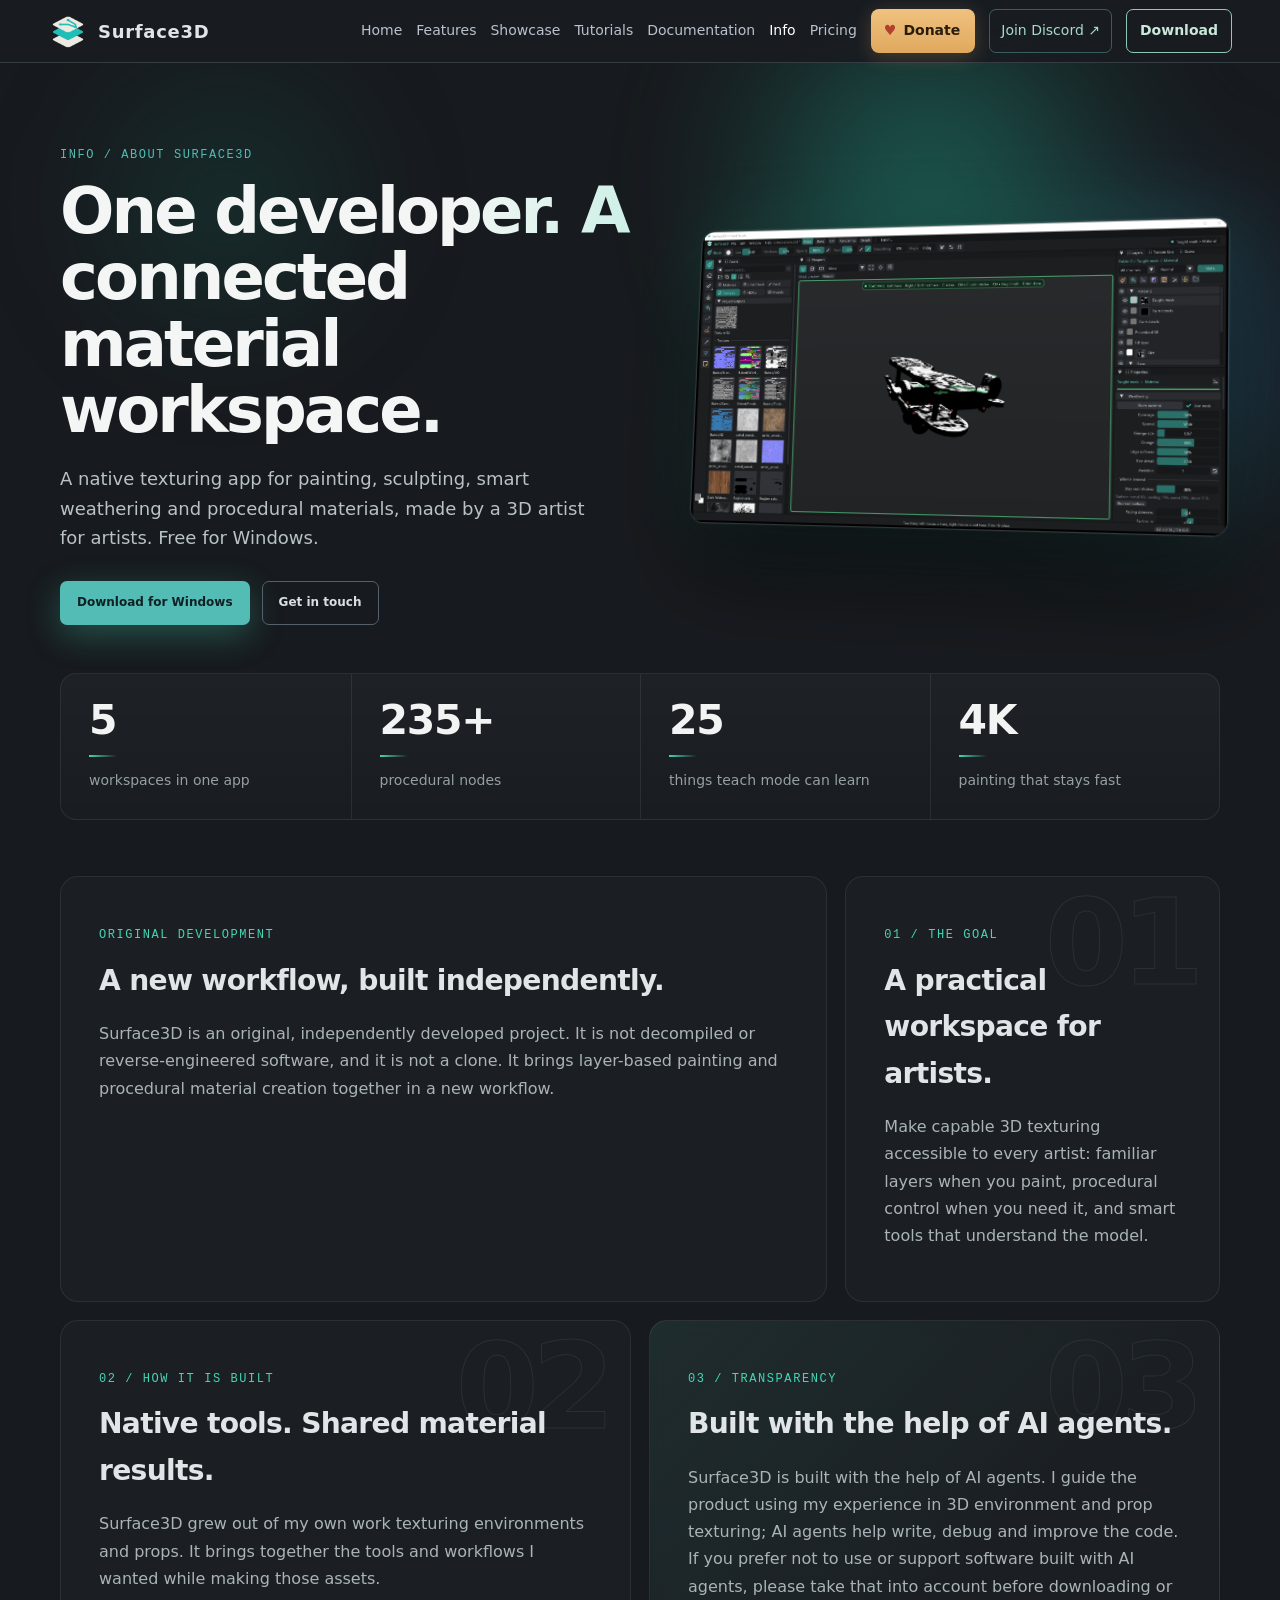
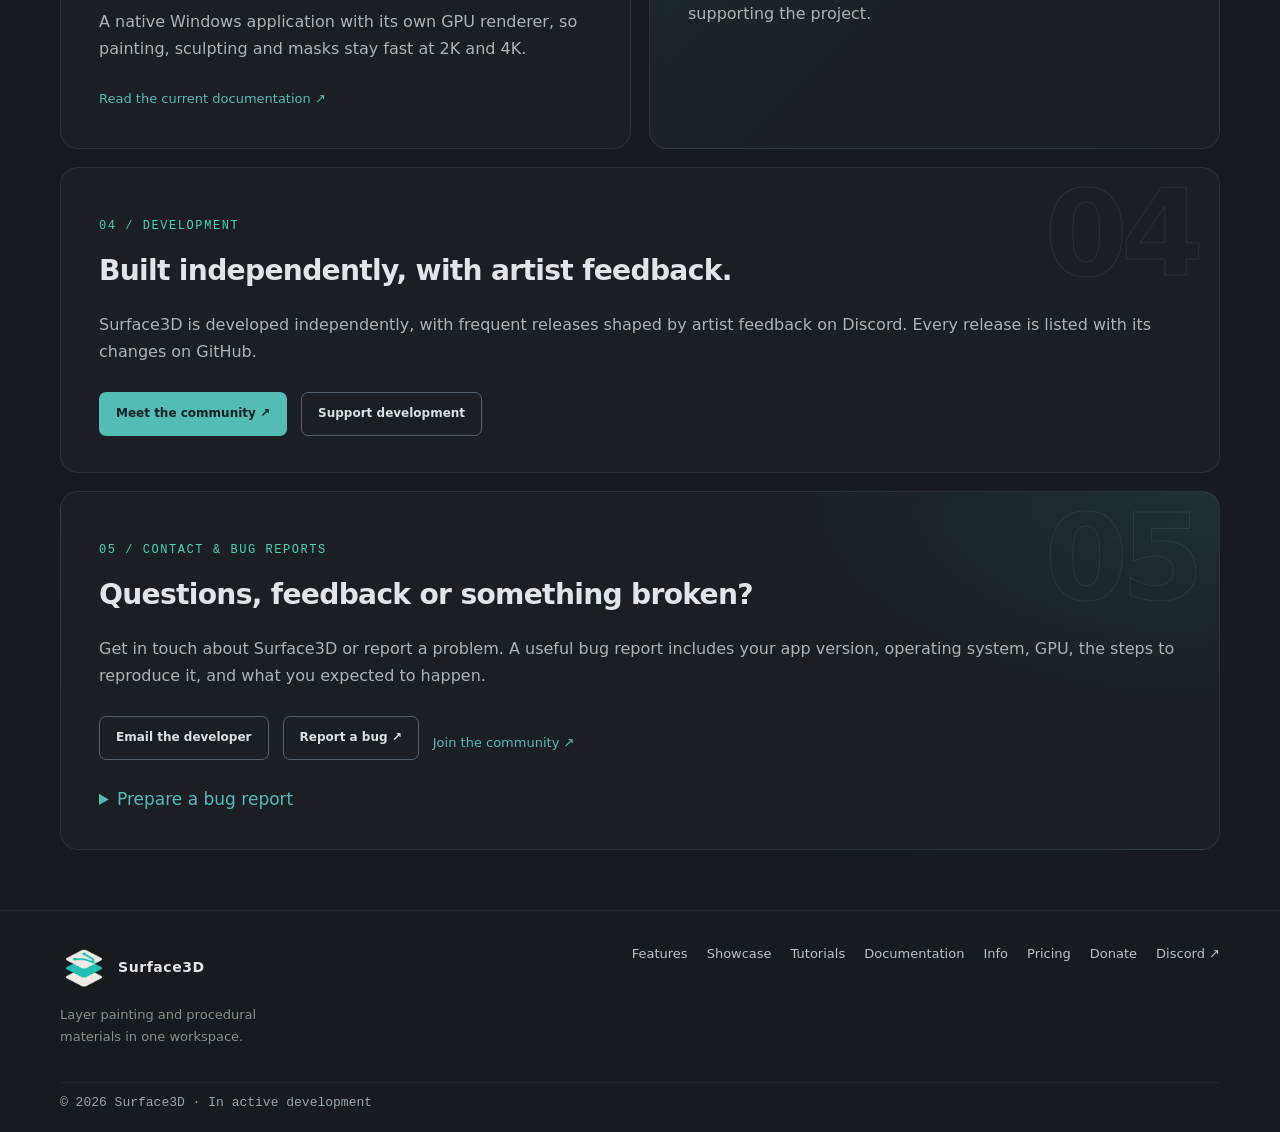
==== about.html @ a534d4b1 "Surface3D website with Pricing page" ====
<!doctype html>



<html lang="en"><head><meta charset="utf-8"><meta name="viewport" content="width=device-width,initial-scale=1"><meta name="theme-color" content="#171a1e"><meta name="description" content="Surface3D connects intuitive material layering with procedural texture creation for 3D artists."><title>Info — Surface3D</title><link rel="stylesheet" href="assets/site.css"><link rel="stylesheet" href="assets/refresh.css"><link rel="stylesheet" href="assets/content.css"><link rel="stylesheet" href="assets/refinement.css"><script defer src="scripts/site.js"></script><script defer src="scripts/latest-release.js"></script><link rel="stylesheet" href="assets/editor-docs.css"><script defer src="scripts/media.js"></script><script defer src="scripts/layout-runtime.js"></script><link rel="stylesheet" href="assets/video-story.css"><script defer src="scripts/video-story.js"></script><link rel="icon" type="image/png" href="assets/Surface3D.png"><link rel="apple-touch-icon" href="assets/Surface3D.png"><script defer src="scripts/contact.js"></script><link rel="stylesheet" href="assets/usability.css"><link rel="stylesheet" href="assets/hero-motion.css"><link rel="stylesheet" href="assets/software-theme.css"><link rel="stylesheet" href="assets/polish.css"><link rel="stylesheet" href="assets/info.css"><script defer src="scripts/info-motion.js"></script></head>



<body data-page="about"><div id="site-header"><header class="site-header"><div class="nav"><a class="wordmark" href="index.html"><img class="brand-icon" src="assets/Surface3D.png" alt="" width="40" height="40"><span>Surface3D</span></a><button class="nav-menu" aria-label="Toggle navigation" aria-expanded="false">Menu</button><nav class="nav-links"><a href="index.html">Home</a><a href="features.html">Features</a><a href="showcase.html">Showcase</a><a href="tutorials.html">Tutorials</a><a href="docs.html">Documentation</a><a href="about.html">Info</a><a href="pricing.html">Pricing</a><a href="https://www.paypal.com/donate/?hosted_button_id=SFRZK6K2A957J">Donate</a><a class="nav-community" href="https://discord.gg/K3YzGP72cg">Join Discord</a><a class="nav-cta" href="download.html">Download</a></nav></div></header></div><main class="wrap"><header class="page-hero info-hero"><div class="info-aurora" aria-hidden="true"><i></i><i></i><i></i></div><div class="info-hero-text"><p class="eyebrow">INFO / ABOUT SURFACE3D</p><h1 data-home="aboutTitle">One developer. A connected material workspace.</h1><p data-home="aboutIntro">A native texturing app for painting, sculpting, smart weathering and procedural materials, made by a 3D artist for artists. Free for Windows.</p><div class="actions"><a class="button primary" data-link="build" href="https://github.com/moaref1/Surface3D/releases/latest">Download for Windows</a><a class="button outline" href="#contact">Get in touch</a></div></div><figure class="info-shot" aria-hidden="true"><img src="assets/img/teach-0.70.png" alt="" width="1900" height="1060" loading="eager"></figure></header><ul class="info-stats" aria-label="Surface3D at a glance"><li><b data-count="5">5</b><span>workspaces in one app</span></li><li><b data-count="235" data-suffix="+">235+</b><span>procedural nodes</span></li><li><b data-count="25">25</b><span>things teach mode can learn</span></li><li><b>4K</b><span>painting that stays fast</span></li></ul><div class="info-grid info-bento"><section class="info-card wide"><p class="eyebrow">ORIGINAL DEVELOPMENT</p><h2>A new workflow, built independently.</h2><p data-home="aboutOriginality">Surface3D is an original, independently developed project. It is not decompiled or reverse-engineered software, and it is not a clone. It brings layer-based painting and procedural material creation together in a new workflow.</p></section><section class="info-card"><p class="eyebrow">01 / THE GOAL</p><h2>A practical workspace for artists.</h2><p data-home="aboutGoal">Make capable 3D texturing accessible to every artist: familiar layers when you paint, procedural control when you need it, and smart tools that understand the model.</p></section><section class="info-card"><p class="eyebrow">02 / HOW IT IS BUILT</p><h2>Native tools. Shared material results.</h2><p data-home="aboutExperience">Surface3D grew out of my own work texturing environments and props. It brings together the tools and workflows I wanted while making those assets.</p><p data-home="aboutBuild">A native Windows application with its own GPU renderer, so painting, sculpting and masks stay fast at 2K and 4K.</p><a href="docs.html" class="text-link">Read the current documentation ↗</a></section><section class="info-card wide ai-disclosure"><p class="eyebrow">03 / TRANSPARENCY</p><h2>Built with the help of AI agents.</h2><p data-home="aboutAI">Surface3D is built with the help of AI agents. I guide the product using my experience in 3D environment and prop texturing; AI agents help write, debug and improve the code. If you prefer not to use or support software built with AI agents, please take that into account before downloading or supporting the project.</p></section><section class="info-card wide"><p class="eyebrow">04 / DEVELOPMENT</p><h2>Built independently, with artist feedback.</h2><p data-home="aboutDevelopment">Surface3D is developed independently, with frequent releases shaped by artist feedback on Discord. Every release is listed with its changes on GitHub.</p><div class="actions"><a class="button primary" href="support.html#community">Meet the community ↗</a><a class="button outline" href="support.html#donate">Support development</a></div></section><section id="contact" class="info-card wide"><p class="eyebrow">05 / CONTACT & BUG REPORTS</p><h2>Questions, feedback or something broken?</h2><p>Get in touch about Surface3D or report a problem. A useful bug report includes your app version, operating system, GPU, the steps to reproduce it, and what you expected to happen.</p><div class="actions"><a class="button outline" id="info-profile" hidden></a><button class="button outline" id="info-handle" type="button" hidden></button><a class="button outline" id="info-profile" hidden></a><button class="button outline" id="info-handle" type="button" hidden></button><a class="button outline" id="info-email">Email the developer</a><a class="button outline" id="info-bugs">Report a bug ↗</a><a class="text-link" data-link="discord" href="https://discord.gg/K3YzGP72cg">Join the community ↗</a></div><p id="contact-availability" role="status"></p><details class="bug-template"><summary>Prepare a bug report</summary><label>What went wrong?<textarea id="bug-details" rows="4" placeholder="Describe the issue and how to reproduce it"></textarea></label><label>App version / OS / GPU<input id="bug-system" placeholder="Example: Surface3D version, Windows version, GPU model"></label><div class="actions"><button class="button outline" id="copy-bug" type="button">Copy report</button><button class="button primary" id="email-bug" type="button">Open email draft</button></div><p id="bug-feedback" role="status"></p></details></section></div></main><div id="site-footer"></div><div id="toast" role="status" aria-live="polite"></div></body></html>
---- assets/site.css ----
:root{--bg:#111315;--panel:#1b2021;--line:#303837;--text:#f1f3ef;--muted:#9da8a0;--teal:#75d6b2;--mono:Consolas,monospace;--sans:"Segoe UI",system-ui,sans-serif;--display:"Segoe UI",system-ui,sans-serif}*{box-sizing:border-box}html{scroll-behavior:smooth}body{margin:0;background:var(--bg);color:var(--text);font:16px/1.65 var(--sans);-webkit-font-smoothing:antialiased}a{color:inherit;text-decoration:none}button,input,textarea{font:inherit}::selection{background:var(--teal);color:#101715}.wrap{width:min(1160px,calc(100% - 56px));margin:auto}.site-header{position:sticky;top:0;z-index:20;background:#111315eb;backdrop-filter:blur(18px);border-bottom:1px solid #ffffff0d}.nav{height:70px;width:min(1280px,calc(100% - 48px));margin:auto;display:flex;align-items:center;gap:38px}.wordmark{display:flex;align-items:center;gap:10px;font:700 14px var(--display);letter-spacing:.04em}.logo{width:28px;height:28px;border-radius:8px;background:var(--teal);color:#0d1714;display:grid;place-items:center;font:800 16px var(--display);transform:rotate(-8deg)}.nav-links{display:flex;align-items:center;gap:23px;margin-left:auto}.nav-links a{font-size:12px;color:#a6b0a9}.nav-links a:hover,.nav-links a.active{color:#fff}.nav-links .nav-cta{background:var(--teal);color:#111b16;padding:9px 13px;border-radius:6px;font-weight:700}.nav-menu{display:none;margin-left:auto;color:white;border:0;background:none;font-size:23px}.eyebrow,.kicker,.page-hero .eyebrow,.feature-row .kicker,.admin small{font:500 10px/1.4 var(--mono);letter-spacing:.13em;color:var(--teal)}.eyebrow{display:flex;align-items:center;gap:9px}.eyebrow i{width:7px;height:7px;border-radius:50%;background:var(--teal);box-shadow:0 0 14px #75d6b277}.hero{padding:80px 0 68px;min-height:650px;display:grid;grid-template-columns:.86fr 1.14fr;gap:45px;align-items:center}.hero h1,.page-hero h1,.admin h1{font:600 clamp(54px,6.8vw,82px)/.98 var(--display);letter-spacing:-.065em;margin:23px 0}.hero h1 em,.section h2 em,.workflow h2 em,.show-band h2 em,.final-cta h2 em,.page-hero h1 em,.feature-row h2 em,.feature-strip h2 em,.admin h1 em{font-style:normal;color:var(--teal)}.lede{max-width:440px;color:#b1bbb4;font-size:17px;line-height:1.7}.actions{display:flex;flex-wrap:wrap;gap:11px;margin-top:27px}.button{display:inline-flex;align-items:center;gap:20px;padding:11px 16px;border:1px solid transparent;border-radius:7px;font-size:12px;font-weight:600;cursor:pointer;transition:.2s}.button b{font-size:16px}.button.primary{background:var(--teal);color:#101815}.button.primary:hover{background:#b8efd5;transform:translateY(-2px)}.button.quiet,.button.outline{border-color:#48514d;color:#d5dcd6;background:transparent}.button.quiet:hover,.button.outline:hover{border-color:var(--teal);color:var(--teal)}.hero-copy>small,.final-cta>small{display:block;font:10px var(--mono);color:#77827c;margin-top:19px}.app-frame{border:1px solid #3a4441;background:#171b1c;border-radius:11px;overflow:hidden;box-shadow:0 28px 75px #0008;transform:perspective(1100px) rotateY(-3deg)}.frame-head,.frame-foot{height:35px;background:#1c2122;display:flex;align-items:center;gap:12px;padding:0 13px;color:#919c94;font:9px var(--mono)}.frame-head>span:first-child{color:#e9896f}.frame-state{margin-left:auto;color:#82c8aa!important;font-size:8px}.app-ui{display:grid;grid-template-columns:34px 1fr 150px;min-height:335px}.rail{border-right:1px solid #303837;display:flex;flex-direction:column;align-items:center;gap:16px;padding:12px 0;color:#849087;font-size:12px}.rail b{background:var(--teal);color:#0d1714;width:22px;height:22px;border-radius:7px;display:grid;place-items:center;font:800 12px var(--display);margin-bottom:7px}.rail span:first-of-type{color:var(--teal)}.viewport{position:relative;overflow:hidden;background:radial-gradient(ellipse at 52% 44%,#303b38,#1b2021 72%)}.toolbar{height:30px;position:relative;z-index:2;display:flex;gap:13px;align-items:center;padding:0 9px;border-bottom:1px solid #303837;color:#88958c;font:8px var(--mono)}.toolbar span:first-child{color:var(--teal)}.grid{position:absolute;inset:30px 0 50px;opacity:.2;background-image:linear-gradient(#9ba69b19 1px,transparent 1px),linear-gradient(90deg,#9ba69b19 1px,transparent 1px);background-size:25px 25px;mask-image:linear-gradient(transparent,black 22%,black 78%,transparent)}.pipe{position:absolute;width:130px;height:225px;left:50%;top:53%;transform:translate(-50%,-50%);filter:drop-shadow(13px 16px 9px #0009)}.pipe:before{content:'';position:absolute;left:41px;bottom:5px;width:68px;height:165px;border-radius:21px;background:linear-gradient(90deg,#293936,#9aa69a 25%,#5d6e65 52%,#253330 78%,#77837a);border:1px solid #c4c8b63d;box-shadow:inset 7px 0 10px #e8eddb1c,inset -8px 0 11px #0a100f77}.pipe i{position:absolute;left:39px;top:8px;width:89px;height:96px;border:27px solid #697870;border-left-color:#839187;border-bottom-color:#40534b;border-radius:0 60px 0 0}.pipe b{position:absolute;left:28px;bottom:9px;width:93px;height:15px;border-radius:50%;background:linear-gradient(#b3b9a9,#475a50);box-shadow:0 3px 0 #202923,0 8px 8px #0008}.pipe em{position:absolute;left:53px;bottom:27px;width:4px;height:130px;background:linear-gradient(transparent,#e2e6d466,transparent);filter:blur(1px)}.view-label{position:absolute;top:43px;right:10px;color:#9aa59d;font:8px var(--mono)}.object-label{position:absolute;left:10px;bottom:43px;font-size:9px}.object-label small{display:block;color:#88948b;font:8px var(--mono)}.channels{height:35px;position:absolute;bottom:0;left:0;right:0;border-top:1px solid #313938;display:flex;align-items:center;gap:7px;padding:0 9px;color:#98a39b;font:7px var(--mono)}.channels i{width:14px;height:14px;border-radius:3px;background:#777}.channels i:nth-of-type(2){background:#4e6258}.channels i:nth-of-type(3){background:#926d50}.channels i:nth-of-type(4){background:#343b3b}.layers{background:#202525;border-left:1px solid #343b39;padding:10px 7px;position:relative}.panel-title{font:9px var(--mono);color:#a7b1a9;padding-bottom:8px;border-bottom:1px solid #36403b}.panel-title b{float:right;color:#87c8ab}.layer{display:flex;align-items:center;gap:5px;padding:10px 2px;border-bottom:1px solid #303837;color:#aeb9b0;font-size:8px}.layer>span{flex:1;display:flex;flex-direction:column}.layer small{font-size:7px;color:#7d8880}.layer i{font:7px var(--mono);color:#98a39b}.layer.active{background:#2b3831;border-radius:4px}.eval{position:absolute;bottom:8px;left:8px;color:#89958c;font:7px var(--mono)}.frame-foot{justify-content:space-between;color:#748077;font-size:8px}.ticker{white-space:nowrap;overflow:hidden;border-block:1px solid #303635;background:#15191a;padding:14px 0;text-align:center;color:#78847b;font:10px var(--mono);letter-spacing:.06em}.section{padding:92px 0}.split{display:grid;grid-template-columns:1.05fr .95fr;gap:66px;align-items:start;margin-top:27px}.section h2,.workflow h2,.show-band h2,.final-cta h2,.feature-row h2,.feature-strip h2{font:600 clamp(35px,4.5vw,54px)/1.08 var(--display);letter-spacing:-.05em;margin:0}.split p,.feature-row p,.show-band p{font-size:14px;color:#a8b3aa;line-height:1.8;margin:0 0 15px}.text-link{color:var(--teal);font-size:12px;display:inline-block;margin-top:10px}.workflow{padding:80px 0;background:#191e1f;border-block:1px solid #293130}.workflow-head{align-items:end}.workflow-head p{max-width:290px}.steps{display:grid;grid-template-columns:repeat(4,1fr);gap:12px;margin-top:37px}.steps article{position:relative;padding:20px 17px;background:#202626;border:1px solid #343c39;border-radius:9px;min-height:210px}.steps article>span{position:absolute;right:15px;top:13px;color:#7b877e;font:9px var(--mono)}.steps article>b{font-size:24px;color:var(--teal)}.steps h3{font:600 15px var(--display);margin:17px 0 6px}.steps p{color:#9da89f;font-size:11px;line-height:1.65}.steps small{display:block;color:#748178;font:8px var(--mono);margin-top:14px}.benefits{display:grid;grid-template-columns:.9fr 1.1fr;gap:70px;margin-top:27px}.benefits>div:first-child>p{color:#9da9a0;max-width:320px;margin-top:20px}.benefit-list article{display:grid;grid-template-columns:34px 1fr;gap:15px;padding:18px 0;border-top:1px solid #303837}.benefit-list article>b{color:var(--teal);font:9px var(--mono)}.benefit-list h3{font:600 15px var(--display);margin:0}.benefit-list p{color:#98a39b;font-size:12px;margin:6px 0 0}.show-band{padding:75px 0;background:#e6e8df;color:#1c2620}.show-band .split{align-items:center}.show-band .kicker{color:#3b7a64}.show-band h2{margin:18px 0}.show-band h2 em{color:#36866b}.show-band p{color:#56635a}.swatches{position:relative;height:295px}.swatch{position:absolute;top:20px;width:156px;height:218px;border-radius:90px 90px 10px 10px;display:flex;align-items:end;padding:13px;box-shadow:0 20px 30px #17251c33;color:#ebf0e9;font:7px var(--mono)}.alloy{left:2%;background:radial-gradient(ellipse at 30% 40%,#a99e80,#47554c 40%,#182421 80%)}.concrete{left:34%;top:50px;background:radial-gradient(ellipse at 40% 30%,#bf9d79,#725d4a 45%,#342b25)}.enamel{right:2%;background:radial-gradient(ellipse at 65% 25%,#a1c3ac,#46745c 47%,#1a3229)}.swatches>label{position:absolute;bottom:0;left:26%;font:8px var(--mono);color:#627067}.final-cta{text-align:center;padding:80px 20px}.final-cta>.eyebrow{justify-content:center}.final-cta h2{margin:18px 0}.final-cta .actions{justify-content:center}.site-footer{border-top:1px solid #2d3433;padding:32px 0 22px}.footer-main,.footer-bottom{width:min(1160px,calc(100% - 56px));margin:auto;display:flex;justify-content:space-between;gap:25px}.footer-main{align-items:start}.footer-note{font-size:11px;color:#869189;max-width:240px}.footer-links{display:flex;flex-wrap:wrap;gap:19px;color:#98a39b;font-size:11px}.footer-bottom{margin-top:22px;padding-top:12px;border-top:1px solid #292f2f;color:#69746d;font:8px var(--mono)}.footer-admin{opacity:.55}.page-hero{padding:80px 0 34px}.page-hero h1{font-size:clamp(45px,6vw,68px);margin:15px 0 18px}.page-hero>p:not(.eyebrow){max-width:690px;color:#aab5ac;font-size:15px}.jump-links{display:flex;gap:9px;flex-wrap:wrap;margin-top:24px}.jump-links a{border:1px solid #3d4542;border-radius:20px;padding:7px 12px;color:#aeb8b1;font-size:10px}.jump-links a:hover{border-color:var(--teal);color:var(--teal)}.feature-row{display:grid;grid-template-columns:1fr 1fr;gap:65px;align-items:center;padding:64px 0;border-top:1px solid #2d3433}.feature-row.reverse{grid-template-columns:1fr 1fr}.feature-row.reverse .feature-art{order:2}.feature-row h2{font-size:42px;margin:15px 0}.feature-row ul{padding-left:18px;color:#aeb8b0;font-size:12px;line-height:2}.feature-row li::marker{color:var(--teal)}.feature-art{height:300px;border-radius:10px;border:1px solid #333c39;background:#1a1f20;display:grid;place-items:center;position:relative;overflow:hidden}.layer-demo{width:78%;padding:13px;background:#202627;border:1px solid #3c4542;border-radius:7px;font-size:10px;color:#c0c9c2}.layer-demo strong{display:block;color:#aab5ad;font:9px var(--mono);padding-bottom:9px;border-bottom:1px solid #38403d}.layer-demo strong i{float:right;color:var(--teal)}.layer-demo p{position:relative;padding:10px 4px!important;margin:0!important;border-bottom:1px solid #323a37;color:#c4cec6!important;font-size:10px!important}.layer-demo p.sel{background:#2c3832}.layer-demo small{display:block;color:#87928a;font-size:8px}.layer-demo p b{position:absolute;right:5px;top:11px;font:8px var(--mono);color:#91a097}.layer-demo hr{border:0;border-top:1px solid #38403d;margin:11px 0}.layer-demo label{display:block;color:#7e8a82;font:7px var(--mono);padding:4px}.graph-demo{background-image:radial-gradient(#49514e 1px,transparent 1px);background-size:17px 17px}.node{position:absolute;z-index:2;width:112px;background:#202c2e;border:1px solid #3c5b58;border-radius:5px;padding:8px;color:#d4e5dc;font:9px var(--mono);box-shadow:0 8px 20px #0006}.node small{display:block;color:#93a49a;font:8px var(--sans);padding-top:6px}.n1{left:7%;top:25%}.n2{left:42%;top:54%}.n3{right:5%;top:30%}.graph-demo svg{position:absolute;inset:0;width:100%;height:100%}.graph-demo path{stroke:#9aaba2;stroke-width:2;fill:none}.graph-demo>label{position:absolute;bottom:12px;left:12px;color:#829087;font:8px var(--mono)}.bake-demo{display:flex;flex-direction:column;align-items:stretch;padding:14px 18px}.bake-title{display:flex;justify-content:space-between;color:#b0bbb2;font:9px var(--mono)}.bake-title small{color:var(--teal)}.bake-model{height:124px;margin:13px 0;background:radial-gradient(ellipse,#33443e,#1c2222);display:grid;place-items:center}.bake-model:after{content:'';width:59px;height:95px;border-radius:16px;background:linear-gradient(90deg,#34433d,#b0b8a8,#56685d,#26332e);box-shadow:inset 7px 0 10px #e0ecd222,12px 15px 12px #0008}.map-list{display:flex;gap:10px;flex-wrap:wrap;color:#b1bbb2;font-size:8px}.progress{height:3px;background:#39423e;margin-top:14px}.progress i{display:block;width:72%;height:100%;background:var(--teal)}.bake-demo>small{font:8px var(--mono);color:#7a867e;margin-top:8px}.feature-strip{background:#1b2120;border-block:1px solid #303937;padding:58px 0}.strip{display:grid;grid-template-columns:1.15fr repeat(3,1fr);gap:22px}.feature-strip h2{font-size:32px;margin-top:13px}.strip p{border-left:1px solid #414a45;padding-left:13px;color:#9aa69d;font-size:11px}.strip p b{display:inline-block;color:#e1e8e2;font:600 12px var(--display);margin-bottom:8px}.gallery{display:grid;grid-template-columns:repeat(2,1fr);gap:29px 22px}.gallery article>div:last-child{position:relative;padding:10px 2px}.gallery h2{font:600 16px var(--display);margin:0}.gallery p{font-size:11px;color:#9da89f;margin:5px 0}.gallery article b{position:absolute;right:0;top:13px;font:7px var(--mono);color:#789087}.material{height:295px;border-radius:9px;position:relative;overflow:hidden;display:grid;place-items:center}.material small{position:absolute;top:14px;left:14px;color:#d1d9d0;font:8px var(--mono)}.material:before{content:'';position:absolute;inset:0;opacity:.24}.material>i{z-index:1;width:135px;height:135px;border-radius:34px;background:linear-gradient(135deg,#a2aa9d,#4a564c 48%,#202925);box-shadow:inset 9px 8px 14px #e7ebd829,inset -12px -11px 18px #10151188,12px 20px 15px #0008}.material.alloy{background:radial-gradient(ellipse,#526157,#1c2220)}.material.alloy:before{background:repeating-linear-gradient(105deg,transparent 0 5px,#bdcdbd1c 6px 7px)}.material.concrete{background:radial-gradient(ellipse,#786d60,#27231f)}.material.concrete:before{background-image:radial-gradient(#e1c59a30 1px,transparent 1px);background-size:13px 11px}.material.enamel{background:radial-gradient(ellipse,#367358,#10251d)}.material.enamel:before{background:repeating-linear-gradient(135deg,transparent 0 13px,#abd5ab11 14px 15px)}.material.stone{background:radial-gradient(ellipse,#777a6e,#262a22)}.material.stone>i{border-radius:50%;background:radial-gradient(circle at 30% 25%,#a7a896,#636856 48%,#24291f)}.note{border-top:1px solid #303837;padding:18px 0;color:#89948c;font-size:11px;margin-top:25px}.examples article{display:grid;grid-template-columns:24px .9fr 1.1fr;gap:21px;padding:25px 0;border-top:1px solid #303837}.examples article>span{font:10px var(--mono);color:var(--teal)}.example-art{height:240px;position:relative;display:grid;place-items:center;border-radius:8px;overflow:hidden;background:#1c2222}.example-art small{position:absolute;bottom:10px;left:11px;color:#b1bdb4;font:8px var(--mono)}.example-art i{width:62px;height:165px;border-radius:20px;background:linear-gradient(90deg,#3e4c46,#a5ae9e,#5d6b62,#25312c);box-shadow:inset 6px 0 9px #e4ecdc22,10px 15px 14px #0008;position:relative}.ex-edge{background:radial-gradient(ellipse,#364440,#1c2121)}.ex-edge i:before{content:'';position:absolute;top:-11px;left:-28px;width:113px;height:52px;border-radius:50%;border:14px solid #78887d;border-bottom-color:#3e4b46}.ex-tile{background:#222624}.ex-tile i{width:170px;height:160px;border-radius:0;background-color:#444e47;background-image:linear-gradient(45deg,#68766a 25%,transparent 25%),linear-gradient(-45deg,#68766a 25%,transparent 25%),linear-gradient(45deg,transparent 75%,#68766a 75%),linear-gradient(-45deg,transparent 75%,#68766a 75%);background-size:42px 42px;background-position:0 0,0 21px,21px -21px,-21px 0;transform:perspective(400px) rotateY(-14deg)}.ex-prop{background:radial-gradient(ellipse,#2a3934,#171b1c)}.ex-prop i{width:150px;height:120px;border-radius:25px;transform:rotate(-15deg);background:linear-gradient(135deg,#75887a,#34463d 55%,#1c2822)}.examples article>div:last-child{padding:5px}.examples article>div:last-child>b{font:8px var(--mono);color:#7e9488}.examples h2{font:600 22px var(--display);margin:8px 0}.examples p,.examples ol{font-size:11px;color:#a3ada5;line-height:1.7}.examples ol{padding-left:17px}.examples button{border:0;background:none;color:var(--teal);font-size:10px;cursor:pointer;padding:3px 0}.docs{display:grid;grid-template-columns:180px 1fr;gap:55px;padding:22px 0 75px}.docs nav{position:sticky;top:90px;align-self:start;display:flex;flex-direction:column}.docs nav a{padding:8px 10px;border-left:1px solid #38403d;color:#98a39c;font-size:11px}.docs nav a:hover{color:var(--teal);border-color:var(--teal)}.docs article{padding:0 0 28px;border-bottom:1px solid #303837;margin-bottom:27px;scroll-margin-top:100px}.docs article>small{font:9px var(--mono);color:var(--teal)}.docs h2{font:600 24px var(--display);margin:9px 0}.docs p,.docs li{font-size:12px;color:#a5afa7;line-height:1.8}.docs ul{padding-left:18px}.docs aside{background:#1b2421;border-left:2px solid var(--teal);padding:12px;color:#afbbb2;font-size:11px}.docs aside b{font:9px var(--mono);color:var(--teal);margin-right:10px}.docs article>a{font-size:11px;color:var(--teal)}.support{display:grid;grid-template-columns:repeat(3,1fr);gap:13px;padding-top:22px}.support article{min-height:255px;padding:21px;background:#1a1f20;border:1px solid #303837;border-radius:9px;display:flex;flex-direction:column;align-items:flex-start}.support article>span{font-size:23px;color:var(--teal);margin-bottom:18px}.support article>small{font:8px var(--mono);letter-spacing:.1em;color:#88aa98}.support h2{font:600 18px var(--display);margin:10px 0 5px}.support p{color:#9da89f;font-size:11px;line-height:1.75;flex:1}.support label{font:8px var(--mono);color:#758178}.faq{padding:72px 0}.faq .kicker{margin-bottom:15px}.faq details{border-top:1px solid #303837;padding:14px 0}.faq summary{list-style:none;cursor:pointer;font:500 14px var(--display)}.faq summary::-webkit-details-marker{display:none}.faq summary:after{content:'＋';float:right;color:var(--teal)}.faq details[open] summary:after{content:'−'}.faq details p{color:#a1aca3;font-size:11px}.admin{padding:65px 0 85px}.admin header{display:flex;justify-content:space-between;align-items:start;border-bottom:1px solid #303837;padding-bottom:23px}.admin h1{font-size:52px;margin:13px 0}.admin header>div>p:not(.eyebrow){max-width:620px;color:#a0aaa3;font-size:12px}.admin header>span{font:8px var(--mono);color:#efbc84;background:#382c20;padding:7px 10px;border-radius:20px}.admin-grid{display:grid;grid-template-columns:165px 1fr;gap:42px;margin-top:25px}.admin-grid>nav{position:sticky;top:95px;align-self:start;display:flex;flex-direction:column}.admin-grid>nav a{padding:8px 9px;border-left:1px solid #3a413e;font-size:11px;color:#9aa59d}.admin-grid>nav a:hover{color:var(--teal);border-color:var(--teal)}.admin form section{border-top:1px solid #2e3534;padding:18px 0;scroll-margin-top:90px}.admin form section>small{color:var(--teal)}.admin form label{display:flex;flex-direction:column;gap:6px;color:#bbc5bd;font-size:10px;margin:12px 0;max-width:680px}.admin input,.admin textarea{border:1px solid #3b4440;background:#1b2021;color:#eef1ed;border-radius:5px;padding:9px 10px;outline:none}.admin input:focus,.admin textarea:focus{border-color:var(--teal)}.admin form section>p{font-size:10px;color:#86928a;max-width:670px}.admin-actions{display:flex;gap:8px;flex-wrap:wrap;margin-top:15px}.admin-actions .button{font-size:10px;padding:9px 11px}.admin-actions .quiet{border-color:#46504a}.file-button{position:relative;overflow:hidden}.file-button input{position:absolute;inset:0;opacity:0;cursor:pointer}.admin-item{border:1px solid #353d39;padding:11px 13px;border-radius:6px;margin-top:12px}.admin-item h3{font:9px var(--mono);color:var(--teal);margin:0}.toast{position:fixed;left:50%;bottom:20px;z-index:30;transform:translate(-50%,20px);opacity:0;pointer-events:none;background:#e1f4e9;color:#142018;padding:10px 15px;border-radius:7px;font-size:11px;box-shadow:0 8px 22px #0007;transition:.2s}.toast.show{opacity:1;transform:translate(-50%,0)}
@media(max-width:900px){.hero{grid-template-columns:1fr;gap:32px;padding-top:55px}.app-frame{transform:none}.feature-row,.feature-row.reverse{gap:32px}.benefits{gap:35px}.strip{grid-template-columns:repeat(2,1fr)}}@media(max-width:680px){.wrap{width:calc(100% - 34px)}.nav{width:calc(100% - 30px);height:62px}.nav-menu{display:block}.nav-links{display:none;position:absolute;top:62px;left:0;right:0;background:#171b1c;padding:12px 18px 19px;flex-direction:column;align-items:stretch;gap:0;border-bottom:1px solid #343b39}.nav-links.open{display:flex}.nav-links a{padding:10px 5px}.nav-links .nav-cta{width:max-content;margin-top:7px}.hero{padding:48px 0}.hero h1{font-size:57px}.lede{font-size:15px}.app-ui{grid-template-columns:25px 1fr 104px;min-height:285px}.toolbar{gap:6px;font-size:6px;padding:0 5px}.pipe{transform:translate(-50%,-50%) scale(.82)}.layers{padding:8px 5px}.layer{gap:3px;padding:8px 1px}.layer>span,.layer i{font-size:6px}.layer small{font-size:6px}.frame-foot{font-size:7px}.section,.workflow{padding:62px 0}.split,.benefits{grid-template-columns:1fr;gap:20px}.steps{grid-template-columns:repeat(2,1fr);gap:8px}.steps article{padding:14px;min-height:195px}.show-band{padding:60px 0}.swatches{height:250px}.swatch{width:120px;height:170px}.swatches>label{left:17%;font-size:7px}.footer-main,.footer-bottom{width:calc(100% - 34px)}.footer-main{flex-direction:column}.footer-links{gap:13px}.page-hero{padding:52px 0 27px}.page-hero h1{font-size:43px}.feature-row,.feature-row.reverse{grid-template-columns:1fr;gap:21px;padding:43px 0}.feature-row.reverse .feature-art{order:0}.feature-row h2{font-size:35px}.feature-art{height:265px}.strip{grid-template-columns:1fr 1fr;gap:14px}.strip>div:first-child{grid-column:1/-1}.gallery{grid-template-columns:1fr;gap:20px}.material{height:265px}.examples article{grid-template-columns:20px 1fr;gap:10px}.example-art{grid-column:2;height:200px}.examples article>div:last-child{grid-column:2}.docs,.admin-grid{grid-template-columns:1fr;gap:17px}.docs nav,.admin-grid>nav{position:relative;top:auto;flex-direction:row;overflow:auto;white-space:nowrap;padding-bottom:5px}.docs nav a,.admin-grid>nav a{border:0;border-bottom:1px solid #38403d}.support{grid-template-columns:1fr}.support article{min-height:205px}.admin header{flex-direction:column;gap:12px}.admin h1{font-size:43px}.admin{padding-top:48px}}@media(prefers-reduced-motion:reduce){*{scroll-behavior:auto!important;transition-duration:.01ms!important}}
---- assets/refresh.css ----
:root{--bg:#201d19;--panel:#29251f;--line:#403a31;--text:#f4ead0;--muted:#c1b79e;--teal:#69c7b2;--accent:#d1a96e;--mono:Consolas,monospace;--sans:Inter,"Segoe UI",system-ui,sans-serif;--display:Inter,"Segoe UI",system-ui,sans-serif}body{background:#1a1917;color:var(--text)}.site-header{background:#201d19f2;border-bottom-color:#ffffff14}.nav{height:62px}.logo{background:var(--teal);border-radius:8px}.nav-links a{color:#c4b99e}.nav-links .nav-cta,.button.primary{background:var(--teal);color:#13201d}.eyebrow,.kicker,.text-link{color:var(--teal)}.button.quiet,.button.outline{border-color:#70634e;color:#e7dbc0}.announcement{height:34px;display:flex;align-items:center;justify-content:center;gap:13px;background:#393126;color:#eed6a7;font-size:11px}.announcement a{font-weight:700;border-bottom:1px solid #d2a86c}.announcement b{color:var(--teal)}.home-hero{min-height:580px;position:relative;display:grid;align-items:center;overflow:hidden;background:#171819}.hero-art{position:absolute;inset:0;background:radial-gradient(ellipse at 71% 43%,#64716c 0,#34403d 21%,#292c2a 40%,transparent 67%),linear-gradient(105deg,#121414 0,#232320 43%,#52463b 100%)}.hero-art:before{content:"";position:absolute;inset:0;background:linear-gradient(90deg,#111311 4%,#171918dd 29%,#17191864 60%,#17191845),linear-gradient(0deg,#171819 0,transparent 25%,#1113 100%)}.hero-art:after{content:"";position:absolute;inset:0;opacity:.12;background-image:linear-gradient(120deg,transparent 0 47%,#d9d1bd 47.2%,transparent 47.5%),linear-gradient(30deg,transparent 0 70%,#d9d1bd 70.2%,transparent 70.5%);mask-image:linear-gradient(90deg,transparent 20%,black)}.hero-orbit{position:absolute;width:min(53vw,720px);height:min(53vw,720px);right:8%;top:50%;transform:translateY(-50%);border:1px solid #ddd1b21a;border-radius:50%;box-shadow:0 0 0 44px #ddd1b20a,0 0 0 110px #ddd1b207}.hero-prop{position:absolute;width:245px;height:380px;right:22%;top:52%;transform:translateY(-50%) rotate(8deg);filter:drop-shadow(25px 35px 30px #0009)}.hero-prop:before{content:"";position:absolute;left:70px;bottom:18px;width:120px;height:265px;border-radius:30px;background:linear-gradient(90deg,#34413b,#a6a38e 18%,#707d72 42%,#3e514b 72%,#222f2d);box-shadow:inset 11px 0 14px #f1e2c51d,inset -12px 0 17px #080e0c99}.hero-prop i{position:absolute;left:65px;top:24px;width:145px;height:145px;border:35px solid #858c7b;border-left-color:#b3ac94;border-bottom-color:#4f6157;border-radius:0 95px 0 0}.hero-prop b{position:absolute;left:53px;bottom:16px;width:158px;height:25px;border-radius:50%;background:linear-gradient(#c3b99c,#4c5b4f);box-shadow:0 8px 0 #19221e,0 18px 17px #0008}.hero-prop em{position:absolute;left:98px;bottom:49px;width:6px;height:200px;background:linear-gradient(transparent,#eee1c177,transparent);filter:blur(1px)}.hero-materials{position:absolute;right:8%;bottom:13%;display:flex;gap:8px;transform:rotate(-9deg)}.hero-materials i{width:52px;height:52px;border-radius:11px;background:radial-gradient(circle at 30% 25%,#d1b98d,#706d58 48%,#323c35);box-shadow:0 7px 22px #0008;border:1px solid #fff2}.hero-materials i:nth-child(2){background:repeating-linear-gradient(115deg,#77776b 0 2px,#363b37 3px 6px)}.hero-materials i:nth-child(3){background:radial-gradient(circle at 35% 30%,#8cc6ae,#37614f 55%,#1e2f29)}.art-caption{position:absolute;bottom:24px;right:5%;color:#d7c9a7;font:9px var(--mono);letter-spacing:.15em}.home-hero-copy{position:relative;z-index:2;padding:82px 0 104px}.home-hero h1{font:750 clamp(58px,8vw,105px)/.92 var(--display);letter-spacing:-.075em;margin:20px 0;color:#fff5db}.home-hero h1 em,.latest h2 em,.release-copy h2 em{font-style:normal;color:var(--teal)}.home-hero .lede{max-width:465px;color:#e0d8c7;font-size:17px}.home-hero-copy>small{display:block;margin-top:17px;color:#c4b99f;font:10px var(--mono)}.home-hero .eyebrow{color:#b6e1d1}.hero-index{position:absolute;z-index:2;left:max(28px,calc((100vw - 1160px)/2));bottom:25px;display:flex;gap:22px;color:#d7c9a7;font:9px var(--mono);letter-spacing:.12em}.hero-index span+span:before{content:"/";color:var(--teal);padding-right:22px}.latest{padding:74px 0 86px}.section-top{display:flex;align-items:end;justify-content:space-between;margin-bottom:25px}.section-top .kicker{margin:0 0 8px}.latest h2{font:700 clamp(31px,4vw,48px)/1 var(--display);letter-spacing:-.055em;margin:0;color:#f4ead0}.news-grid{display:grid;grid-template-columns:repeat(3,1fr);gap:16px}.news-card{padding-bottom:12px}.news-art{height:205px;position:relative;overflow:hidden;border-radius:10px;background:radial-gradient(ellipse at 60% 40%,#806b53,#34312b 58%,#20211f);display:grid;place-items:center}.news-art:before{content:"";position:absolute;inset:0;background:linear-gradient(130deg,#1118,transparent 65%),repeating-linear-gradient(130deg,transparent 0 34px,#dac9a015 35px 36px)}.news-art>span{position:absolute;top:13px;left:14px;z-index:2;font:8px var(--mono);letter-spacing:.12em;color:#e7d6b7}.news-art i{width:110px;height:130px;border-radius:23px;background:linear-gradient(90deg,#38423a,#b9aa8b 24%,#66776a 58%,#252f2b);box-shadow:inset 8px 0 12px #fff2,12px 17px 22px #0008;transform:rotate(14deg)}.news-1 .news-art{background:radial-gradient(ellipse,#535a51,#202221 70%)}.news-1 .news-art i{width:150px;height:95px;border-radius:50%;background:repeating-linear-gradient(90deg,#c0b18e 0 3px,#51584e 5px 12px);transform:rotate(-16deg)}.news-2 .news-art{background:radial-gradient(ellipse,#315d51,#17221e 70%)}.news-2 .news-art i{width:120px;height:120px;border-radius:50%;background:radial-gradient(circle at 32% 25%,#a7c7a9,#527965 43%,#1d342b);transform:none}.news-meta{display:flex;justify-content:space-between;margin-top:12px;color:#a69a81;font:8px var(--mono);letter-spacing:.1em}.news-card h3{font-size:17px;margin:7px 0 2px;color:#f4ead0}.news-card p{color:#b4aa95;font-size:12px;line-height:1.65;margin:4px 0 9px}.news-card>a{font-size:10px;color:var(--teal)}.release-band{display:grid;grid-template-columns:1fr 1fr;min-height:390px;background:#e9e0ce;color:#28251f}.release-visual{position:relative;overflow:hidden;min-height:360px;background:radial-gradient(ellipse at 55% 52%,#63756c,#27312d 49%,#151a18)}.release-grid{position:absolute;inset:0;opacity:.26;background-image:linear-gradient(#d5dcc91c 1px,transparent 1px),linear-gradient(90deg,#d5dcc91c 1px,transparent 1px);background-size:35px 35px;transform:perspective(280px) rotateX(48deg) scale(1.5);transform-origin:bottom}.release-prop{position:absolute;width:185px;height:285px;left:50%;top:50%;transform:translate(-50%,-50%) rotate(-10deg);filter:drop-shadow(18px 24px 21px #0009)}.release-prop:before{content:"";position:absolute;left:51px;bottom:12px;width:95px;height:205px;border-radius:26px;background:linear-gradient(90deg,#35443c,#b4ac94 23%,#718177 55%,#26342e);box-shadow:inset 9px 0 13px #eee2c522}.release-prop i{position:absolute;left:43px;top:18px;width:120px;height:115px;border:26px solid #899180;border-bottom-color:#44564b;border-radius:0 74px 0 0}.release-prop b{position:absolute;left:34px;bottom:10px;width:132px;height:20px;border-radius:50%;background:#bbb094;box-shadow:0 7px 0 #1f2822}.release-visual>span{position:absolute;bottom:19px;left:22px;color:#e0d6bd;font:8px var(--mono);letter-spacing:.16em}.release-copy{align-self:center;padding:52px clamp(28px,7vw,100px)}.release-copy .kicker{color:#378773}.release-copy h2{font:750 clamp(38px,5vw,60px)/1.02 var(--display);letter-spacing:-.06em;margin:15px 0}.release-copy h2 em{color:#398a73}.release-copy p:not(.kicker){max-width:460px;color:#5e584c;font-size:14px;line-height:1.75}.release-copy .button.outline{color:#373229;border-color:#a59a81}.release-copy .button.primary{background:#5fb9a2}.section,.workflow{background:transparent}.workflow{background:#24211d;border-color:#423b30}.steps article{background:#2a2722;border-color:#494238}.show-band{background:#e9e0ce}.show-band h2 em{color:#398a73}.site-footer{border-color:#3f382e}.footer-links a{color:#c5b99e}.footer-bottom{border-color:#3d372e;color:#9a907c}.page-hero h1 em,.feature-row h2 em,.feature-strip h2 em,.admin h1 em{color:var(--teal)}.admin{min-height:75vh}.admin header{background:#25221e;border:1px solid #443d32;padding:24px;border-radius:14px}.admin-grid{grid-template-columns:185px minmax(0,1fr);gap:26px}.admin-grid>nav{padding:10px;background:#25221e;border:1px solid #433c31;border-radius:12px}.admin-grid>nav a{border-radius:6px;padding:10px 12px}.admin form section{background:#24211d;padding:22px;margin:0 0 13px;border:1px solid #433c31;border-radius:12px}.admin input,.admin textarea{background:#191918;border-color:#51483a}.admin-item{background:#2a2722}.admin textarea#json-content{width:100%;min-height:340px;font:12px/1.55 var(--mono)}.theme-row{display:grid;grid-template-columns:repeat(3,minmax(100px,1fr));gap:12px}.theme-row label{max-width:none!important}.theme-row input[type=color]{height:42px;padding:4px}.admin-status{font:10px var(--mono);color:var(--teal);margin-left:auto}.button.small{padding:8px 11px;font-size:10px}.toast{background:#d9f0e7;color:#16201d}
@media(max-width:780px){.home-hero{min-height:550px}.hero-prop{right:7%;opacity:.52;transform:translateY(-50%) scale(.82) rotate(8deg)}.hero-orbit{right:-15%;width:75vw;height:75vw}.hero-materials{right:7%}.news-grid{grid-template-columns:1fr 1fr}.news-card:last-child{display:none}.release-band{grid-template-columns:1fr}.release-visual{min-height:260px}.release-copy{padding:42px 24px}.section-top{align-items:start;gap:15px}.theme-row{grid-template-columns:1fr 1fr}}
@media(max-width:520px){.announcement{font-size:9px;padding:0 8px}.home-hero-copy{padding:67px 0 92px}.home-hero h1{font-size:59px}.home-hero .lede{font-size:14px;max-width:330px}.hero-prop{right:-6%;opacity:.4;transform:translateY(-50%) scale(.68) rotate(8deg)}.hero-materials{transform:scale(.8) rotate(-9deg);transform-origin:right bottom}.hero-index{left:18px}.latest{padding:54px 0}.news-grid{grid-template-columns:1fr}.news-card:last-child{display:block}.news-art{height:190px}.section-top{align-items:center}.section-top .text-link{font-size:9px}}
.workflow-story{padding:75px 0 15px;overflow:hidden}.story-intro{padding-bottom:28px}.story-intro h2{font:740 clamp(38px,5vw,62px)/1.02 var(--display);letter-spacing:-.06em;margin:13px 0;color:#f4ead0}.story-intro h2 em{font-style:normal;color:var(--teal)}.story-intro>p:last-child{max-width:590px;color:#b9ae98;font-size:14px}.story-panel{width:min(1160px,calc(100% - 56px));margin:25px auto 68px;display:grid;grid-template-columns:.72fr 1.28fr;min-height:350px;border:1px solid #494235;border-radius:13px;overflow:hidden;background:#24221e;box-shadow:0 20px 55px #0003}.story-copy{align-self:center;padding:40px 36px}.story-count{font:9px var(--mono);letter-spacing:.12em;color:var(--teal)}.story-copy h3{font:700 clamp(30px,4vw,45px)/1.04 var(--display);letter-spacing:-.05em;margin:14px 0}.story-copy p{max-width:370px;color:#b6ac98;font-size:12px;line-height:1.75}.story-tags{display:flex;gap:7px;flex-wrap:wrap;margin-top:21px}.story-tags span{border:1px solid #514838;border-radius:20px;padding:6px 9px;color:#cbbd9f;font:7px var(--mono);letter-spacing:.07em}.layer-scene{position:relative;min-height:350px;overflow:hidden;background:radial-gradient(ellipse at 52% 50%,#646758,#343731 44%,#202321 79%)}.layer-scene:after{content:"";position:absolute;inset:0;background-image:linear-gradient(#d3c69b0c 1px,transparent 1px),linear-gradient(90deg,#d3c69b0c 1px,transparent 1px);background-size:31px 31px;mask-image:linear-gradient(transparent,black 25%,black 76%,transparent)}.scene-glow{position:absolute;width:310px;height:310px;left:26%;top:10%;border-radius:50%;background:#c2aa7040;filter:blur(45px)}.scene-object{position:absolute;width:170px;height:270px;left:47%;top:54%;transform:translate(-50%,-50%) rotate(10deg);filter:drop-shadow(15px 21px 20px #0009);z-index:1}.scene-object:before{content:"";position:absolute;left:47px;bottom:14px;width:91px;height:192px;border-radius:22px;background:linear-gradient(90deg,#313b35,#c1b392 22%,#778475 54%,#29352e);box-shadow:inset 9px 0 12px #eee2c522,inset -10px 0 12px #1118}.scene-object i{position:absolute;left:40px;top:14px;width:111px;height:108px;border:25px solid #8a907e;border-bottom-color:#46584d;border-radius:0 70px 0 0}.scene-object b{position:absolute;left:30px;bottom:11px;width:130px;height:20px;border-radius:50%;background:#b5a88c;box-shadow:0 7px 0 #263029}.scene-object em{position:absolute;left:65px;bottom:42px;width:5px;height:150px;background:linear-gradient(transparent,#fff0d377,transparent)}.scene-object span{position:absolute;left:54px;bottom:63px;width:77px;height:12px;border-radius:50%;border:2px solid #28342d}.scene-caption{position:absolute;left:18px;top:15px;color:#d4c6a5;font:8px var(--mono);letter-spacing:.11em;z-index:2}.scene-caption span{color:var(--teal);padding:0 5px}.float-layer{z-index:3;position:absolute;right:5%;display:flex;align-items:center;gap:9px;min-width:190px;padding:10px 12px;border:1px solid #c8b99535;border-radius:7px;background:#242722df;box-shadow:0 10px 25px #0005;backdrop-filter:blur(8px);animation:layerFloat 5s ease-in-out infinite}.float-layer b{color:var(--teal);font-size:13px}.float-layer span{flex:1;color:#eee3cb;font-size:9px}.float-layer small{display:block;color:#9a927f;font:7px var(--mono);margin-top:3px}.float-layer i{font:8px var(--mono);color:#c4b591}.layer-a{top:19%;animation-delay:-.8s}.layer-b{top:42%;right:3%;animation-delay:-2.3s}.layer-c{top:65%;right:7%;animation-delay:-3.7s}@keyframes layerFloat{0%,100%{transform:translateY(0)}50%{transform:translateY(-7px)}}.graph-story{grid-template-columns:1.28fr .72fr;background:#201f1c}.graph-scene{margin:22px 0 22px 22px;border:1px solid #49483e;border-radius:8px;overflow:hidden;background:#1a1e1d;min-height:302px}.graph-toolbar{height:32px;padding:9px 12px;background:#292d29;color:#b7c2b3;font:8px var(--mono);letter-spacing:.08em}.graph-toolbar>span{color:var(--teal);margin-right:7px}.graph-toolbar i{float:right;font-style:normal;color:#9c9c79}.graph-canvas{height:230px;position:relative;background-image:radial-gradient(#a8ad981f 1px,transparent 1px);background-size:17px 17px;overflow:hidden}.graph-canvas svg{position:absolute;inset:0;width:100%;height:100%;z-index:1}.graph-canvas path{fill:none;stroke:#b5c2b4a8;stroke-width:2;stroke-dasharray:7 6;animation:cableFlow 1.4s linear infinite}@keyframes cableFlow{to{stroke-dashoffset:-26}}.graph-node{position:absolute;z-index:2;width:105px;min-height:57px;border:1px solid #547166;border-radius:5px;background:#2c3934;color:#f1e8d5;box-shadow:0 7px 20px #0006;animation:nodeIn .75s cubic-bezier(.18,.8,.23,1) both}.graph-node b{display:block;background:#3a5c50;padding:7px 8px;font-size:8px}.graph-node span{display:block;padding:6px 8px;color:#b5bda9;font-size:7px}.graph-node>i{position:absolute;right:-4px;top:24px;width:7px;height:7px;border-radius:50%;background:#9ec8af;box-shadow:0 0 8px #8fe6c2}.gn-one{left:3%;top:34%;animation-delay:.1s}.gn-two{left:25%;top:10%;animation-delay:.25s}.gn-three{left:25%;top:64%;animation-delay:.4s}.gn-four{left:56%;top:34%;animation-delay:.55s}.gn-five{right:2%;top:34%;animation-delay:.7s}.graph-node:before{content:"";position:absolute;left:-4px;top:24px;width:7px;height:7px;border-radius:50%;background:#9ec8af}.graph-pulse{position:absolute;left:0;top:0;width:6px;height:6px;background:#e4c77f;box-shadow:0 0 12px #e4c77f;border-radius:50%;z-index:3;offset-path:path("M 0 112 C 80 112 105 35 190 35 L 330 35 C 390 35 400 112 510 112 L 690 112");animation:signal 4.6s linear infinite}@keyframes signal{from{offset-distance:0%}to{offset-distance:100%}}@keyframes nodeIn{from{opacity:0;transform:translateY(16px) scale(.97)}to{opacity:1;transform:translateY(0) scale(1)}}.graph-foot{display:flex;justify-content:space-between;padding:9px 12px;color:#a5a997;font:7px var(--mono)}.graph-foot span:last-child{color:var(--teal)}.bake-scene{display:grid;grid-template-columns:1.2fr .8fr;min-height:350px;background:#1d201e}.bake-viewport{position:relative;overflow:hidden;background:radial-gradient(ellipse at 50% 45%,#60695e,#292e2b 60%,#1b1e1c)}.bake-viewport:after{content:"";position:absolute;inset:0;background-image:linear-gradient(#c3cbb113 1px,transparent 1px),linear-gradient(90deg,#c3cbb113 1px,transparent 1px);background-size:28px 28px;mask-image:linear-gradient(transparent,black)}.bake-viewport>span{position:absolute;top:14px;left:15px;color:#d1c5a7;font:8px var(--mono);z-index:2}.bake-object{position:absolute;width:120px;height:235px;left:50%;top:47%;transform:translate(-50%,-50%) rotate(-9deg);border-radius:26px;background:linear-gradient(90deg,#4a5b50,#d0c5a6 23%,#839184 55%,#323e37);box-shadow:inset 8px 0 13px #fff3,15px 23px 22px #0009;z-index:1}.bake-object:before{content:"";position:absolute;left:-23px;top:49px;width:158px;height:45px;border:15px solid #a9ad94;border-radius:50%;box-shadow:0 5px 8px #0006}.bake-map-chips{position:absolute;bottom:14px;left:13px;display:flex;gap:5px;z-index:2}.bake-map-chips i{font-style:normal;border:1px solid #c7c4a633;border-radius:4px;padding:5px;color:#ddd0b1;background:#272d29cc;font:6px var(--mono)}.bake-settings{padding:22px 15px;color:#d8d0bd;font-size:8px}.bake-settings>b{display:block;font:8px var(--mono);padding-bottom:14px;border-bottom:1px solid #41463f;color:#d5c9ab}.bake-settings>b i{float:right;color:var(--teal);font-style:normal}.bake-settings>span{display:flex;justify-content:space-between;padding:10px 0;border-bottom:1px solid #383d37;color:#aeb5a5}.bake-settings strong{font-weight:500;color:#e0d4b7}.bake-progress{height:3px;background:#3e443d;margin-top:17px}.bake-progress i{display:block;width:74%;height:100%;background:var(--teal);animation:progressPulse 2.2s ease-in-out infinite alternate}@keyframes progressPulse{to{width:92%;opacity:.6}}.bake-settings small{display:block;color:#969886;font-size:7px;line-height:1.5;margin-top:9px}.render-story{grid-template-columns:1.28fr .72fr}.render-scene{position:relative;min-height:360px;overflow:hidden;background:radial-gradient(ellipse at 54% 47%,#726349,#383a32 35%,#20231f 72%)}.render-halo{position:absolute;width:280px;height:280px;border-radius:50%;left:50%;top:42%;transform:translate(-50%,-50%);background:#d3b98236;filter:blur(36px)}.render-object{position:absolute;left:50%;top:47%;width:170px;height:255px;transform:translate(-50%,-50%);filter:drop-shadow(12px 20px 19px #0009);animation:turntable 12s ease-in-out infinite}.render-object:before{content:"";position:absolute;left:49px;bottom:12px;width:90px;height:174px;border-radius:21px;background:linear-gradient(90deg,#323c36,#c4b28d 24%,#718076 55%,#29342e)}.render-object i{position:absolute;left:38px;top:14px;width:122px;height:105px;border:27px solid #9b987f;border-bottom-color:#49584a;border-radius:0 78px 0 0}.render-object b{position:absolute;left:29px;bottom:10px;width:132px;height:19px;border-radius:50%;background:#c2b08a;box-shadow:0 7px 0 #232a22}.render-object em{position:absolute;left:72px;bottom:39px;width:5px;height:132px;background:linear-gradient(transparent,#fff0c877,transparent)}@keyframes turntable{0%,100%{transform:translate(-50%,-50%) rotateY(-16deg) rotateZ(-3deg)}50%{transform:translate(-50%,-50%) rotateY(16deg) rotateZ(3deg)}}.turntable-ring{position:absolute;width:260px;height:77px;border:1px solid #dfc88b7a;border-radius:50%;left:50%;top:72%;transform:translate(-50%,-50%);box-shadow:0 0 16px #dbbd6c22}.render-tools{position:absolute;right:14px;top:15px;display:grid;gap:6px}.render-tools span{display:flex;justify-content:space-between;gap:12px;border:1px solid #d4c49e30;border-radius:4px;background:#202520c9;padding:7px 8px;color:#bcb79f;font:7px var(--mono)}.render-tools b{color:#e6dbbb;font-weight:400}.render-label{position:absolute;left:16px;bottom:15px;color:#ded0ad;font:8px var(--mono);letter-spacing:.12em}.reveal{opacity:0;transform:translateY(30px);transition:opacity .75s ease,transform .8s cubic-bezier(.18,.8,.23,1)}.reveal.is-visible{opacity:1;transform:translateY(0)}.layer-story .float-layer{opacity:0;transform:translateX(24px);transition:opacity .65s ease,transform .8s cubic-bezier(.18,.8,.23,1)}.layer-story.is-visible .float-layer{opacity:1;transform:translateX(0);animation:layerFloat 5s ease-in-out infinite}.layer-story.is-visible .layer-b{transition-delay:.14s;animation-delay:-2s}.layer-story.is-visible .layer-c{transition-delay:.28s;animation-delay:-3s}.graph-story .graph-node{opacity:0;transform:translateY(12px);transition:opacity .5s ease,transform .6s cubic-bezier(.18,.8,.23,1)}.graph-story.is-visible .graph-node{opacity:1;transform:translateY(0)}.graph-story.is-visible .gn-two{transition-delay:.1s}.graph-story.is-visible .gn-three{transition-delay:.2s}.graph-story.is-visible .gn-four{transition-delay:.3s}.graph-story.is-visible .gn-five{transition-delay:.4s}
@media(max-width:760px){.story-panel,.graph-story,.render-story{grid-template-columns:1fr}.story-copy{padding:29px 25px}.layer-scene,.bake-scene,.render-scene{min-height:310px}.graph-scene{margin:0 14px 14px;min-height:275px}.graph-canvas{height:205px}.graph-node{width:83px}.gn-two,.gn-three{left:23%}.gn-four{left:53%}.gn-five{right:1%;width:77px}.bake-scene{grid-template-columns:1fr .75fr}.workflow-story{padding-top:50px}.story-panel{margin-bottom:38px}}
@media(max-width:480px){.story-panel{width:calc(100% - 30px)}.layer-scene{min-height:290px}.scene-object{left:39%;transform:translate(-50%,-50%) scale(.85) rotate(10deg)}.float-layer{min-width:155px;right:2%;padding:8px}.float-layer span{font-size:8px}.graph-node{width:71px}.graph-node b{font-size:7px;padding:6px}.graph-node span{font-size:6px;padding:5px}.gn-one{left:2%}.gn-two,.gn-three{left:20%}.gn-four{left:49%}.graph-foot{font-size:6px}.bake-scene{grid-template-columns:1fr}.bake-viewport{min-height:270px}.bake-settings{display:grid;grid-template-columns:1fr 1fr;gap:0 9px}.bake-settings>b,.bake-settings .bake-progress,.bake-settings small{grid-column:1/-1}.render-tools{right:8px}.render-tools span{font-size:6px;gap:5px}.render-object{transform:translate(-50%,-50%) scale(.85)}}
@media(prefers-reduced-motion:reduce){.reveal,.layer-story .float-layer,.graph-story .graph-node,.graph-canvas path,.graph-pulse,.bake-progress i,.render-object{animation:none!important;transition:none!important;opacity:1!important;transform:none!important;offset-path:none!important}.reveal{transform:none!important}}
body{background:var(--bg)}.announcement{background:color-mix(in srgb,var(--accent) 18%,var(--bg));border-bottom:1px solid color-mix(in srgb,var(--accent) 30%,transparent);color:color-mix(in srgb,var(--accent) 72%,#fff)}.announcement a{border-color:var(--accent)}.show-band,.release-band{background:var(--paper)}.release-copy .kicker{color:var(--teal)}
---- assets/content.css ----
.nav-links .nav-community{border:1px solid #69c7b264;border-radius:7px;padding:8px 11px;color:#a8d9c9}.nav-links .nav-community:hover{background:#69c7b218}.nav-links .nav-cta{padding:9px 13px;border-radius:7px}
.sketch-hero{min-height:520px}.sketch-story{padding:50px 0 75px}.sketch-story .story-intro{padding-top:28px;padding-bottom:34px}.sketch-story .story-panel{margin-bottom:28px}.sketch-story .story-panel:last-child{margin-bottom:0}.home-end{background:linear-gradient(125deg,#25221e,#1b1a18 66%,#21332e);padding:80px 0}.home-end-inner{max-width:870px}.home-end h2{font-size:clamp(36px,5vw,57px);line-height:1.03;letter-spacing:-.055em;margin:12px 0 18px}.home-end h2 em{font-style:normal;color:var(--teal)}.home-end p:not(.kicker){max-width:620px;color:#b9b09f;font-size:14px;line-height:1.8}.home-end .actions{display:flex;align-items:center;gap:12px;flex-wrap:wrap;margin-top:25px}.donate-link{margin-left:7px}
.feature-library{padding:5px 0 80px}.feature-library-card{display:grid;grid-template-columns:1fr 1fr;gap:45px;align-items:center;padding:34px 0;border-top:1px solid #443d32}.feature-library-card:nth-child(even) .feature-library-art{order:2}.feature-library-art{height:260px;position:relative;overflow:hidden;border-radius:12px;background:radial-gradient(ellipse at 53% 48%,#596b5f,#202421 72%);display:grid;place-items:center}.feature-library-art>span{position:absolute;left:14px;top:13px;color:#d3cbb6;font:8px var(--mono);letter-spacing:.1em}.feature-library-art>i{width:130px;height:155px;border-radius:26px;background:linear-gradient(90deg,#334238,#c0b393 24%,#69786d 58%,#26322c);box-shadow:inset 8px 0 13px #fff2,16px 20px 22px #0008;transform:rotate(-10deg)}.feature-library-art>b{position:absolute;right:16px;bottom:15px;width:38px;height:38px;border-radius:50%;display:grid;place-items:center;background:#69c7b2;color:#17221e;box-shadow:0 3px 15px #0007}.feature-library-1{background:radial-gradient(ellipse,#4a5c51,#1e2220 70%)}.feature-library-1>i{width:190px;height:120px;border-radius:6px;background:linear-gradient(130deg,#6f8074,#2a3830);transform:rotate(8deg)}.feature-library-2{background:radial-gradient(ellipse,#6b5d49,#27221e 70%)}.feature-library-2>i{width:145px;height:175px;border-radius:50% 50% 22px 22px;background:linear-gradient(90deg,#655c4a,#c3ad88,#584b3a)}.feature-library-3{background:radial-gradient(ellipse,#345d51,#17211d 75%)}.feature-library-3>i{border-radius:50%;background:radial-gradient(circle at 32% 24%,#a5c6a6,#527665 48%,#1d342a)}.feature-library-copy>small,.donate-story small,.community-first small{font:9px var(--mono);letter-spacing:.11em;color:var(--teal)}.feature-library-copy h2{font-size:clamp(23px,3vw,34px);margin:12px 0 9px}.feature-library-copy p{color:#b8b09e;line-height:1.75;font-size:13px;margin-bottom:19px}.button.small{font-size:10px;padding:9px 12px}
.showcase-gallery{display:grid;grid-template-columns:repeat(3,1fr);gap:22px;padding:5px 0 75px}.showcase-card{min-width:0}.showcase-image{height:235px;position:relative;display:grid;place-items:center;overflow:hidden;border-radius:11px;background:radial-gradient(ellipse at 50% 40%,#48534a,#20221e 75%);background-size:cover;background-position:center}.showcase-image:before{content:'';position:absolute;inset:0;background:linear-gradient(0deg,#17191674,transparent 55%)}.showcase-image>span{position:absolute;left:12px;top:12px;z-index:2;padding:5px 7px;border-radius:4px;background:#191b18b9;color:#dcd4c1;font:8px var(--mono);letter-spacing:.08em}.showcase-swatch{width:115px;height:115px;border-radius:29px;background:linear-gradient(135deg,#a7ac9c,#51594f 48%,#222a23);box-shadow:inset 8px 7px 13px #fff3,inset -10px -8px 16px #0008,12px 18px 18px #0008}.swatch-1{background:repeating-linear-gradient(110deg,#a99c7d 0 2px,#48544b 4px 10px)}.swatch-2{background:radial-gradient(circle at 30% 28%,#9bbda3,#37634e 55%,#1b2a24)}.swatch-3{background:radial-gradient(circle at 40% 35%,#bbb39c,#706b5c 55%,#33332c)}.showcase-card>div:last-child{padding:12px 2px}.showcase-card small{font:8px var(--mono);letter-spacing:.09em;color:#83a79a}.showcase-card h2{font-size:17px;margin:6px 0}.showcase-card p{font-size:11px;line-height:1.6;color:#b8b09e;margin:0}.showcase-empty{grid-column:1/-1;min-height:290px;border:1px dashed #605745;border-radius:14px;display:flex;flex-direction:column;align-items:center;justify-content:center;text-align:center;padding:25px}.showcase-empty>span{font-size:30px;color:var(--teal)}.showcase-empty h2{margin:13px 0 5px}.showcase-empty p{max-width:500px;color:#b6ae9b;font-size:12px;line-height:1.7;margin-bottom:18px}
.tutorial-grid{display:grid;grid-template-columns:repeat(3,1fr);gap:15px;padding:8px 0 80px}.tutorial-card{position:relative;background:#26231f;border:1px solid #453e33;border-radius:10px;padding:15px 16px 18px;min-height:275px}.tutorial-number{position:absolute;right:15px;top:14px;color:#817763;font:9px var(--mono)}.tutorial-thumb{height:115px;border-radius:7px;background:linear-gradient(140deg,#34564a,#20241f 70%);display:grid;place-items:center;color:#b9daca;font-size:27px;margin-bottom:15px}.tutorial-thumb.is-video{background:linear-gradient(140deg,#5b4d39,#21221f 70%);color:#efd7a8}.tutorial-card>small{font:8px var(--mono);color:var(--teal);letter-spacing:.08em}.tutorial-card h2{font-size:16px;margin:7px 0}.tutorial-card p{font-size:11px;color:#b8b09e;line-height:1.65;min-height:38px}.tutorial-card>a{font-size:10px;color:#a9daca}
.donate-hero{padding-bottom:36px}.donate-hero>p:not(.eyebrow){max-width:670px}.donate-main{margin-top:10px}.donate-story{display:grid;grid-template-columns:1.25fr .75fr;gap:45px;padding:28px 0 78px}.donate-story h2,.community-first h2{font-size:clamp(25px,3vw,37px);margin:11px 0}.donate-story p,.community-first p{font-size:12px;color:#b8b09e;line-height:1.8;max-width:610px}.donate-story .button{margin-top:8px}.donate-card{padding:24px;background:#28251f;border:1px solid #4b4233;border-radius:11px}.donate-card>span{font-size:26px;color:var(--teal)}.donate-card>b{display:block;font:9px var(--mono);letter-spacing:.1em;margin:16px 0;color:#e9dfca}.donate-card ul{list-style:none;padding:0;margin:0}.donate-card li{font-size:11px;color:#c2b8a3;padding:9px 0;border-top:1px solid #413a30}.community-first{display:grid;grid-template-columns:1fr 1fr;gap:28px;padding:29px 0 70px;border-top:1px solid #403a31}.community-first>div{padding:21px;background:#23221e;border-radius:10px}.community-first>div:first-child{background:linear-gradient(140deg,#263a33,#23211e)}.community-first h2 em{font-style:normal;color:var(--teal)}.community-first .button{margin-top:10px}.community-next{scroll-margin-top:85px}.faq{scroll-margin-top:80px}
.repeat-editor{display:grid;gap:10px;margin:15px 0}.repeat-card{background:#201e1b;border:1px solid #494133;border-radius:9px;padding:13px}.repeat-card>header{display:flex;align-items:center;justify-content:space-between;margin-bottom:8px}.repeat-card>header>b{font:9px var(--mono);letter-spacing:.08em;color:var(--teal)}.remove-entry{border:0;background:transparent;color:#c69b8b;font:10px var(--sans);cursor:pointer}.remove-entry:hover{color:#ffb29a}.repeat-fields{display:grid;grid-template-columns:1fr 1fr;gap:0 12px}.repeat-field.wide{grid-column:1/-1}.repeat-field select{border:1px solid #51483a;background:#191918;color:#efe7d7;border-radius:5px;padding:9px}.repeat-empty{padding:23px;text-align:center;border:1px dashed #51483a;border-radius:8px;color:#aaa08d;font-size:11px}.admin code{color:#a9daca}
@media(max-width:780px){.showcase-gallery,.tutorial-grid{grid-template-columns:1fr 1fr}.donate-story{grid-template-columns:1fr;gap:20px}.feature-library-card{gap:23px}}
@media(max-width:600px){.sketch-hero{min-height:520px}.sketch-story{padding-top:30px}.home-end{padding:57px 0}.home-end h2{font-size:38px}.home-end .actions{align-items:flex-start;flex-direction:column}.feature-library-card{grid-template-columns:1fr;gap:15px;padding:24px 0}.feature-library-card:nth-child(even) .feature-library-art{order:0}.feature-library-art{height:220px}.showcase-gallery,.tutorial-grid{grid-template-columns:1fr}.showcase-image{height:250px}.community-first{grid-template-columns:1fr}.repeat-fields{grid-template-columns:1fr}.repeat-field.wide{grid-column:auto}}
---- assets/refinement.css ----
/* The illustrated landing follows the artist's original layout. */
.home-hero.sketch-hero{min-height:420px}.sketch-hero .home-hero-copy{padding:60px 0 75px}.sketch-hero h1{font-size:clamp(54px,7vw,88px)}.sketch-hero .hero-prop{transform:translateY(-50%) scale(.82) rotate(8deg)}.sketch-story{max-width:1300px;margin:auto;padding:40px 40px 75px}.sketch-story .story-intro{padding:10px 0 48px;max-width:920px;text-align:center}.sketch-story .story-intro h2{font-size:clamp(33px,4.4vw,58px);line-height:1.06}.sketch-story .story-intro p{max-width:610px;margin:17px auto}.sketch-story .story-panel{border:0;border-radius:0;border-top:1px solid #50473780;background:transparent;box-shadow:none;margin:0;padding:65px 0;min-height:350px;gap:55px}.sketch-story .story-copy h3{font-size:clamp(42px,5.1vw,70px);letter-spacing:-.06em;line-height:1.03;margin:14px 0 18px}.sketch-story .story-copy p{max-width:390px;font-size:14px;line-height:1.8}.sketch-story .layer-story{grid-template-columns:.85fr 1.15fr}.sketch-story .graph-story{grid-template-columns:1.2fr .8fr}.sketch-story .bake-story{grid-template-columns:.85fr 1.15fr}.sketch-story .uv-story{display:grid;grid-template-columns:1.2fr .8fr;align-items:center}.sketch-story .layer-scene{border-radius:16px;background:radial-gradient(ellipse at 45% 55%,#4c605044,#252820 75%);min-height:360px}.sketch-story .float-layer{box-shadow:0 10px 25px #0005;backdrop-filter:blur(12px)}.sketch-story .graph-scene{border:1px solid #59514180;border-radius:12px;overflow:hidden}.cube-preview{width:100%;height:100%;display:grid;place-items:center}.cube-preview svg{width:100%;max-width:360px}.bake-scene{border:1px solid #59514180;border-radius:12px;overflow:hidden}.uv-editor{background:#1b211e;border:1px solid #59514180;border-radius:12px;overflow:hidden}.uv-workspace{display:grid;grid-template-columns:1fr 150px;padding:17px 14px;gap:15px}.uv-tile{position:relative;aspect-ratio:1.12;background:repeating-conic-gradient(#263b30 0% 25%,#223128 0% 50%) 50%/26px 26px;border:1px solid #9ed4b94f}.uv-tile svg{width:100%;height:100%}.uv-axis{position:absolute;bottom:4px;left:5px;right:5px;display:flex;justify-content:space-between;color:#a3b7a7;font:8px var(--mono)}.uv-workspace aside{padding:4px 0;font:9px var(--mono);color:#a7b8ab}.uv-workspace aside>b{display:block;font-size:8px;color:#7ac7ac;margin:6px 0 12px}.uv-workspace aside>span{display:flex;justify-content:space-between;align-items:center;margin:12px 0}.uv-workspace kbd{background:#31473b;border-radius:4px;padding:4px 6px;color:#d0ddcc}.uv-workspace strong{font-size:8px;font-weight:400;color:#e1d7bf}.uv-workspace hr{border:0;border-top:1px solid #47604f60;margin:18px 0}.uv-pack{padding:8px;border:1px solid #69c7b25c;border-radius:5px;color:#a4d2bb;margin-top:18px}.render-feature{border-top:1px solid #50473780;padding-top:55px;text-align:center}.render-feature-head{max-width:680px;margin:0 auto 32px}.render-feature h3{font-size:clamp(45px,6vw,80px);letter-spacing:-.065em;line-height:1.04;margin:14px 0}.render-feature-head p{max-width:510px;margin:18px auto;color:#b9b09b;line-height:1.8;font-size:14px}.turntable-stage{position:relative;border-radius:17px;height:420px;overflow:hidden;border:1px solid #5d55463f;background:radial-gradient(ellipse at 50% 30%,#4c67544a,#222720 54%,#171b17);perspective:1000px}.stage-top{position:absolute;inset:17px 22px auto;display:flex;justify-content:space-between;font:8px var(--mono);letter-spacing:.12em;color:#a8b3a1}.stage-orbit{position:absolute;left:50%;top:49%;width:70%;height:58%;border:1px solid #90c5ac2b;border-radius:50%;transform:translate(-50%,-50%);box-shadow:0 0 0 25px #90c5ac06}.turntable-aircraft{position:absolute;inset:10px 7% 42px;z-index:3;display:grid;place-items:center;transform-origin:center;animation:aircraftReview 12s ease-in-out infinite}.turntable-aircraft img{width:100%;max-width:830px;height:auto;filter:drop-shadow(0 17px 15px #0005)}.turntable-platform{position:absolute;width:67%;height:31%;left:16.5%;bottom:52px;border:1px solid #94cbb63c;border-radius:50%;background:radial-gradient(ellipse,#6e827925,#1e272055 70%);box-shadow:0 15px 0 -4px #141b16,0 25px 24px #0005}.turntable-platform:after{content:'↻';position:absolute;right:15%;bottom:10px;color:#91c8ad;font-size:28px}.stage-footer{position:absolute;bottom:17px;left:22px;right:22px;display:flex;align-items:center;gap:17px;color:#a4b09e;font:8px var(--mono);letter-spacing:.1em}.stage-play{color:#8bd1b5;font-size:13px}.stage-timeline{flex:1;background:#799a8342;height:2px;overflow:hidden}.stage-timeline i{display:block;width:35%;height:2px;background:#a2d9bc;animation:timelineReview 12s linear infinite}.stage-caption{position:absolute;top:42px;left:22px;color:#758677;font:8px var(--mono)}.review-options{display:flex;justify-content:center;gap:0;padding:20px 0;color:#b4b39e;font:10px var(--sans)}.review-options span{padding:0 23px;border-right:1px solid #635b4566}.review-options span:last-child{border:0}.admin-toolbar{position:sticky;top:63px;z-index:8;display:flex;gap:10px;align-items:center;padding:13px 17px;background:#25231ff5;border:1px solid #494132;border-radius:9px;margin-top:18px;backdrop-filter:blur(12px)}.admin-toolbar #edit-status{margin-left:auto;font-size:10px;color:#a4cab4}.admin form textarea{resize:vertical;min-height:60px}.admin-grid nav a{border-left:0}.admin-grid nav a:hover{background:#69c7b219}.repeat-card>header{background:transparent!important;border:0!important;border-bottom:1px solid #51473550!important;border-radius:0!important;padding:0 0 10px!important}.admin #homepage-editor{display:grid;grid-template-columns:1fr 1fr;gap:0 16px}.admin #homepage-editor label{text-transform:none}.admin #homepage-editor label:nth-child(2n+1){color:#a2ceba}.admin #homepage-editor textarea{line-height:1.7}.story-panel.reveal.is-visible .float-layer{animation:layerAppear .8s cubic-bezier(.2,.8,.2,1) both}.story-panel.reveal.is-visible .layer-b{animation-delay:.16s}.story-panel.reveal.is-visible .layer-c{animation-delay:.32s}.story-panel.reveal.is-visible .graph-node{animation:nodeAppear .65s ease-out both}.story-panel.reveal.is-visible .gn-two{animation-delay:.12s}.story-panel.reveal.is-visible .gn-three{animation-delay:.2s}.story-panel.reveal.is-visible .gn-four{animation-delay:.3s}.story-panel.reveal.is-visible .gn-five{animation-delay:.4s}
@keyframes aircraftReview{0%,100%{transform:rotateY(-9deg) rotateZ(-2deg) translateY(0)}50%{transform:rotateY(12deg) rotateZ(2deg) translateY(-5px)}}@keyframes timelineReview{from{transform:translateX(-110%)}to{transform:translateX(350%)}}@keyframes layerAppear{from{opacity:0;translate:35px 20px}to{opacity:1;translate:0 0}}@keyframes nodeAppear{from{opacity:0;translate:0 15px}to{opacity:1;translate:0 0}}
@media(max-width:850px){.sketch-story{padding:35px 24px 60px}.sketch-story .story-panel{gap:28px}.uv-workspace{grid-template-columns:1fr 110px}.review-options span{padding:0 12px}.turntable-stage{height:340px}}
@media(max-width:650px){.home-hero.sketch-hero{min-height:440px}.sketch-hero .home-hero-copy{padding:55px 0 70px}.sketch-story{padding:25px 18px 45px}.sketch-story .story-panel,.sketch-story .uv-story{grid-template-columns:1fr;padding:40px 0;gap:22px}.sketch-story .story-copy h3{font-size:43px}.sketch-story .graph-story .graph-scene,.sketch-story .uv-story .uv-editor{order:2}.sketch-story .layer-scene{min-height:310px}.turntable-stage{height:260px}.stage-top{font-size:6px;inset:12px}.turntable-aircraft{inset:10px 1% 38px}.stage-caption{top:30px;left:12px;font-size:6px}.stage-footer{left:12px;right:12px;font-size:6px}.review-options{flex-wrap:wrap;gap:12px}.review-options span{border:0;padding:0 7px}.admin #homepage-editor{grid-template-columns:1fr}.admin-toolbar{top:62px;flex-wrap:wrap}.admin-toolbar #edit-status{font-size:9px}}
@media(prefers-reduced-motion:reduce){.turntable-aircraft,.stage-timeline i,.float-layer,.graph-node{animation:none!important}.reveal{opacity:1!important;transform:none!important}}
.render-feature-head{margin:32px auto 17px}.custom-workflow-image{display:block;width:100%;height:100%;min-height:290px;object-fit:contain;background:#1a201b;border-radius:12px}.custom-turntable-video{width:100%;height:100%;object-fit:contain;background:#151b16}.sketch-story .render-feature h3{margin-top:13px}
.sketch-story .graph-pulse{display:none}.sketch-story .story-panel{width:100%}.sketch-story .story-copy{padding:28px 20px}.sketch-story .graph-canvas path{stroke:#a6ceba99;stroke-width:1.5}.sketch-story .render-feature-head{margin-top:34px}
---- assets/editor-docs.css ----
/* Readable UI, portable visual editor, and the source-backed reference. */
.sr-only{position:absolute;width:1px;height:1px;padding:0;margin:-1px;overflow:hidden;clip:rect(0,0,0,0);white-space:nowrap;border:0}button,input,select,textarea{font:inherit}button{cursor:pointer}.nav-links{gap:15px}.nav-links a{font-size:14px}.nav .wordmark{font-size:18px}.announcement{height:auto;min-height:39px;font-size:13px;padding:7px 15px}.footer-note,.footer-links a,.footer-bottom{font-size:13px}.home-hero-copy>small,.hero-index,.art-caption{font-size:12px}.story-count,.story-tags span,.kicker,.eyebrow{font-size:12px!important}.sketch-story .story-copy p,.render-feature-head p,.home-end p:not(.kicker){font-size:16px;line-height:1.75}.section-ampersand{font-size:64px;line-height:1;text-align:center;color:var(--teal);padding:5px 0 22px;font-weight:400}.sketch-story .graph-story,.sketch-story .uv-story,.render-feature{border-top:0}.sketch-story .story-panel{padding-top:45px;padding-bottom:45px}.graph-toolbar,.graph-foot,.scene-caption,.render-label,.layer-scene small{font-size:12px!important}.graph-scene{overflow:auto!important}.graph-canvas{min-width:560px;height:275px!important}.graph-node{width:110px!important;min-height:70px}.graph-node b{font-size:12px!important;padding:8px 9px!important}.graph-node span{font-size:11px!important;padding:7px 9px!important}.float-layer span,.float-layer i{font-size:13px!important}.float-layer small{font-size:11px!important}.bake-settings>span,.bake-settings strong,.bake-settings small,.bake-settings>b{font-size:12px!important}.bake-viewport>span,.bake-map-chips i{font-size:11px!important}.uv-editor{overflow:auto}.uv-workspace{grid-template-columns:minmax(260px,1fr) 155px;min-width:450px}.uv-workspace aside{font-size:13px}.uv-workspace aside>b,.uv-workspace strong,.uv-axis{font-size:11px}.stage-top,.stage-footer,.stage-caption,.review-options{font-size:12px!important}.review-options{flex-wrap:wrap;row-gap:12px}.stage-top{gap:15px}.feature-library-copy p,.tutorial-card p,.showcase-card p,.page-hero>p,.donate-story p,.community-first p,.faq p{font-size:15px;line-height:1.75}.feature-library-copy>small,.feature-library-art>span,.tutorial-card>small,.showcase-card small{font-size:12px}.button.small,.tutorial-card>a,.text-link{font-size:13px}.page-hero{padding-top:55px}.admin header>div>p:not(.eyebrow),.admin form section>p,.admin form label,.admin-grid>nav a,.admin form input,.admin form textarea,.admin form select{font-size:14px;line-height:1.65}.admin form section>small{font-size:12px}.admin label small,.repeat-card>header>b,.remove-entry,.admin-toolbar #edit-status{font-size:12px}.admin form select,.visual-editor select{background:#1b201c;border:1px solid #615846;color:#eee5cf;padding:9px;border-radius:6px;max-width:100%}.admin textarea#json-content{font-size:14px}.admin form label{max-width:none}.admin form #guide-markdown{width:100%;font:14px/1.75 Consolas,monospace;min-height:370px}.admin-actions .button{font-size:13px;padding:11px 14px}.visual-editor{margin:24px 0 35px;scroll-margin-top:95px}.visual-editor>header{background:transparent!important;border:0!important;padding:8px 0 15px!important}.visual-editor h2{font-size:32px;margin:9px 0}.visual-editor header p:not(.eyebrow){max-width:850px;font-size:15px;line-height:1.7;color:#c5baa4}.visual-toolbar{display:flex;align-items:end;gap:12px;flex-wrap:wrap;padding:14px;background:#2b2720;border:1px solid #584d3b;border-radius:10px 10px 0 0}.visual-toolbar label{font-size:12px;display:flex;flex-direction:column;gap:5px}.visual-toolbar select{font-size:13px}.editor-modes{display:flex;border:1px solid #605641;border-radius:7px;padding:3px;gap:3px}.editor-modes button{border:0;background:transparent;color:#d6cbb3;padding:9px;font-size:13px;border-radius:4px}.editor-modes button.active{background:var(--teal);color:#172c24}.visual-workbench{display:grid;grid-template-columns:minmax(0,1fr) 300px;border:1px solid #584d3b;border-top:0;border-radius:0 0 10px 10px;overflow:hidden}.preview-scroll{overflow:auto;background:#131815;min-width:0;min-height:760px}#layout-preview{border:0;width:100%;height:760px;display:block}.visual-inspector{background:#26231d;padding:17px;max-height:760px;overflow:auto;border-left:1px solid #554b3a;min-width:0}.visual-inspector h3{font-size:17px;margin:0 0 11px}.visual-inspector p{font-size:14px;line-height:1.7;color:#c1b69f}.visual-inspector label{display:flex;flex-direction:column;gap:5px;margin:12px 0;font-size:13px;color:#d6ccb5}.visual-inspector label small{font-size:11px;color:#aaa68f}.visual-inspector input,.visual-inspector textarea,.visual-inspector select{font-size:14px;border:1px solid #655944;background:#191f1a;color:#ece3cd;padding:8px;border-radius:5px;width:100%;box-sizing:border-box}.visual-inspector input[type=color]{height:38px;padding:4px}.visual-inspector textarea{resize:vertical;min-height:100px;line-height:1.6}.visual-inspector small#inspector-key{display:block;font-size:11px;color:#83bea5;overflow-wrap:anywhere}.inspector-grid{display:grid;grid-template-columns:1fr 1fr;gap:0 10px}.inspector-checkbox{flex-direction:row!important;align-items:center}.inspector-checkbox input{width:auto}.visual-inspector fieldset{border:1px solid #605541;border-radius:7px;padding:10px;margin:18px 0}.visual-inspector legend{font-size:13px;color:#a5d0b8}.inspector-actions{display:flex;flex-wrap:wrap;gap:7px;margin-top:15px}.inspector-actions button{background:#33493c;color:#d6e7d2;border:1px solid #557362;border-radius:5px;font-size:12px;padding:9px}.file-button{display:block;position:relative;overflow:hidden}.visual-inspector .file-button input{position:absolute;inset:0;opacity:0;cursor:pointer}.editor-custom-media{display:block;width:100%;height:100%;min-height:250px;max-height:800px}.editing-preview .editor-selected{outline:2px solid #85dcbb!important;outline-offset:5px;cursor:move}.editing-preview [data-editor-key]:hover{cursor:crosshair}.layout-custom-grid{align-items:center;gap:24px}#export-progress{display:block;font-size:13px;line-height:1.6;color:#add8bd;align-self:center}.documentation-main{padding:55px 0 85px}.documentation-heading h1{font-size:clamp(38px,5vw,65px);letter-spacing:-.06em;line-height:1.04;margin:18px 0}.documentation-heading h1 em{font-style:normal;color:var(--teal)}.documentation-heading>p:not(.eyebrow){max-width:730px;font-size:16px;line-height:1.75;color:#c0b59f}.documentation-stats{font-size:13px;color:#a9d0b8;padding:16px 0 28px}.documentation-browser{display:grid;grid-template-columns:285px minmax(0,1fr);gap:35px;align-items:start}.documentation-sidebar{position:sticky;top:86px;min-width:0;background:#26251f;border:1px solid #514933;border-radius:10px;padding:14px}.documentation-tabs{display:flex;padding:3px;background:#161e18;border-radius:7px;margin-bottom:13px}.documentation-tabs button{flex:1;border:0;padding:10px;background:transparent;color:#c8c4ad;border-radius:5px;font-size:14px}.documentation-tabs button.active{background:#4e826b;color:#f1ebd9}.docs-search{display:flex;align-items:center;border:1px solid #696148;border-radius:6px;background:#1b241c;margin-bottom:10px}.docs-search input{background:transparent;border:0;padding:11px;color:#eee9d7;min-width:0;flex:1;font-size:14px;outline:none}.docs-search input::-webkit-search-cancel-button{display:none}.docs-search button{background:transparent;border:0;padding:8px 12px;color:#b4d8bb;font-size:21px}.documentation-sidebar select{width:100%;border:1px solid #635b43;border-radius:5px;background:#1b241c;color:#dfd9c2;padding:9px;font-size:13px}.documentation-sidebar #docs-count{display:block;font-size:12px;color:#a4baa1;margin:12px 0}#docs-results{max-height:calc(100vh - 295px);min-height:230px;overflow:auto;display:flex;flex-direction:column;gap:3px}.doc-result{border:0;background:transparent;color:#dbd5bf;text-align:left;padding:10px 8px;border-radius:5px;display:block;font-size:14px;line-height:1.5;flex-shrink:0}.doc-result:hover{background:#5a77592b}.doc-result.selected{background:#40634e;color:#f1eedc}.doc-result span{display:block}.doc-result small{display:block;font-size:11px;color:#a5c7a6;margin-top:3px}.documentation-article{min-width:0;padding:20px 28px 35px;border:1px solid #514933;border-radius:10px;background:#23231d;overflow-wrap:anywhere;min-height:550px}.doc-breadcrumb{font-size:12px;letter-spacing:.06em;color:#9bd0ab;margin-bottom:14px}.doc-guide-status{padding:12px 0;font-size:12px;color:#bcae8b;border-bottom:1px solid #5d5338;margin-bottom:25px}.doc-guide-status a{display:block;margin-top:7px}.documentation-article h2{font-size:33px;letter-spacing:-.035em;line-height:1.2;margin:20px 0}.documentation-article h3{font-size:23px;line-height:1.3;margin:30px 0 12px}.documentation-article h4{font-size:19px;line-height:1.4;margin:25px 0 10px}.documentation-article h5,.documentation-article h6{font-size:17px}.documentation-article p,.documentation-article li,.node-summary{font-size:15px;line-height:1.85;color:#d2cab2}.documentation-article li{margin:7px 0}.documentation-article ul,.documentation-article ol{padding-left:23px}.documentation-article a{color:#a1d6b6;text-decoration:underline;text-underline-offset:3px}.documentation-article code{font:13px/1.7 Consolas,monospace;background:#17251b;color:#c8dec0;padding:3px 5px;border-radius:4px}.documentation-article pre{overflow:auto;background:#132218;padding:18px;border:1px solid #526448;border-radius:7px;max-width:100%}.documentation-article pre code{background:transparent;padding:0;white-space:pre}.doc-table-scroll{overflow:auto;margin:18px 0;border:1px solid #5a533e;border-radius:6px}.documentation-article table{border-collapse:collapse;width:100%;min-width:450px}.documentation-article th,.documentation-article td{padding:11px 13px;text-align:left;border-bottom:1px solid #59513b;font-size:13px;line-height:1.65;color:#dcd2b6;vertical-align:top}.documentation-article th{background:#3b4632;color:#e5e3c6;font-weight:600}.documentation-article tr:last-child td{border-bottom:0}.doc-note,.documentation-article blockquote{border-left:3px solid #90c596;background:#2b3b29;padding:15px 18px;font-size:14px;line-height:1.8;color:#c4d3b8;margin:22px 0}.doc-figure{max-width:100%;height:auto;display:block;border-radius:7px;margin:20px 0}.node-badges{display:flex;gap:8px;flex-wrap:wrap;margin:20px 0}.node-badges span{font-size:12px;color:#bdcfad;border:1px solid #596b4b;padding:5px 9px;border-radius:5px}.node-ports{display:grid;grid-template-columns:1fr 1fr;gap:16px}.node-port-section{border:1px solid #5b5b40;border-radius:7px;padding:14px;min-width:0}.node-port-section h3{margin:0 0 12px;font-size:19px}.node-port-section ul{list-style:none;padding:0}.node-port-section li{display:flex;gap:6px;justify-content:space-between;flex-wrap:wrap;font-size:14px;padding:8px 0;border-top:1px solid #58563d}.node-port-section b{font-size:12px;color:#a6ca9a;font-weight:400}.node-port-section small{display:block;width:100%;font-size:11px;color:#b1a481}.documentation-article .doc-source-note{font-size:12px;color:#aba488;margin-top:26px}
@media(max-width:1100px){.nav-menu{display:block}.nav-links{display:none;position:absolute;top:62px;left:0;right:0;background:#23221e;padding:18px;flex-direction:column;align-items:start;border-bottom:1px solid #61563f}.nav-links.open{display:flex}.visual-workbench{grid-template-columns:minmax(0,1fr) 265px}.visual-inspector{padding:12px}.documentation-browser{grid-template-columns:250px minmax(0,1fr);gap:20px}.documentation-article{padding:18px}}
@media(max-width:800px){.visual-workbench{grid-template-columns:1fr}.visual-inspector{border-left:0;border-top:1px solid #5b5039;max-height:none}.preview-scroll{min-height:600px}#layout-preview{height:600px}.visual-inspector #inspector-controls{max-width:650px}.documentation-browser{grid-template-columns:1fr}.documentation-sidebar{position:relative;top:0}#docs-results{min-height:0;max-height:250px}.documentation-article{min-height:400px}.node-ports{grid-template-columns:1fr}}
@media(max-width:650px){.layout-custom-grid{grid-template-columns:1fr!important}.announcement{font-size:12px;gap:8px;flex-wrap:wrap}.home-hero-copy>small,.hero-index,.art-caption{font-size:11px}.stage-top{font-size:10px!important;flex-wrap:wrap}.stage-footer,.stage-caption{font-size:11px!important}.review-options{font-size:13px!important}.story-count,.story-tags span{font-size:11px!important}.section-ampersand{font-size:52px;padding-bottom:8px}.visual-toolbar{align-items:start;gap:9px}.visual-editor h2{font-size:27px}.documentation-main{padding-top:35px}.documentation-article h2{font-size:29px}.documentation-heading h1{font-size:42px}.node-badges span{font-size:12px}}
---- assets/video-story.css ----
/* Continuous chapter layout: warm surfaces, teal details, depth without giant separators. */
html{scroll-behavior:smooth}.workflow-nav{display:flex;align-items:center;justify-content:center;gap:14px;padding:22px 10px 32px;flex-wrap:wrap}.workflow-nav a{font-size:13px;color:#c8bfa9;text-decoration:none;border-bottom:2px solid transparent;padding:8px 0}.workflow-nav a.current{color:var(--teal);border-color:var(--teal)}.workflow-nav span{width:28px;height:1px;background:#73664a55}.sketch-story .story-panel,.sketch-story .render-feature{position:relative;isolation:isolate;scroll-margin-top:100px;border-top:0!important;margin-bottom:58px;padding:48px 28px!important;background:linear-gradient(140deg,#2a2c24,#20251f);border:1px solid #726b4c55;border-radius:20px;box-shadow:0 22px 50px #0003}.sketch-story .story-panel:before,.sketch-story .render-feature:before{content:'';position:absolute;inset:8px 14px -12px;z-index:-1;border:1px solid #7cbfa433;border-radius:20px;background:#273126;transform:translateY(calc(var(--story-lift,0)*.3px));opacity:.8}.sketch-story .story-panel:after,.sketch-story .render-feature:after{content:'';position:absolute;inset:20px 30px -23px;z-index:-2;border:1px solid #c4a56b25;border-radius:20px;background:#24281f;transform:translateY(calc(var(--story-lift,0)*.6px))}.sketch-story .layer-scene,.sketch-story .graph-scene,.sketch-story .bake-scene,.sketch-story .uv-editor,.sketch-story .turntable-stage{transform:translateY(calc(var(--story-lift,0)*1px));box-shadow:0 20px 40px #0004;border:1px solid #91ba9c44;border-radius:14px;transition:box-shadow .3s}.workflow-video{position:relative;width:100%;height:100%;min-height:310px;background:#111912;overflow:hidden;border-radius:inherit}.workflow-video video{display:block;width:100%;height:100%;min-height:310px;max-height:640px;object-fit:contain}.has-workflow-video{overflow:hidden!important}.hero-art.has-workflow-video .workflow-video{position:absolute;inset:0;border-radius:0}.hero-art.has-workflow-video video{height:100%;max-height:none;object-fit:cover;opacity:.72}.hero-art.has-workflow-video:after{content:'';position:absolute;inset:0;background:linear-gradient(90deg,#181e18e8 0%,#181e18a6 35%,transparent 90%);pointer-events:none}.sketch-hero .hero-art{pointer-events:auto}.video-tools{position:absolute;right:16px;top:16px;z-index:3;display:flex;gap:8px}.video-tools button{font:inherit;font-size:13px;line-height:1.4;background:#11231de6;color:#f0eedc;border:1px solid #86c7ab88;padding:9px 13px;border-radius:100px;cursor:pointer}.hero-art .video-tools{top:auto;bottom:30px}.video-error{position:absolute;bottom:55px;left:20px;right:20px;padding:12px;background:#41271ff2;color:#fff0dc;font-size:14px}.video-error[hidden]{display:none}.project-intro{padding:65px 0 75px;max-width:900px}.project-intro h2{font-size:clamp(30px,4vw,48px);line-height:1.16;max-width:720px}.project-intro p:not(.eyebrow){font-size:17px;line-height:1.8;max-width:750px;color:#d0c6af}.project-intro .text-link{display:inline-block;margin-top:15px;font-size:15px}.info-grid{display:grid;grid-template-columns:1fr 1fr;gap:24px;margin:38px 0 60px}.info-card{padding:30px;background:#272c23;border:1px solid #a4b68344;border-radius:16px}.info-card h2{font-size:25px}.info-card p{font-size:16px;line-height:1.8;color:#d3cbb4}.info-card.wide{grid-column:1/-1}.video-admin-row{display:grid;grid-template-columns:minmax(0,1fr) auto;align-items:end;gap:10px 16px;padding:16px 0;border-bottom:1px solid #6d614b}.video-admin-row label{font-size:14px}.video-admin-row input[type=text]{width:100%;margin-top:7px;padding:10px;background:#1b211b;color:#eee4ce;border:1px solid #766c50;border-radius:6px}.video-admin-row .file-button{padding:10px 16px;position:relative}.video-admin-row .file-button input{position:absolute;inset:0;opacity:0;width:100%;cursor:pointer}.video-upload-status{grid-column:1/-1;font-size:13px;color:#a4d4b8}.nav-links{gap:12px}.nav-links a{font-size:13px}.nav-links a[href="support.html"]{color:#eac38c;font-weight:600}
@media(max-width:800px){.info-grid{grid-template-columns:1fr}.workflow-nav span{width:12px}.sketch-story .story-panel,.sketch-story .render-feature{padding:32px 16px!important;margin-bottom:42px}.workflow-video,.workflow-video video{min-height:240px}.video-tools{right:10px;top:10px}.video-tools button{font-size:12px;padding:7px 10px}.video-admin-row{grid-template-columns:1fr}.video-admin-row .file-button{justify-self:start}.project-intro{padding:35px 24px 50px}}
@media(prefers-reduced-motion:reduce){html{scroll-behavior:auto}.sketch-story .layer-scene,.sketch-story .graph-scene,.sketch-story .bake-scene,.sketch-story .uv-editor,.sketch-story .turntable-stage,.story-panel:before,.story-panel:after{transform:none!important}.workflow-nav a{transition:none}}

.brand-icon{width:40px;height:40px;object-fit:contain;flex-shrink:0}.footer-main .brand-icon{width:48px;height:48px}.ai-disclosure{border-left:3px solid var(--teal)}.bug-template{margin-top:25px}.bug-template summary{cursor:pointer;font-size:17px;color:var(--teal)}.bug-template label{display:block;margin:18px 0;font-size:15px}.bug-template textarea,.bug-template input{display:block;box-sizing:border-box;width:100%;margin-top:8px;padding:12px;border:1px solid #797457;border-radius:8px;background:#18231b;color:#f4ead6;font:inherit}.info-card a[hidden]{display:none}.bug-template button:disabled{opacity:.4;cursor:default}#contact-availability,#bug-feedback{font-size:14px}
---- assets/usability.css ----
/* Shared responsive layout, readable controls and calm calls to action. */
html{scroll-padding-top:90px}body{overflow-x:clip}*,*:before,*:after{box-sizing:border-box}img,video,svg{max-width:100%}.actions{display:flex;align-items:center;gap:14px;flex-wrap:wrap}a,button{-webkit-tap-highlight-color:transparent}a:focus-visible,button:focus-visible{outline:3px solid var(--teal);outline-offset:4px}.button,.nav-links a{min-height:44px}.button,.nav-cta,[data-link="download"],[data-link="build"]{animation:none!important;transition:background-color .15s,color .15s,border-color .15s!important;transform:none!important}.nav-links a{display:inline-flex;align-items:center;font-size:14px}.nav-links a[href="support.html"]{background:#e3b36e;color:#241c12!important;padding:10px 16px;border-radius:7px;font-weight:750}.nav-links .nav-cta{background:transparent;border:1px solid #8fc9b5;color:#c9e8da}.nav{max-width:1320px;padding-inline:24px}.nav-links{gap:14px}.wordmark{white-space:nowrap}.workflow-story.sketch-story{overflow:visible;padding-inline:max(24px,calc((100vw - 1160px)/2));padding-bottom:80px}.sketch-story .story-panel,.sketch-story .render-feature{width:100%;overflow:visible;min-width:0;background:#252d25;padding:32px!important;border:1px solid #789c7866!important;isolation:isolate;box-shadow:0 18px 44px #0005;margin-bottom:72px}.sketch-story .story-panel:before,.sketch-story .render-feature:before{display:block;inset:12px 12px -14px;background:#303c2f}.sketch-story .story-panel:after,.sketch-story .render-feature:after{display:block;inset:24px 26px -28px;background:#3c4531}.story-copy,.graph-scene,.layer-scene,.bake-scene,.uv-editor{min-width:0}.sketch-story .story-copy{padding:12px}.sketch-story .story-copy p,.render-feature-head p{font-size:17px;line-height:1.75}.story-count,.story-tags span,.graph-toolbar,.graph-foot{font-size:12px!important}.workflow-nav a{font-size:15px;min-height:44px}.project-intro{position:relative;background:var(--bg)}.download-main{padding-bottom:80px}.download-card{display:grid;grid-template-columns:1fr 1fr;gap:28px;padding:36px;border:1px solid #80bca2;border-radius:18px;background:#26352b}.download-card h2{font-size:32px;margin:12px 0}.download-card p{font-size:16px}.release-label{font-size:13px;color:var(--teal);letter-spacing:.12em}.download-actions{display:flex;flex-direction:column;align-items:flex-start;justify-content:center;gap:18px}.download-actions>a:not(.button){text-decoration:underline;text-underline-offset:4px}.download-steps{padding:0;margin:50px 0;display:grid;grid-template-columns:repeat(3,minmax(0,1fr));gap:28px;list-style:none}.download-steps>li{padding:24px;border-top:1px solid #7b866a}.download-steps>li>span{color:var(--teal);font-size:30px}.download-steps h2{font-size:23px}.download-steps p,.platform-note p{font-size:17px;line-height:1.7}.platform-note{padding:30px 0 60px;max-width:800px}.support-panel{padding:40px;background:#2e3024;border:1px solid #d1a96e99;border-radius:18px;max-width:900px;margin-bottom:55px;scroll-margin-top:100px}.support-panel h2{font-size:clamp(32px,5vw,54px);line-height:1.1}.support-panel p{font-size:17px;line-height:1.8;max-width:730px}.donate-primary{background:#e3b36e!important;color:#241c12!important;border:1px solid #f5ce93;font-weight:750}.support-status{color:#ead6b5;font-size:15px!important}.documentation-tabs button{font-size:17px;min-height:48px}.documentation-tabs{position:sticky;top:0;background:#26291f;z-index:2}.docs-search input{min-height:44px;font-size:16px}.doc-result{font-size:16px!important;min-height:52px}.documentation-article{min-width:0;font-size:17px;line-height:1.8}.doc-table-scroll{max-width:100%;overflow:auto}.documentation-article pre{overflow:auto}.doc-quicklinks{display:flex;gap:12px;flex-wrap:wrap;margin:20px 0}.doc-quicklinks a{padding:10px 14px;border:1px solid #70b69a;border-radius:7px;font-size:16px}.info-card .actions a{overflow-wrap:anywhere}.announcement{height:auto;min-height:40px;padding:9px 18px;flex-wrap:wrap;text-align:center;font-size:13px}
@media(min-width:1000px) and (min-height:820px) and (prefers-reduced-motion:no-preference){.sketch-story .story-panel,.sketch-story .render-feature{position:sticky;top:88px;min-height:450px;margin-bottom:120px}.sketch-story .story-panel:nth-of-type(2){top:100px}.sketch-story .story-panel:nth-of-type(3){top:112px}.sketch-story .story-panel:nth-of-type(4){top:124px}.sketch-story .render-feature{top:136px}.sketch-story .render-feature .turntable-stage{height:320px}.sketch-story .render-feature h3{font-size:48px}.render-feature-head{margin:24px auto 14px}.workflow-nav{position:relative;z-index:1}}
@media(max-width:1100px){.nav{height:auto;min-height:68px;flex-wrap:wrap;position:relative}.nav-menu{display:block}.nav-links{display:none;width:100%;padding:16px 0}.nav-links.open{display:grid;grid-template-columns:repeat(2,minmax(0,1fr));gap:8px}.nav-links a{justify-content:center;padding:10px}.nav-links .nav-cta{width:auto;margin:0}.download-card{grid-template-columns:1fr}.documentation-browser{grid-template-columns:240px minmax(0,1fr)}}
@media(max-width:800px){.wrap{width:calc(100% - 36px)}.workflow-story.sketch-story{padding:25px 18px 60px}.sketch-story .story-panel,.sketch-story .render-feature{position:relative!important;top:auto!important;display:flex;flex-direction:column;padding:20px 14px!important;gap:22px;margin-bottom:58px;min-height:0}.sketch-story .story-copy{order:0;padding:8px}.story-panel>.layer-scene,.story-panel>.graph-scene,.story-panel>.bake-scene,.story-panel>.uv-editor{order:1;width:100%}.sketch-story .story-copy h3{font-size:40px}.graph-canvas{min-width:0!important;overflow:hidden}.graph-node{max-width:24%;font-size:10px}.graph-node b{font-size:10px}.graph-node span{font-size:9px}.bake-scene{width:100%}.uv-workspace{grid-template-columns:minmax(0,1fr) 105px;gap:8px;padding:10px}.float-layer{max-width:78%;font-size:12px}.home-hero h1{font-size:clamp(52px,12vw,78px)}.home-hero .lede{font-size:18px}.home-hero-copy>small{font-size:13px;line-height:1.6}.download-steps{grid-template-columns:1fr;gap:10px}.download-card,.support-panel{padding:24px}.download-actions{align-items:stretch}.download-actions .button{text-align:center}.documentation-browser{display:flex;flex-direction:column}.documentation-sidebar{position:static;width:100%;max-height:none}.documentation-sidebar #docs-results{max-height:260px;overflow:auto}.documentation-article{padding:22px 18px}.documentation-heading h1{font-size:42px}.info-grid{grid-template-columns:1fr}.info-card{padding:23px}.page-hero{padding-top:45px}.footer-main{display:flex;flex-direction:column;gap:25px}.workflow-video video{min-height:200px}}
@media(prefers-reduced-motion:reduce){html{scroll-behavior:auto}.sketch-story .story-panel,.sketch-story .render-feature{position:relative!important;top:auto!important}.reveal{opacity:1!important;transform:none!important}.float-layer,.graph-node,.turntable-aircraft{animation:none!important}}
/* Keep viewport gutters separate from the centered content width. */
.workflow-story.sketch-story{width:100%!important;max-width:none!important;margin:0!important;padding:32px clamp(18px,3vw,48px) 70px!important;overflow:visible!important;display:block!important}.workflow-nav{max-width:1160px;margin:0 auto}.workflow-story.sketch-story .story-panel,.workflow-story.sketch-story .render-feature{width:100%!important;max-width:1160px!important;min-width:0!important;margin:0 auto 68px!important;position:relative!important;top:auto!important;z-index:auto!important;transform:none!important}.workflow-story .story-copy{min-width:0}.workflow-story .story-copy h3{overflow-wrap:normal}.workflow-story .story-panel>div{min-width:0}.workflow-story .graph-canvas{display:grid;grid-template-columns:repeat(4,minmax(0,1fr));grid-template-rows:1fr 1fr;align-items:center;gap:12px;padding:25px 18px;height:260px}.workflow-story .graph-node{position:relative!important;inset:auto!important;width:auto!important;max-width:none!important;min-width:0;grid-row:1 / 3;animation:none!important;opacity:1!important;transform:none!important;translate:none!important}.workflow-story .gn-one{grid-column:1}.workflow-story .gn-two{grid-column:2;grid-row:1}.workflow-story .gn-three{grid-column:2;grid-row:2}.workflow-story .gn-four{grid-column:3}.workflow-story .gn-five{grid-column:4}.workflow-story .graph-node b{font-size:12px}.workflow-story .graph-node span{font-size:10px}.workflow-story .float-layer{opacity:1;transform:none}.guide-topic-grid{display:grid;grid-template-columns:repeat(4,minmax(0,1fr));gap:14px;margin:10px 0 40px}.guide-topic-grid a{padding:22px;border:1px solid #637b61;border-radius:12px;background:#273027;color:var(--text);display:flex;flex-direction:column;gap:10px;min-width:0}.guide-topic-grid a:hover{border-color:var(--teal);background:#303e30}.guide-topic-grid b{font-size:18px}.guide-topic-grid span{font-size:15px;line-height:1.6;color:#c9c6ad}.documentation-stats:empty{display:none}.node-badges,.doc-guide-status,.doc-source-note{display:none}.doc-quicklinks{display:none}.documentation-heading{padding-bottom:24px}.documentation-heading>p:not(.eyebrow){max-width:750px;font-size:18px}.documentation-heading h1{font-size:clamp(38px,5vw,64px)}.home-hero{width:100%;max-width:none}.sketch-story .story-copy p{max-width:440px}.graph-node b,.graph-node span{overflow-wrap:anywhere}.home-hero-copy{width:min(1160px,calc(100% - 48px));padding-inline:0}.workflow-story .layer-scene,.workflow-story .graph-scene,.workflow-story .bake-scene,.workflow-story .uv-editor{width:100%}
@media(max-width:900px){.guide-topic-grid{grid-template-columns:repeat(2,minmax(0,1fr))}.workflow-story.sketch-story .story-panel{display:flex!important;flex-direction:column;gap:24px!important}.workflow-story.sketch-story .story-copy{order:0;width:100%}.workflow-story.sketch-story .story-panel>div:not(.story-copy){order:1}.workflow-story .graph-canvas{padding:22px 10px;gap:8px}.workflow-story .graph-node b{font-size:11px}.workflow-story .graph-node span{font-size:10px}}
@media(max-width:480px){.guide-topic-grid{grid-template-columns:1fr}.workflow-story.sketch-story .story-panel,.workflow-story.sketch-story .render-feature{padding:20px 14px!important}.workflow-story .graph-canvas{gap:5px;padding-inline:6px}.workflow-story .graph-node b{font-size:10px}.workflow-story .graph-node span{font-size:9px}}

.home-hero h1{font-size:clamp(40px,4.8vw,68px);line-height:1.06;letter-spacing:-.05em;max-width:760px}.home-hero .lede{max-width:560px}.home-hero-copy{padding-top:70px;padding-bottom:90px}.hero-prop{right:10%;opacity:.7}@media(max-width:800px){.home-hero h1{font-size:clamp(38px,7.4vw,58px);max-width:100%}.hero-prop{opacity:.22;right:0}.home-hero .lede{max-width:100%}}
/* Feature catalog: practical workflows with explicit availability. */
.feature-catalog{padding-bottom:60px}.feature-tools{display:flex;justify-content:space-between;gap:20px;align-items:center;flex-wrap:wrap;margin-bottom:14px}.feature-status-filters{display:flex;gap:8px;flex-wrap:wrap}.feature-status-filters button{min-height:44px;padding:10px 16px;border:1px solid #66765e;background:#252c23;color:var(--text);border-radius:7px;font:inherit;cursor:pointer}.feature-status-filters button[aria-pressed=true]{background:var(--teal);color:#14251e;border-color:var(--teal);font-weight:700}.feature-search input{min-height:46px;width:260px;max-width:100%;padding:11px 14px;border:1px solid #66765e;border-radius:7px;background:#1d231d;color:var(--text);font:inherit}.feature-count{font-size:14px;color:#b8c0a5;margin:15px 0 24px}.feature-catalog .feature-library{display:grid;grid-template-columns:repeat(3,minmax(0,1fr));gap:22px;padding:0}.feature-entry{display:flex;flex-direction:column;min-width:0;padding:27px;border:1px solid #596951;border-radius:14px;background:linear-gradient(145deg,#2a3329,#222820);box-shadow:0 10px 26px #0002}.feature-entry header{display:flex;flex-direction:column;gap:12px;align-items:flex-start;margin-bottom:22px}.feature-category{font-size:13px;color:#b9c9ab}.feature-badge{display:inline-block;padding:6px 10px;border-radius:5px;border:1px solid;font-size:12px;font-weight:650;line-height:1.4}.feature-badge.available{color:#afe1ca;background:#3e8c6926;border-color:#69c7b25c}.feature-badge.in-development{color:#efd09a;background:#ca963a20;border-color:#caa66c66}.feature-badge.planned{color:#c4c4dc;background:#8581ac22;border-color:#a3a0c866}.feature-entry h2{font-size:25px;line-height:1.2;letter-spacing:-.025em;margin:0 0 15px}.feature-entry>p{font-size:16px;line-height:1.75;color:#dbd7c3;margin:0 0 18px}.feature-entry ul{padding-left:19px;margin:0 0 22px}.feature-entry li{font-size:15px;line-height:1.7;color:#c5ccb5;margin-bottom:7px}.feature-entry .feature-detail{font-size:14px;line-height:1.65;color:#c7bfa6;border-top:1px solid #75826840;padding-top:16px;margin-top:auto}.feature-entry>.text-link{margin-top:auto;padding-top:12px;min-height:44px;font-size:15px}.feature-image{display:block;width:100%;aspect-ratio:16/10;object-fit:cover;border-radius:8px;margin:0 0 23px}.feature-empty{grid-column:1/-1;padding:35px;text-align:center}.repeat-fields textarea{width:100%;font:inherit;min-height:90px;background:#1b211b;border:1px solid #766c50;border-radius:6px;padding:10px;color:#eee4ce}.repeat-card header>div{display:flex;gap:8px}.repeat-card header button{cursor:pointer;min-height:36px;padding:7px 12px}.repeat-fields input[type=file]{min-height:44px}.feature-search{max-width:100%}
@media(max-width:1050px){.feature-catalog .feature-library{grid-template-columns:repeat(2,minmax(0,1fr))}}@media(max-width:650px){.feature-catalog .feature-library{grid-template-columns:1fr}.feature-entry{padding:24px}.feature-entry h2{font-size:25px}.feature-tools{display:block}.feature-search{display:block;margin-top:18px}.feature-search input{width:100%}.feature-status-filters button{flex:1 1 40%;font-size:14px}.feature-status-filters{width:100%}.feature-entry header{gap:10px}.feature-count{font-size:14px}}
---- assets/hero-motion.css ----
.hero-workflow-art{background:radial-gradient(ellipse at 78% 35%,#304a3d,#17201b 60%,#101813);overflow:hidden}.hero-workflow-art:before{z-index:2;background:linear-gradient(90deg,#101813f5 0%,#101813eb 22%,#101813c2 42%,#10181365 65%,#10181320 100%)}.hero-workflow-art:after{display:none}.workflow-background{position:absolute;inset:0;width:100%;height:100%;opacity:.72}.paint-pass{stroke:#5d9f7e;stroke-width:85;opacity:.34;stroke-dasharray:1600;stroke-dashoffset:1600;animation:paintAcross 16s ease-in-out infinite}.paint-two{stroke:#73b497;animation-delay:.45s;opacity:.23}.paint-three{stroke:#31755a;animation-delay:.9s}.paint-four{stroke:#a39161;animation-delay:1.35s;opacity:.17}.paint-five{stroke:#397d5e;animation-delay:1.8s;opacity:.28}.hero-connections .connection{stroke:#b0dfc0;stroke-width:2.5;stroke-dasharray:650;stroke-dashoffset:650;animation:connectAcross 16s ease-in-out infinite;animation-delay:3s}.hero-connections .connection-two{animation-delay:4s}.hero-connections .connection-three{animation-delay:5s}.hero-node rect{fill:#223e32ee;stroke:#8fb99d;stroke-width:1.5}.hero-node>path:not(.node-mark){stroke:#7eb79a;stroke-width:1}.hero-node circle{fill:#8bc8a5}.hero-node text{font:13px system-ui,sans-serif;fill:#d4e5ce;letter-spacing:2px}.hero-node .node-mark{fill:none;stroke:#b7c8a5;stroke-width:2}.hero-node .node-surface{fill:#647d58;stroke:#a0b58b;stroke-width:1}.hero-node{opacity:.18;animation:nodeWake 16s ease-in-out infinite;animation-delay:2.3s}.node-two{animation-delay:3.3s}.node-three{animation-delay:4.3s}.node-four{animation-delay:5.3s}.brush-cursor{opacity:0;animation:brushAcross 16s ease-in-out infinite}.hero-motion-toggle{background:transparent;color:#bed4c6;border:1px solid #819c8744;border-radius:5px;font:12px system-ui,sans-serif;padding:8px 11px;margin-top:20px;cursor:pointer;min-height:36px}.hero-motion-toggle:hover{background:#6ac7ad18}.home-hero .hero-art{pointer-events:none}.home-hero h1{max-width:760px;text-shadow:0 2px 22px #08100b99}.home-hero .lede{color:#e2e6d7;text-shadow:0 1px 14px #08100b}.motion-paused .workflow-background *{animation-play-state:paused!important}.hero-motion-toggle[hidden]{display:none}.home-hero-copy>small{margin-top:14px}.workflow-video{aspect-ratio:16/9;min-height:0!important;background:#101713}.workflow-video video{aspect-ratio:16/9;min-height:0!important;width:100%;height:100%;object-fit:contain;max-height:none}.has-workflow-video{min-height:0!important;transform:none!important;display:block!important}.video-tools{top:12px;right:12px}.video-tools button{font-size:13px;padding:8px 13px;min-height:36px;backdrop-filter:blur(6px)}.export-story{display:grid;grid-template-columns:.85fr 1.15fr;gap:28px}.export-scene{border-radius:14px;border:1px solid #91ba9c44;overflow:hidden}.demo-dialog{width:min(1500px,94vw);max-width:94vw;max-height:94dvh;padding:0;border:1px solid #8aa78b;border-radius:14px;background:#111913;color:#f0eddc;box-shadow:0 25px 100px #000b}.demo-dialog::backdrop{background:#050a08db;backdrop-filter:blur(5px)}.demo-dialog>header{display:flex;justify-content:space-between;align-items:center;gap:12px;padding:14px 20px}.demo-dialog h2{font-size:18px;margin:0}.demo-dialog header>div{display:flex;gap:10px}.demo-dialog button{font:inherit;font-size:14px;min-height:40px;padding:8px 13px;border:1px solid #7e9e85;border-radius:6px;color:#ecedda;background:#27382b;cursor:pointer}.demo-expanded-player video{display:block;width:100%;max-height:calc(94dvh - 72px);background:#000}.demo-dialog:fullscreen{max-width:100vw;max-height:100dvh;width:100vw;height:100dvh;border:0;border-radius:0}.demo-dialog:fullscreen video{height:calc(100dvh - 72px);max-height:none;object-fit:contain}
@keyframes paintAcross{0%,4%{stroke-dashoffset:1600}30%,80%{stroke-dashoffset:0}96%,100%{stroke-dashoffset:1600}}@keyframes connectAcross{0%,8%{stroke-dashoffset:650;opacity:.2}28%,72%{stroke-dashoffset:0;opacity:.85}92%,100%{stroke-dashoffset:650;opacity:.2}}@keyframes nodeWake{0%,8%{opacity:.18}25%,72%{opacity:.85}95%,100%{opacity:.18}}@keyframes brushAcross{0%{opacity:0;transform:translate(1820px,150px) rotate(15deg)}7%{opacity:.65}31%{opacity:.65;transform:translate(790px,280px) rotate(-10deg)}35%,100%{opacity:0;transform:translate(650px,400px) rotate(-10deg)}}
@media(max-width:800px){.workflow-background{width:150%;left:-35%;opacity:.6}.hero-workflow-art:before{background:linear-gradient(90deg,#101813ed,#101813ad)}.hero-motion-toggle{font-size:12px}.video-tools{top:8px;right:8px}.video-tools button{padding:6px 10px;min-height:32px}.demo-dialog>header{padding:10px;gap:8px}.demo-dialog h2{font-size:15px}.demo-fullscreen{display:none}.demo-dialog{width:96vw;max-width:96vw}}
@media(prefers-reduced-motion:reduce){.workflow-background *{animation:none!important}.paint-pass{stroke-dashoffset:0;opacity:.15}.hero-connections .connection{stroke-dashoffset:0;opacity:.35}.hero-node{opacity:.4}.brush-cursor{display:none}}
.feature-demo{width:100%;aspect-ratio:16/9;border-radius:8px;overflow:hidden;margin:0 0 23px;background:#111913}.feature-demo .workflow-video{height:100%;width:100%}.feature-demo .video-tools{top:7px;right:7px;gap:5px}.feature-demo .video-tools button{font-size:12px;padding:5px 9px;min-height:30px}.feature-demo video{border-radius:0}.home-hero .hero-workflow-art{pointer-events:none!important}
/* Clear separation: animated graph enters left; paint arrives from right. */
.hero-workflow-art{background:#101a15}.workflow-background{opacity:.9}.hero-workflow-art:before{background:radial-gradient(ellipse at 50% 42%,#101a15ed 0%,#101a15d9 25%,#101a1570 55%,#101a1522 78%);z-index:2}.home-hero-copy{width:min(930px,calc(100% - 48px));text-align:center;padding:95px 0 85px}.home-hero .lede{max-width:680px;margin-left:auto;margin-right:auto;font-size:18px}.home-hero h1{max-width:930px;margin-left:auto;margin-right:auto;font-size:clamp(38px,4.7vw,68px);line-height:1.08;letter-spacing:-.045em}.home-hero-copy .actions{justify-content:center}.hero-index{display:none}.home-hero{min-height:650px}.hero-motion-toggle{margin-top:22px}.left-node-scene{opacity:.75}.enter-node{animation:enterFromLeft 14s ease-in-out infinite;transform-box:fill-box;transform-origin:center;opacity:0}.enter-node rect{fill:#1f362b;stroke:#72b698;stroke-width:1.5}.enter-node>path:not(.node-texture){stroke:#6ba98a;stroke-width:1;fill:none}.enter-node text{font:12px system-ui,sans-serif;letter-spacing:1.5px;fill:#c6ddcc}.enter-node circle{fill:#8cd0ac}.enter-node .material-dot{fill:#57896a;stroke:#a4c8a6;stroke-width:1}.enter-node .node-texture{fill:none;stroke:#b3c4a1;stroke-width:2}.enter-two{animation-delay:.35s}.enter-three{animation-delay:.8s}.enter-four{animation-delay:1.2s}.left-wire{stroke:#8fc4a6;stroke-width:2;stroke-dasharray:450;stroke-dashoffset:450;animation:wireFromLeft 14s ease-in-out infinite;animation-delay:1s}.wire-b{animation-delay:1.25s}.wire-c{animation-delay:1.7s}.paint-swipe{stroke-dasharray:1000;stroke-dashoffset:1000;animation:paintFromRight 14s ease-in-out infinite}.swipe-2{animation-delay:.65s}.swipe-3{animation-delay:1.3s}.swipe-4{animation-delay:1.95s}.swipe-5{animation-delay:2.6s}.moving-brush{opacity:0;animation:rightBrush 14s ease-in-out infinite}.right-paint-scene{opacity:.65}.motion-paused .workflow-background *{animation-play-state:paused!important}
@keyframes enterFromLeft{0%,2%{opacity:0;translate:-200px 0}16%,78%{opacity:1;translate:0 0}94%,100%{opacity:0;translate:0 0}}@keyframes wireFromLeft{0%,8%{stroke-dashoffset:450;opacity:0}25%,76%{stroke-dashoffset:0;opacity:1}94%,100%{stroke-dashoffset:0;opacity:0}}@keyframes paintFromRight{0%,2%{stroke-dashoffset:1000}22%,76%{stroke-dashoffset:0}96%,100%{stroke-dashoffset:1000}}@keyframes rightBrush{0%{opacity:0;transform:translate(2000px,185px) rotate(15deg)}4%{opacity:.9}20%{opacity:.9;transform:translate(1390px,190px) rotate(-10deg)}22%{opacity:0;transform:translate(1390px,190px)}100%{opacity:0;transform:translate(1390px,190px)}}
/* Video demos deserve room to be read, not a small half-width thumbnail. */
.workflow-story.sketch-story .story-panel{max-width:1320px!important;display:flex!important;flex-direction:column;gap:30px!important;padding:32px!important}.workflow-story.sketch-story .story-copy{order:0;width:100%;max-width:850px;margin:0 auto;text-align:center;padding:8px 24px}.workflow-story.sketch-story .story-copy p{max-width:750px;margin-left:auto;margin-right:auto}.workflow-story .story-tags{justify-content:center}.workflow-story.sketch-story .story-panel>div:not(.story-copy){order:1;width:100%}.workflow-story.sketch-story .render-feature{max-width:1320px!important;padding:32px!important}.workflow-story .has-workflow-video{height:auto!important;min-height:0!important}.workflow-story .workflow-video{aspect-ratio:16/9;width:100%;height:auto!important}.workflow-story .workflow-video video{aspect-ratio:16/9;height:auto!important}.feature-catalog .feature-library{grid-template-columns:repeat(2,minmax(0,1fr))}.feature-entry{padding:26px}.feature-demo{margin-bottom:28px}.video-tools button{min-height:40px;font-size:14px}.feature-demo .video-tools button{min-height:36px;font-size:13px}.nav-links .nav-donate{background:#e3b36e;color:#241c12!important;padding:10px 16px;border-radius:7px;font-weight:750}[hidden]{display:none!important}.documentation-tabs{justify-content:flex-start}
@media(min-width:1800px){.workflow-background{width:100%;left:0}.home-hero-copy{padding-top:110px;padding-bottom:105px}.home-hero{min-height:700px}}
@media(max-width:800px){.home-hero{min-height:580px}.home-hero-copy{padding:70px 0 65px}.home-hero h1{font-size:clamp(36px,7vw,54px)}.home-hero .lede{font-size:17px}.workflow-background{width:180%;left:-40%;opacity:.55}.hero-workflow-art:before{background:radial-gradient(ellipse,#101a15e8 0%,#101a159c 80%)}.workflow-story.sketch-story .story-panel,.workflow-story.sketch-story .render-feature{padding:18px 12px!important;gap:20px!important}.workflow-story.sketch-story .story-copy{padding:8px 6px}.workflow-story .story-copy h3{font-size:35px}.feature-catalog .feature-library{grid-template-columns:1fr}.video-tools button{min-height:42px}.feature-demo .video-tools button{min-height:40px}}
@media(prefers-reduced-motion:reduce){.paint-swipe{animation:none!important;stroke-dashoffset:0}.enter-node{animation:none!important;opacity:.7;translate:0 0}.left-wire{animation:none!important;stroke-dashoffset:0;opacity:.6}.moving-brush{display:none}}
.nav-links a[href*="paypal.com/donate"]{background:#e3b36e;color:#241c12!important;padding:10px 16px;border-radius:7px;font-weight:750}
---- assets/software-theme.css ----
:root{--bg:#171a1e;--panel:#21262c;--line:#343c44;--text:#e1e5e8;--muted:#acb5bf;--teal:#53bcb5;--paper:#e1e5e8;--accent:#d0aa72}
body{background:var(--bg);color:var(--text)}
.site-header{background:#191d22f5;border-color:#343c44}.nav-links a,.footer-links a{color:#b9c2cc}.nav-links a:hover,.nav-links a.active{color:#fff}
.home-hero,.hero-workflow-art{background:#14191e}.hero-workflow-art:before{background:radial-gradient(ellipse at 50% 42%,#14191eef 0%,#14191ee0 25%,#14191e88 55%,#14191e22 78%)}
.home-hero h1,.story-copy h3,.render-feature h3,.home-end h2,.page-hero h1{color:#edf0f3}.home-hero .lede{color:#bcc5cd}.home-hero h1 em{color:var(--teal)}
.workflow-story,.sketch-story,.home-end,.site-footer{background:#171a1e}.story-panel,.render-feature,.feature-card,.feature-row,.doc-reader,.docs-sidebar{background:#20262c;border-color:#37414a;box-shadow:none}
.story-copy p,.render-feature-head p,.home-end p,.page-hero p,.feature-card p{color:#b6c0ca}.story-tags span,.review-options span{color:#acb8c2;border-color:#3b4750;background:#262e35}.story-count{color:#68c2bd}
.button.primary{background:var(--teal);color:#102126}.button.outline{color:#d8e0e5;border-color:#54616c}.button.primary:hover{background:#7fd1ca}
.home-end{border-top:1px solid #343c44;padding:64px 0}.home-end-inner{text-align:left;max-width:1160px}.home-end h2{font-size:clamp(30px,4vw,44px);margin:0 0 12px;letter-spacing:-.035em}.home-end p{max-width:680px;margin:0}.home-end .actions{justify-content:flex-start;align-items:center}.home-end .text-link{font-size:15px}
.site-footer{border-color:#343c44}.footer-bottom{border-color:#343c44;color:#98a5b0}.footer-brand p{color:#a9b4be}.workflow-nav a{color:#b6c0ca}.workflow-nav span{background:#3b454e}
@media(max-width:800px){.hero-workflow-art:before{background:#14191ed9}.home-end{padding:44px 0}.home-end .actions{gap:16px}}

/* Centered presentation with quiet, consistent frames. */
.home-end-inner{text-align:center}.home-end p{margin-inline:auto}.home-end .actions{justify-content:center}
.story-copy,.render-feature-head{text-align:center;margin-inline:auto}.story-tags,.review-options{justify-content:center}
.story-panel,.render-feature{border:1px solid #ffffff12;border-radius:18px;box-shadow:0 12px 36px #00000018;background:#1c2228}
.workflow-video,.export-scene{border:1px solid #ffffff16;border-radius:12px;overflow:hidden;background:#11161b}
.workflow-video video{display:block;border-radius:0}.feature-card{border:1px solid #ffffff14;border-radius:14px}
.story-panel:before,.story-panel:after{border-color:#ffffff0b}.story-tags span,.review-options span{border-color:transparent;background:#ffffff05;border-radius:6px}
.home-end{border-top:1px solid #ffffff0d}.site-footer{border-top:1px solid #ffffff0d}.footer-bottom{border-color:#ffffff0b}
.home-hero-copy .eyebrow{justify-content:center}
/* Scroll stack: each video card slides over the previous layer. */
.workflow-story.sketch-story{overflow:visible;isolation:isolate;padding-bottom:12vh}
.workflow-story.sketch-story>.story-panel,.workflow-story.sketch-story>.render-feature{position:sticky;top:88px;margin:0 auto 22vh!important;width:100%;border:1px solid #64778555!important;border-radius:18px!important;background:#20262c!important;box-shadow:0 -12px 42px #0005!important;transform:none!important;opacity:1!important;gap:14px!important;padding:22px!important;display:flex!important;flex-direction:column!important}
.workflow-story.sketch-story>.story-panel{z-index:2}.workflow-story.sketch-story>#story-graph{z-index:3}.workflow-story.sketch-story>#story-bake{z-index:4}.workflow-story.sketch-story>#story-uv{z-index:5}.workflow-story.sketch-story>#story-render{z-index:6}.workflow-story.sketch-story>#story-export{z-index:7;margin-bottom:0!important}
.workflow-story.sketch-story .story-copy,.workflow-story.sketch-story .render-feature-head{order:0;padding:0!important;margin:0 auto!important;max-width:850px}
.workflow-story.sketch-story .story-copy h3,.workflow-story.sketch-story .render-feature-head h3{font-size:clamp(28px,3vw,42px);margin:6px 0 8px}
.workflow-story.sketch-story .story-copy p,.workflow-story.sketch-story .render-feature-head p{margin:0 auto;font-size:16px;line-height:1.5;max-width:740px}
.workflow-story.sketch-story .story-tags,.workflow-story.sketch-story .review-options{display:none}
.workflow-story.sketch-story .has-workflow-video{order:1;width:min(100%,calc((100dvh - 310px)*1.77778))!important;align-self:center;border-radius:12px;overflow:hidden}
.workflow-story.sketch-story .story-count{font-size:11px}.workflow-nav{position:relative;z-index:8;margin-bottom:32px}
@media(max-width:800px){.workflow-story.sketch-story{padding:24px 12px 10vh}.workflow-story.sketch-story>.story-panel,.workflow-story.sketch-story>.render-feature{top:78px;padding:16px!important;margin-bottom:16vh!important;border-radius:14px!important}.workflow-story.sketch-story .has-workflow-video{width:100%!important}.workflow-story.sketch-story .story-copy h3,.workflow-story.sketch-story .render-feature-head h3{font-size:28px}.workflow-story.sketch-story .story-copy p,.workflow-story.sketch-story .render-feature-head p{font-size:15px}}
@media(max-height:550px) and (min-width:801px){.workflow-story.sketch-story>.story-panel,.workflow-story.sketch-story>.render-feature{position:relative;top:auto}.workflow-story.sketch-story .has-workflow-video{width:75%!important}}
.workflow-story.sketch-story>.story-panel,.workflow-story.sketch-story>.render-feature{position:sticky!important;top:88px!important;z-index:2!important}
.workflow-story.sketch-story>#story-graph{z-index:3!important}.workflow-story.sketch-story>#story-bake{z-index:4!important}.workflow-story.sketch-story>#story-uv{z-index:5!important}.workflow-story.sketch-story>#story-render{z-index:6!important}.workflow-story.sketch-story>#story-export{z-index:7!important}
@media(max-width:800px){.workflow-story.sketch-story>.story-panel,.workflow-story.sketch-story>.render-feature{top:78px!important}}
@media(max-height:550px) and (min-width:801px){.workflow-story.sketch-story>.story-panel,.workflow-story.sketch-story>.render-feature{position:relative!important;top:auto!important}}
.workflow-story.sketch-story>.story-panel:before,.workflow-story.sketch-story>.render-feature:before{background:#252d35;border-color:#65758233;inset:7px 9px -8px;border-radius:16px}
.workflow-story.sketch-story>.story-panel:after,.workflow-story.sketch-story>.render-feature:after{background:#29333d;border-color:#65758222;inset:14px 18px -16px;border-radius:16px}
---- assets/polish.css ----
/* Polish pass: loaded last, only refines the existing design. */

/* Hero animation */
.right-paint-scene{opacity:.78;filter:drop-shadow(0 0 40px rgba(69,214,181,.18))}
.paint-grain{opacity:.32!important}
.moving-brush{filter:drop-shadow(0 6px 10px rgba(0,0,0,.5))}
.left-node-scene{opacity:.9}
.enter-node rect{fill:#18241f;stroke:#3fbf9f;filter:drop-shadow(0 0 14px rgba(63,191,159,.22))}
.enter-node>path:not(.node-texture){stroke:#2f7c69}
.enter-node text{font-family:ui-monospace,"Cascadia Code",Consolas,monospace;font-weight:600}
.left-wire{stroke:#5fe0bf;stroke-width:2.4;filter:drop-shadow(0 0 6px rgba(95,224,191,.55))}
.home-hero h1 em{background:linear-gradient(90deg,#3fc7a6,#7fe8cd 55%,#3fc7a6);-webkit-background-clip:text;background-clip:text;color:transparent}

/* Hero buttons: Download is the main action */
.home-hero .actions{gap:12px}
.home-hero .hero-download{display:inline-flex;align-items:center;gap:10px;box-shadow:0 8px 30px rgba(63,199,166,.28);transition:transform .15s,box-shadow .15s}
.home-hero .hero-download:hover{transform:translateY(-1px);box-shadow:0 12px 38px rgba(63,199,166,.4)}

/* Donate: warm, clear, with a heart */
.nav-links a.nav-donate,.nav-links a[href*="paypal.com/donate"]{
  background:linear-gradient(180deg,#f0c27f,#e0a85e)!important;color:#2a1d0c!important;
  border-radius:8px;padding:9px 15px 9px 13px;font-weight:700;
  box-shadow:0 4px 18px rgba(224,168,94,.25);transition:transform .15s,box-shadow .15s}
.nav-links a.nav-donate:before,.nav-links a[href*="paypal.com/donate"]:before{content:"\2665";margin-right:7px;color:#b2402e}
.nav-links a.nav-donate:hover,.nav-links a[href*="paypal.com/donate"]:hover{transform:translateY(-1px);box-shadow:0 8px 24px rgba(224,168,94,.4);text-decoration:none}

/* Download page card */
.download-card .release-label{color:#5fe0bf;letter-spacing:.12em}
.download-card .button.primary{box-shadow:0 8px 30px rgba(63,199,166,.28)}

@media (prefers-reduced-motion:reduce){.left-wire,.enter-node rect{filter:none}}
---- assets/info.css ----
/* Info page: premium layout and motion. Loaded only on about.html, after everything else. */
body[data-page="about"]{--i-teal:#45d6b5;--i-teal-2:#2fb59b;--i-line:rgba(255,255,255,.08);--i-card:rgba(30,34,38,.72)}

/* Hero */
.info-hero{position:relative;display:grid;grid-template-columns:1.05fr .95fr;gap:56px;align-items:center;padding:72px 0 40px!important;text-align:left;isolation:isolate}
.info-hero h1{font-size:clamp(40px,5vw,68px)!important;line-height:1.04!important;letter-spacing:-.045em!important;margin:14px 0 20px!important;
  background:linear-gradient(100deg,#f4f6f5 30%,#9fe9d6 60%,#f4f6f5 90%);background-size:220% 100%;-webkit-background-clip:text;background-clip:text;color:transparent;
  animation:infoSheen 9s ease-in-out infinite}
.info-hero [data-home="aboutIntro"]{font-size:18px;line-height:1.65;color:#b9c2c6;max-width:540px}
.info-hero .actions{margin-top:28px;display:flex;gap:12px;flex-wrap:wrap}
.info-hero .button.primary{box-shadow:0 10px 34px rgba(69,214,181,.3)}

.info-aurora{position:absolute;inset:-80px -10vw -40px;z-index:-1;pointer-events:none;overflow:hidden;filter:blur(60px);opacity:.55}
.info-aurora i{position:absolute;border-radius:50%;mix-blend-mode:screen;animation:infoDrift 18s ease-in-out infinite alternate}
.info-aurora i:nth-child(1){width:520px;height:520px;left:52%;top:-60px;background:radial-gradient(circle,#1f9d84 0%,transparent 65%)}
.info-aurora i:nth-child(2){width:420px;height:420px;left:72%;top:160px;background:radial-gradient(circle,#2a5f8f 0%,transparent 65%);animation-duration:22s;animation-delay:-6s}
.info-aurora i:nth-child(3){width:360px;height:360px;left:8%;top:40px;background:radial-gradient(circle,#155e50 0%,transparent 65%);animation-duration:26s;animation-delay:-12s;opacity:.7}

.info-shot{margin:0;perspective:1400px}
.info-shot img{width:100%;height:auto;border-radius:14px;border:1px solid rgba(255,255,255,.12);
  box-shadow:0 40px 90px rgba(0,0,0,.55),0 0 0 1px rgba(69,214,181,.08),0 0 80px rgba(69,214,181,.16);
  transform:rotateY(-14deg) rotateX(6deg) translateZ(0);transform-origin:left center;
  animation:infoFloat 8s ease-in-out infinite;transition:transform .6s cubic-bezier(.2,.7,.2,1)}
.info-shot:hover img{transform:rotateY(-4deg) rotateX(2deg)}

/* Stats strip */
.info-stats{list-style:none;margin:8px 0 56px;padding:0;display:grid;grid-template-columns:repeat(4,1fr);border:1px solid var(--i-line);border-radius:16px;overflow:hidden;
  background:linear-gradient(180deg,rgba(255,255,255,.03),rgba(255,255,255,.01))}
.info-stats li{padding:26px 28px;border-left:1px solid var(--i-line)}
.info-stats li:first-child{border-left:0}
.info-stats b{display:block;font-size:clamp(30px,3.2vw,44px);font-weight:750;letter-spacing:-.03em;line-height:1;color:#f1f4f3;font-variant-numeric:tabular-nums}
.info-stats b:after{content:"";display:block;width:28px;height:2px;margin:14px 0 10px;background:linear-gradient(90deg,var(--i-teal),transparent)}
.info-stats span{font-size:14px;color:#94a0a5}

/* Bento grid of cards */
.info-bento{display:grid!important;grid-template-columns:repeat(6,1fr)!important;gap:18px!important}
.info-bento>.info-card{grid-column:span 6;position:relative;overflow:hidden;border-radius:18px!important;
  background:var(--i-card)!important;border:1px solid var(--i-line)!important;backdrop-filter:blur(8px);
  padding:36px 38px!important;transition:border-color .3s,transform .4s cubic-bezier(.2,.7,.2,1),box-shadow .4s}
.info-bento>.info-card:nth-child(1){grid-column:span 4}
.info-bento>.info-card:nth-child(2){grid-column:span 2}
.info-bento>.info-card:nth-child(3){grid-column:span 3}
.info-bento>.info-card:nth-child(4){grid-column:span 3}
.info-bento>.info-card:hover{border-color:rgba(69,214,181,.32)!important;transform:translateY(-3px);box-shadow:0 24px 60px rgba(0,0,0,.35)}
/* Cursor spotlight (position set by info-motion.js) */
.info-bento>.info-card:before{content:"";position:absolute;inset:0;pointer-events:none;opacity:0;transition:opacity .35s;
  background:radial-gradient(420px circle at var(--mx,50%) var(--my,50%),rgba(69,214,181,.13),transparent 60%)}
.info-bento>.info-card:hover:before{opacity:1}
/* Large ghost number from the eyebrow */
.info-bento>.info-card[data-num]:after{content:attr(data-num);position:absolute;right:22px;top:6px;font:800 120px/1 system-ui,sans-serif;letter-spacing:-.06em;
  color:transparent;-webkit-text-stroke:1px rgba(255,255,255,.07);pointer-events:none;transition:-webkit-text-stroke-color .4s}
.info-bento>.info-card[data-num]:hover:after{-webkit-text-stroke-color:rgba(69,214,181,.25)}
.info-bento .info-card h2{font-size:clamp(22px,2.2vw,30px)!important;letter-spacing:-.025em;margin:10px 0 14px!important;position:relative}
.info-bento .info-card p{color:#aab4b8;line-height:1.7;position:relative}
.info-bento .info-card .eyebrow{color:var(--i-teal)!important;position:relative}
.info-bento .ai-disclosure{border-left:1px solid var(--i-line)!important;background:linear-gradient(135deg,rgba(69,214,181,.08),transparent 55%),var(--i-card)!important}
.info-bento #contact{background:radial-gradient(600px 300px at 100% 0%,rgba(69,214,181,.10),transparent 70%),var(--i-card)!important}

/* Scroll reveal */
.info-reveal{opacity:0;transform:translateY(26px) scale(.985);filter:blur(4px);
  transition:opacity .9s cubic-bezier(.2,.7,.2,1),transform .9s cubic-bezier(.2,.7,.2,1),filter .9s;transition-delay:var(--d,0s)}
.info-reveal.in{opacity:1;transform:none;filter:none}

@keyframes infoSheen{0%,100%{background-position:100% 0}50%{background-position:0 0}}
@keyframes infoDrift{0%{transform:translate(0,0) scale(1)}100%{transform:translate(-60px,40px) scale(1.15)}}
@keyframes infoFloat{0%,100%{translate:0 0}50%{translate:0 -10px}}

@media (max-width:960px){
  .info-hero{grid-template-columns:1fr;gap:36px;padding-top:48px!important}
  .info-shot img{transform:none;animation:none}
  .info-stats{grid-template-columns:repeat(2,1fr)}
  .info-stats li:nth-child(3){border-left:0}
  .info-stats li:nth-child(n+3){border-top:1px solid var(--i-line)}
  .info-bento>.info-card,.info-bento>.info-card:nth-child(n){grid-column:span 6}
}
@media (max-width:560px){
  .info-bento>.info-card{padding:26px 22px!important}
  .info-bento>.info-card[data-num]:after{font-size:84px}
  .info-stats li{padding:20px}
}
@media (prefers-reduced-motion:reduce){
  .info-hero h1,.info-aurora i,.info-shot img{animation:none!important}
  .info-reveal{opacity:1;transform:none;filter:none;transition:none}
}
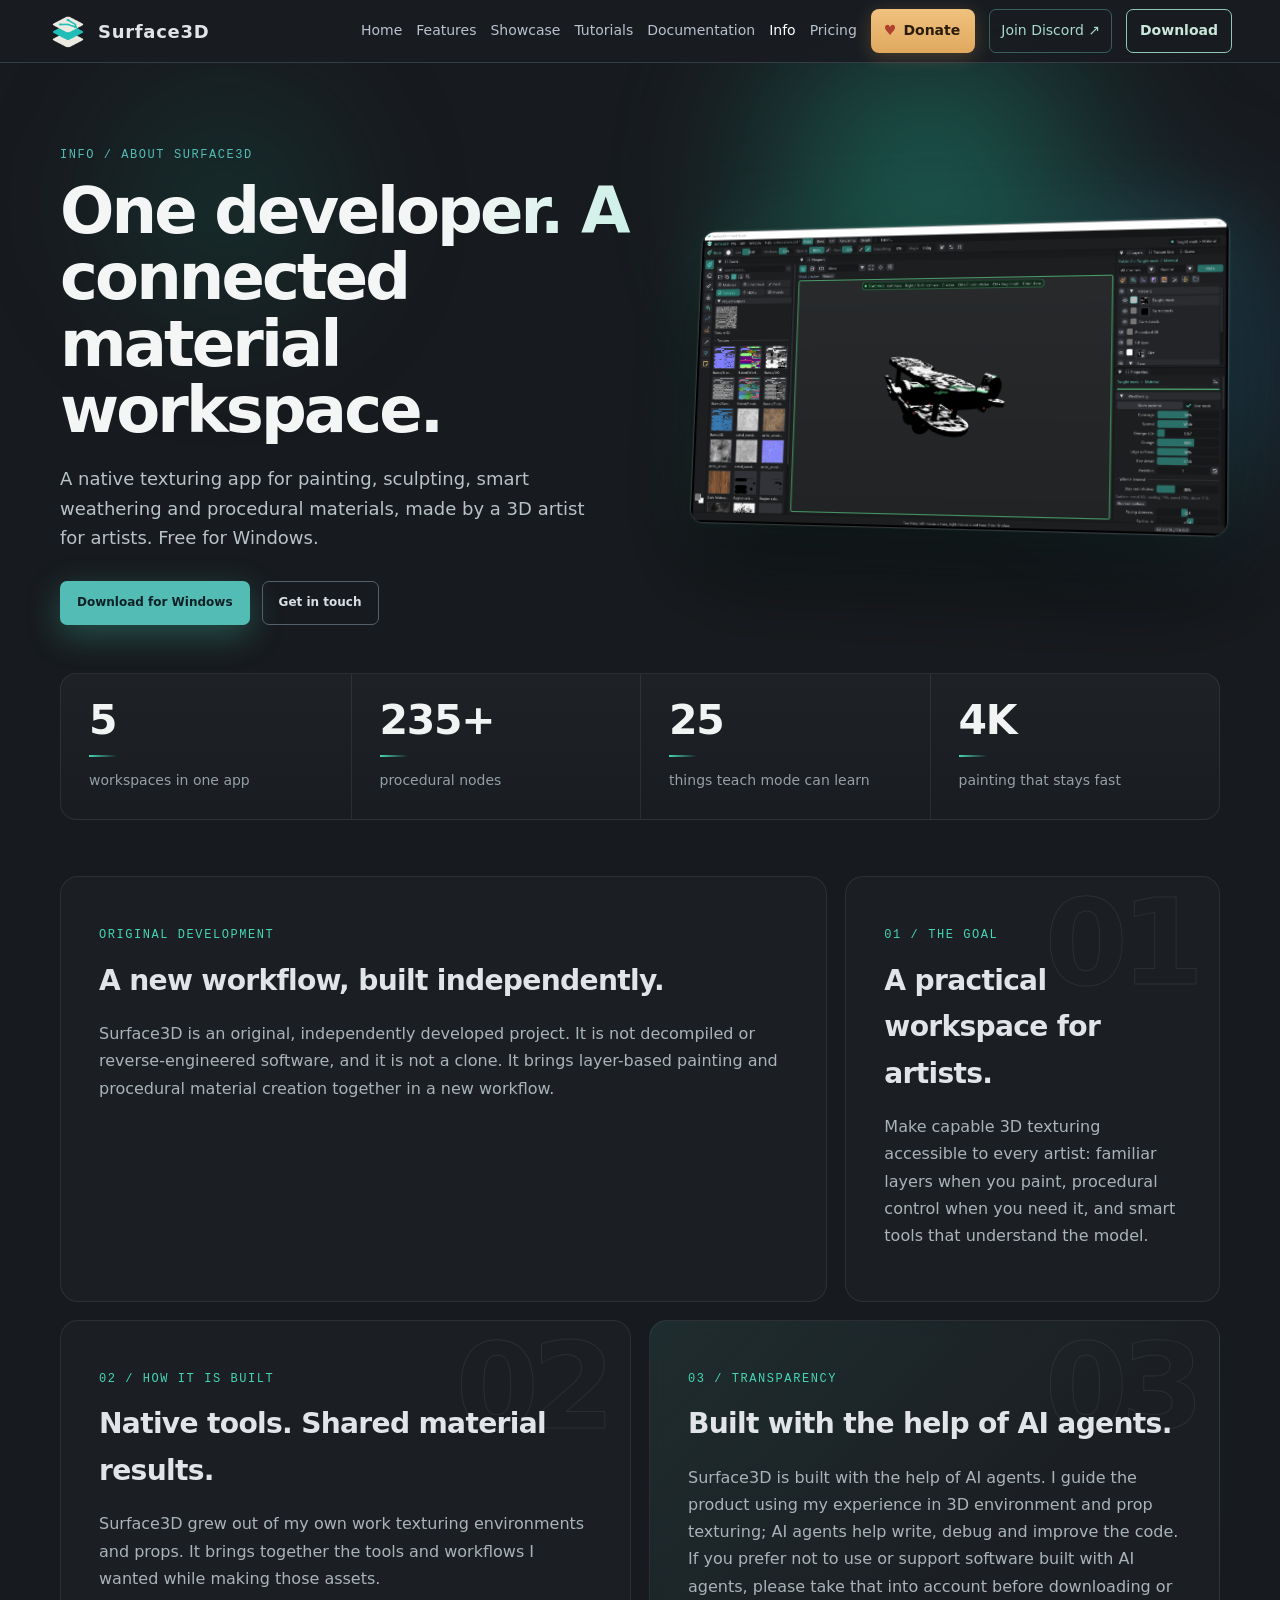
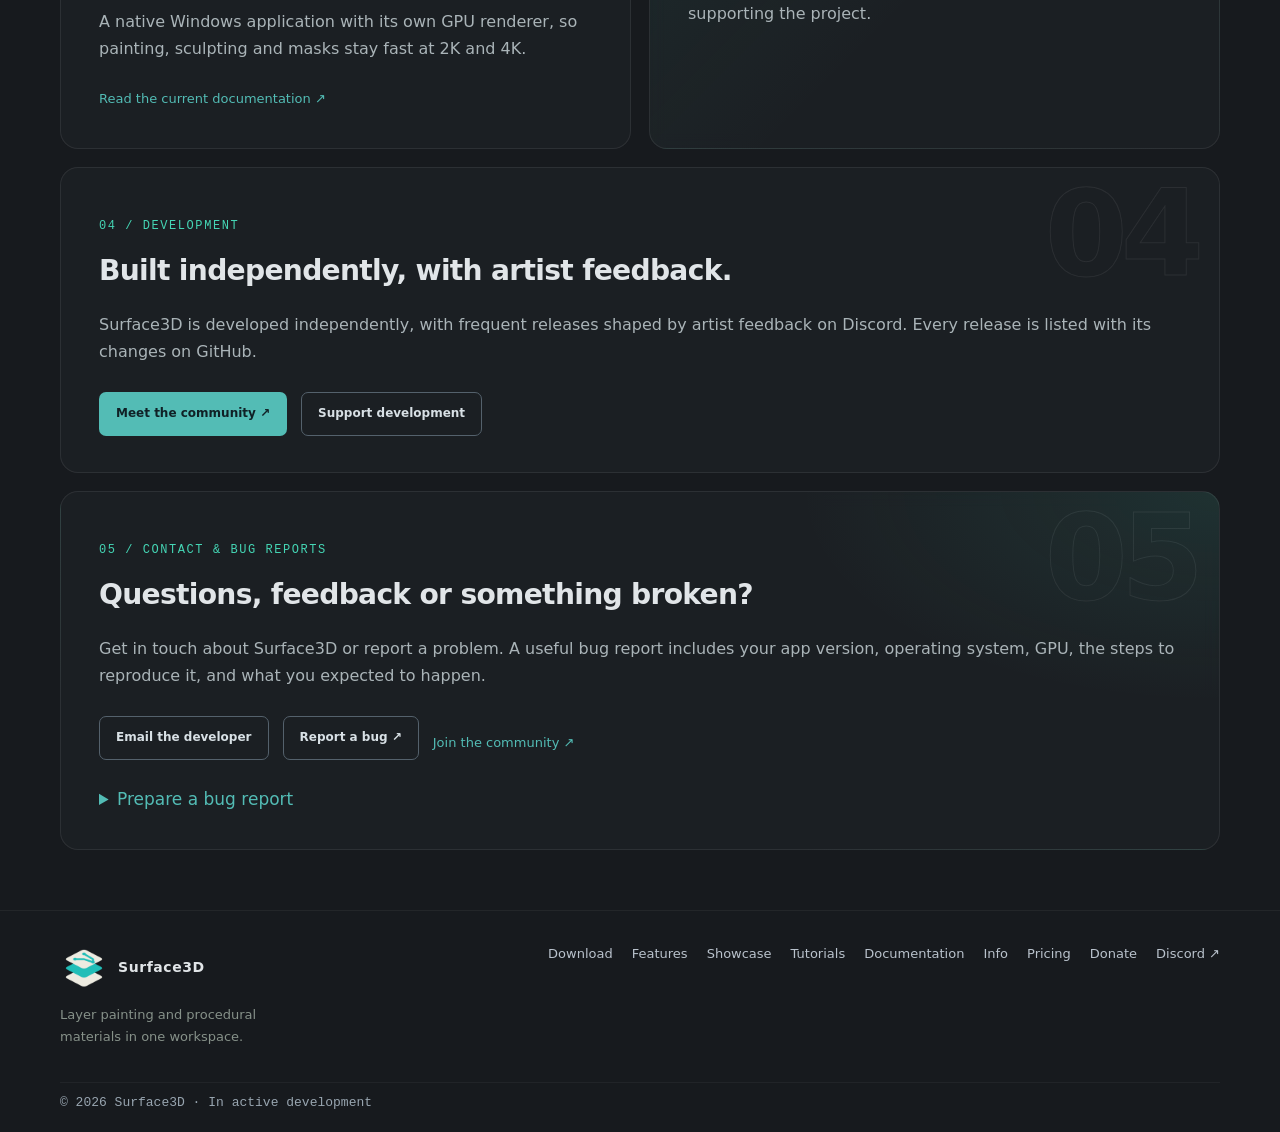
==== commit fc2d46ca: "Fix layout, links and small bugs across the site Fix Info overflow and duplicate IDs, a dead communi" ====
--- a/about.html
+++ b/about.html
@@ -6,4 +6,4 @@
 
 
 
-<body data-page="about"><div id="site-header"><header class="site-header"><div class="nav"><a class="wordmark" href="index.html"><img class="brand-icon" src="assets/Surface3D.png" alt="" width="40" height="40"><span>Surface3D</span></a><button class="nav-menu" aria-label="Toggle navigation" aria-expanded="false">Menu</button><nav class="nav-links"><a href="index.html">Home</a><a href="features.html">Features</a><a href="showcase.html">Showcase</a><a href="tutorials.html">Tutorials</a><a href="docs.html">Documentation</a><a href="about.html">Info</a><a href="pricing.html">Pricing</a><a href="https://www.paypal.com/donate/?hosted_button_id=SFRZK6K2A957J">Donate</a><a class="nav-community" href="https://discord.gg/K3YzGP72cg">Join Discord</a><a class="nav-cta" href="download.html">Download</a></nav></div></header></div><main class="wrap"><header class="page-hero info-hero"><div class="info-aurora" aria-hidden="true"><i></i><i></i><i></i></div><div class="info-hero-text"><p class="eyebrow">INFO / ABOUT SURFACE3D</p><h1 data-home="aboutTitle">One developer. A connected material workspace.</h1><p data-home="aboutIntro">A native texturing app for painting, sculpting, smart weathering and procedural materials, made by a 3D artist for artists. Free for Windows.</p><div class="actions"><a class="button primary" data-link="build" href="https://github.com/moaref1/Surface3D/releases/latest">Download for Windows</a><a class="button outline" href="#contact">Get in touch</a></div></div><figure class="info-shot" aria-hidden="true"><img src="assets/img/teach-0.70.png" alt="" width="1900" height="1060" loading="eager"></figure></header><ul class="info-stats" aria-label="Surface3D at a glance"><li><b data-count="5">5</b><span>workspaces in one app</span></li><li><b data-count="235" data-suffix="+">235+</b><span>procedural nodes</span></li><li><b data-count="25">25</b><span>things teach mode can learn</span></li><li><b>4K</b><span>painting that stays fast</span></li></ul><div class="info-grid info-bento"><section class="info-card wide"><p class="eyebrow">ORIGINAL DEVELOPMENT</p><h2>A new workflow, built independently.</h2><p data-home="aboutOriginality">Surface3D is an original, independently developed project. It is not decompiled or reverse-engineered software, and it is not a clone. It brings layer-based painting and procedural material creation together in a new workflow.</p></section><section class="info-card"><p class="eyebrow">01 / THE GOAL</p><h2>A practical workspace for artists.</h2><p data-home="aboutGoal">Make capable 3D texturing accessible to every artist: familiar layers when you paint, procedural control when you need it, and smart tools that understand the model.</p></section><section class="info-card"><p class="eyebrow">02 / HOW IT IS BUILT</p><h2>Native tools. Shared material results.</h2><p data-home="aboutExperience">Surface3D grew out of my own work texturing environments and props. It brings together the tools and workflows I wanted while making those assets.</p><p data-home="aboutBuild">A native Windows application with its own GPU renderer, so painting, sculpting and masks stay fast at 2K and 4K.</p><a href="docs.html" class="text-link">Read the current documentation ↗</a></section><section class="info-card wide ai-disclosure"><p class="eyebrow">03 / TRANSPARENCY</p><h2>Built with the help of AI agents.</h2><p data-home="aboutAI">Surface3D is built with the help of AI agents. I guide the product using my experience in 3D environment and prop texturing; AI agents help write, debug and improve the code. If you prefer not to use or support software built with AI agents, please take that into account before downloading or supporting the project.</p></section><section class="info-card wide"><p class="eyebrow">04 / DEVELOPMENT</p><h2>Built independently, with artist feedback.</h2><p data-home="aboutDevelopment">Surface3D is developed independently, with frequent releases shaped by artist feedback on Discord. Every release is listed with its changes on GitHub.</p><div class="actions"><a class="button primary" href="support.html#community">Meet the community ↗</a><a class="button outline" href="support.html#donate">Support development</a></div></section><section id="contact" class="info-card wide"><p class="eyebrow">05 / CONTACT & BUG REPORTS</p><h2>Questions, feedback or something broken?</h2><p>Get in touch about Surface3D or report a problem. A useful bug report includes your app version, operating system, GPU, the steps to reproduce it, and what you expected to happen.</p><div class="actions"><a class="button outline" id="info-profile" hidden></a><button class="button outline" id="info-handle" type="button" hidden></button><a class="button outline" id="info-profile" hidden></a><button class="button outline" id="info-handle" type="button" hidden></button><a class="button outline" id="info-email">Email the developer</a><a class="button outline" id="info-bugs">Report a bug ↗</a><a class="text-link" data-link="discord" href="https://discord.gg/K3YzGP72cg">Join the community ↗</a></div><p id="contact-availability" role="status"></p><details class="bug-template"><summary>Prepare a bug report</summary><label>What went wrong?<textarea id="bug-details" rows="4" placeholder="Describe the issue and how to reproduce it"></textarea></label><label>App version / OS / GPU<input id="bug-system" placeholder="Example: Surface3D version, Windows version, GPU model"></label><div class="actions"><button class="button outline" id="copy-bug" type="button">Copy report</button><button class="button primary" id="email-bug" type="button">Open email draft</button></div><p id="bug-feedback" role="status"></p></details></section></div></main><div id="site-footer"></div><div id="toast" role="status" aria-live="polite"></div></body></html>+<body data-page="about"><div id="site-header"><header class="site-header"><div class="nav"><a class="wordmark" href="index.html"><img class="brand-icon" src="assets/Surface3D.png" alt="" width="40" height="40"><span>Surface3D</span></a><button class="nav-menu" aria-label="Toggle navigation" aria-expanded="false">Menu</button><nav class="nav-links"><a href="index.html">Home</a><a href="features.html">Features</a><a href="showcase.html">Showcase</a><a href="tutorials.html">Tutorials</a><a href="docs.html">Documentation</a><a href="about.html">Info</a><a href="pricing.html">Pricing</a><a href="https://www.paypal.com/donate/?hosted_button_id=SFRZK6K2A957J">Donate</a><a class="nav-community" href="https://discord.gg/K3YzGP72cg">Join Discord</a><a class="nav-cta" href="download.html">Download</a></nav></div></header></div><main class="wrap"><header class="page-hero info-hero"><div class="info-aurora" aria-hidden="true"><i></i><i></i><i></i></div><div class="info-hero-text"><p class="eyebrow">INFO / ABOUT SURFACE3D</p><h1 data-home="aboutTitle">One developer. A connected material workspace.</h1><p data-home="aboutIntro">A native texturing app for painting, sculpting, smart weathering and procedural materials, made by a 3D artist for artists. Free for Windows.</p><div class="actions"><a class="button primary" data-link="build" href="https://github.com/moaref1/Surface3D/releases/latest">Download for Windows</a><a class="button outline" href="#contact">Get in touch</a></div></div><figure class="info-shot" aria-hidden="true"><img src="assets/img/teach-0.70.png" alt="" width="1900" height="1060" loading="eager"></figure></header><ul class="info-stats" aria-label="Surface3D at a glance"><li><b data-count="5">5</b><span>workspaces in one app</span></li><li><b data-count="235" data-suffix="+">235+</b><span>procedural nodes</span></li><li><b data-count="25">25</b><span>things teach mode can learn</span></li><li><b>4K</b><span>painting that stays fast</span></li></ul><div class="info-grid info-bento"><section class="info-card wide"><p class="eyebrow">ORIGINAL DEVELOPMENT</p><h2>A new workflow, built independently.</h2><p data-home="aboutOriginality">Surface3D is an original, independently developed project. It is not decompiled or reverse-engineered software, and it is not a clone. It brings layer-based painting and procedural material creation together in a new workflow.</p></section><section class="info-card"><p class="eyebrow">01 / THE GOAL</p><h2>A practical workspace for artists.</h2><p data-home="aboutGoal">Make capable 3D texturing accessible to every artist: familiar layers when you paint, procedural control when you need it, and smart tools that understand the model.</p></section><section class="info-card"><p class="eyebrow">02 / HOW IT IS BUILT</p><h2>Native tools. Shared material results.</h2><p data-home="aboutExperience">Surface3D grew out of my own work texturing environments and props. It brings together the tools and workflows I wanted while making those assets.</p><p data-home="aboutBuild">A native Windows application with its own GPU renderer, so painting, sculpting and masks stay fast at 2K and 4K.</p><a href="docs.html" class="text-link">Read the current documentation ↗</a></section><section class="info-card wide ai-disclosure"><p class="eyebrow">03 / TRANSPARENCY</p><h2>Built with the help of AI agents.</h2><p data-home="aboutAI">Surface3D is built with the help of AI agents. I guide the product using my experience in 3D environment and prop texturing; AI agents help write, debug and improve the code. If you prefer not to use or support software built with AI agents, please take that into account before downloading or supporting the project.</p></section><section class="info-card wide"><p class="eyebrow">04 / DEVELOPMENT</p><h2>Built independently, with artist feedback.</h2><p data-home="aboutDevelopment">Surface3D is developed independently, with frequent releases shaped by artist feedback on Discord. Every release is listed with its changes on GitHub.</p><div class="actions"><a class="button primary" data-link="discord" href="https://discord.gg/K3YzGP72cg">Meet the community ↗</a><a class="button outline" href="support.html#donate">Support development</a></div></section><section id="contact" class="info-card wide"><p class="eyebrow">05 / CONTACT & BUG REPORTS</p><h2>Questions, feedback or something broken?</h2><p>Get in touch about Surface3D or report a problem. A useful bug report includes your app version, operating system, GPU, the steps to reproduce it, and what you expected to happen.</p><div class="actions"><a class="button outline" id="info-profile" hidden></a><button class="button outline" id="info-handle" type="button" hidden></button><a class="button outline" id="info-email">Email the developer</a><a class="button outline" id="info-bugs">Report a bug ↗</a><a class="text-link" data-link="discord" href="https://discord.gg/K3YzGP72cg">Join the community ↗</a></div><p id="contact-availability" role="status"></p><details class="bug-template"><summary>Prepare a bug report</summary><label>What went wrong?<textarea id="bug-details" rows="4" placeholder="Describe the issue and how to reproduce it"></textarea></label><label>App version / OS / GPU<input id="bug-system" placeholder="Example: Surface3D version, Windows version, GPU model"></label><div class="actions"><button class="button outline" id="copy-bug" type="button">Copy report</button><button class="button primary" id="email-bug" type="button">Open email draft</button></div><p id="bug-feedback" role="status"></p></details></section></div></main><div id="site-footer"></div><div id="toast" role="status" aria-live="polite"></div></body></html>
--- a/assets/polish.css
+++ b/assets/polish.css
@@ -29,3 +29,12 @@
 .download-card .button.primary{box-shadow:0 8px 30px rgba(63,199,166,.28)}
 
 @media (prefers-reduced-motion:reduce){.left-wire,.enter-node rect{filter:none}}
+
+/* Review pass */
+html{overflow-x:clip}
+.download-card .download-req{font-size:14px;opacity:.75;margin-top:6px}
+.download-steps a.text-link{text-decoration:underline;text-underline-offset:3px}
+/* Chapter links wrap on small screens, where the dashes would dangle at line ends */
+@media(max-width:800px){.workflow-nav span{display:none}.workflow-nav{gap:10px 18px}}
+/* Keep the video buttons out of the way on small players */
+@media(max-width:600px){.video-tools button{padding:4px 10px;font-size:12px}}
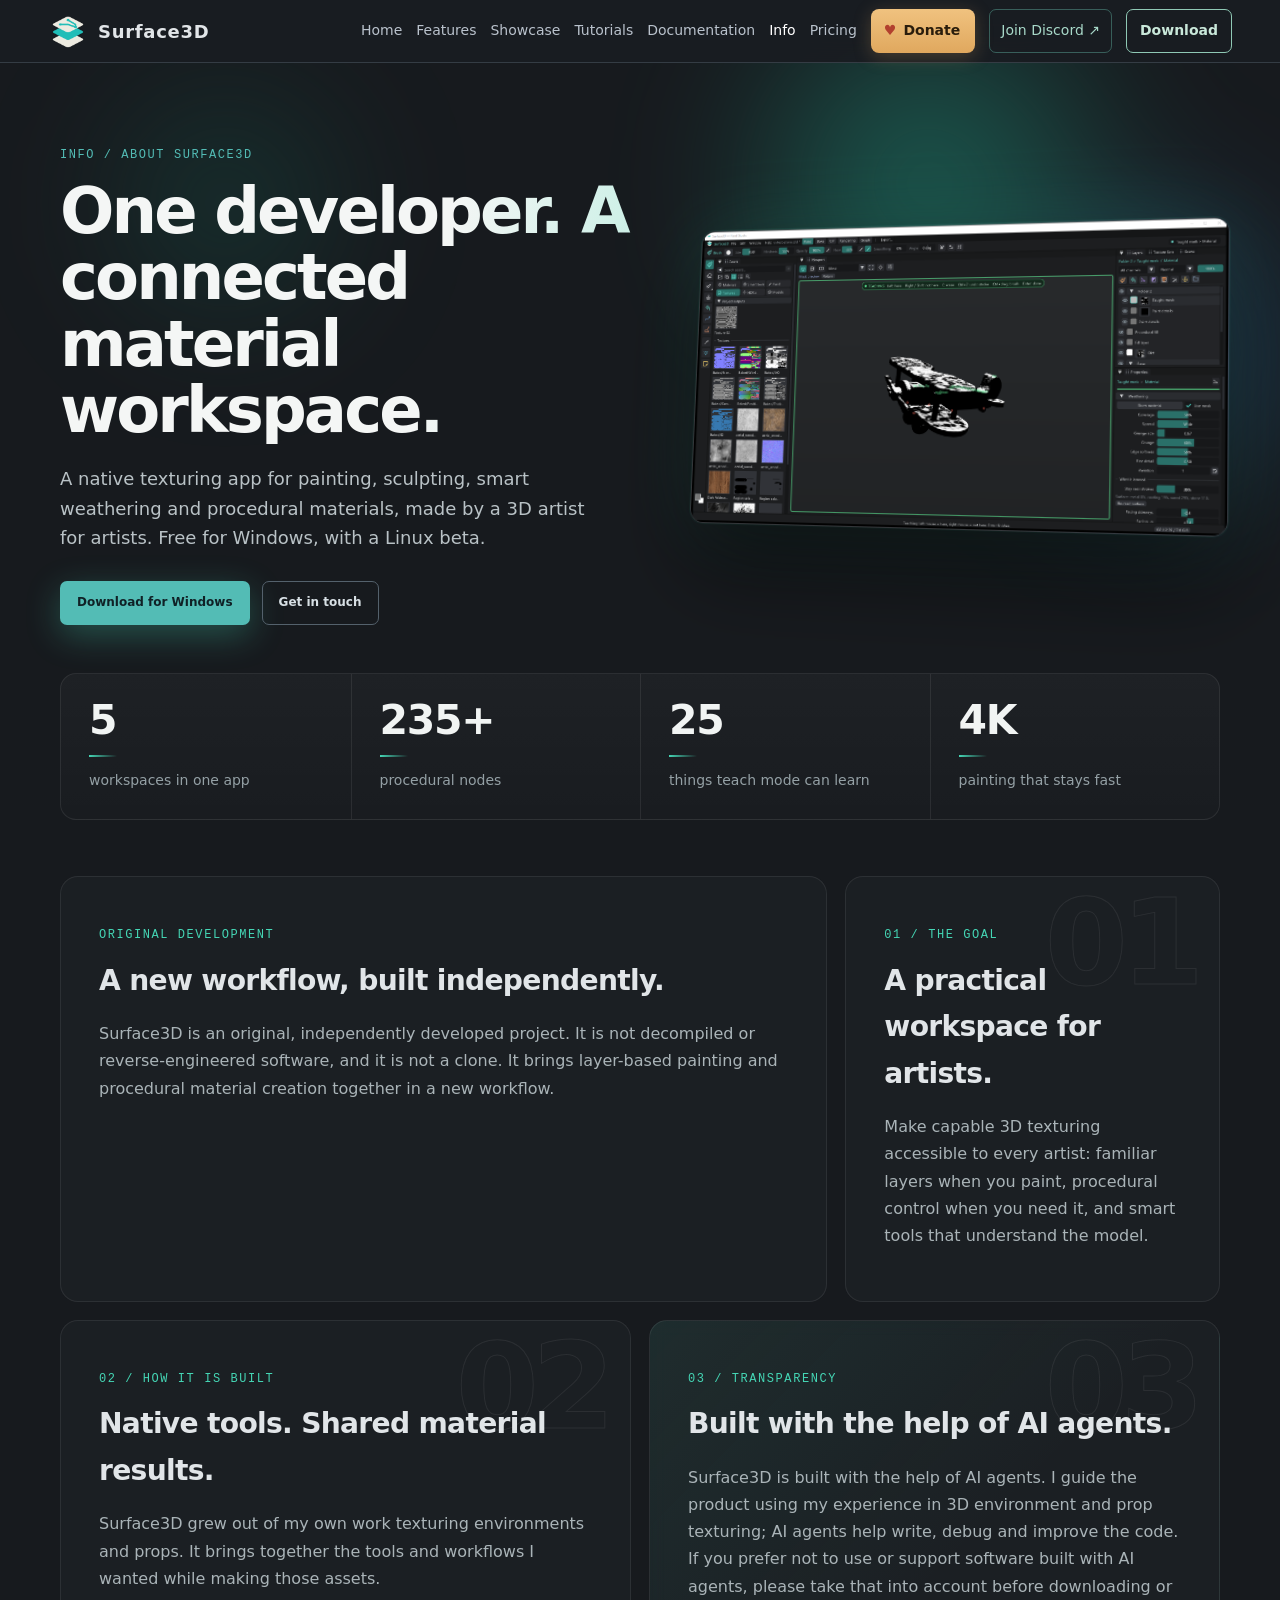
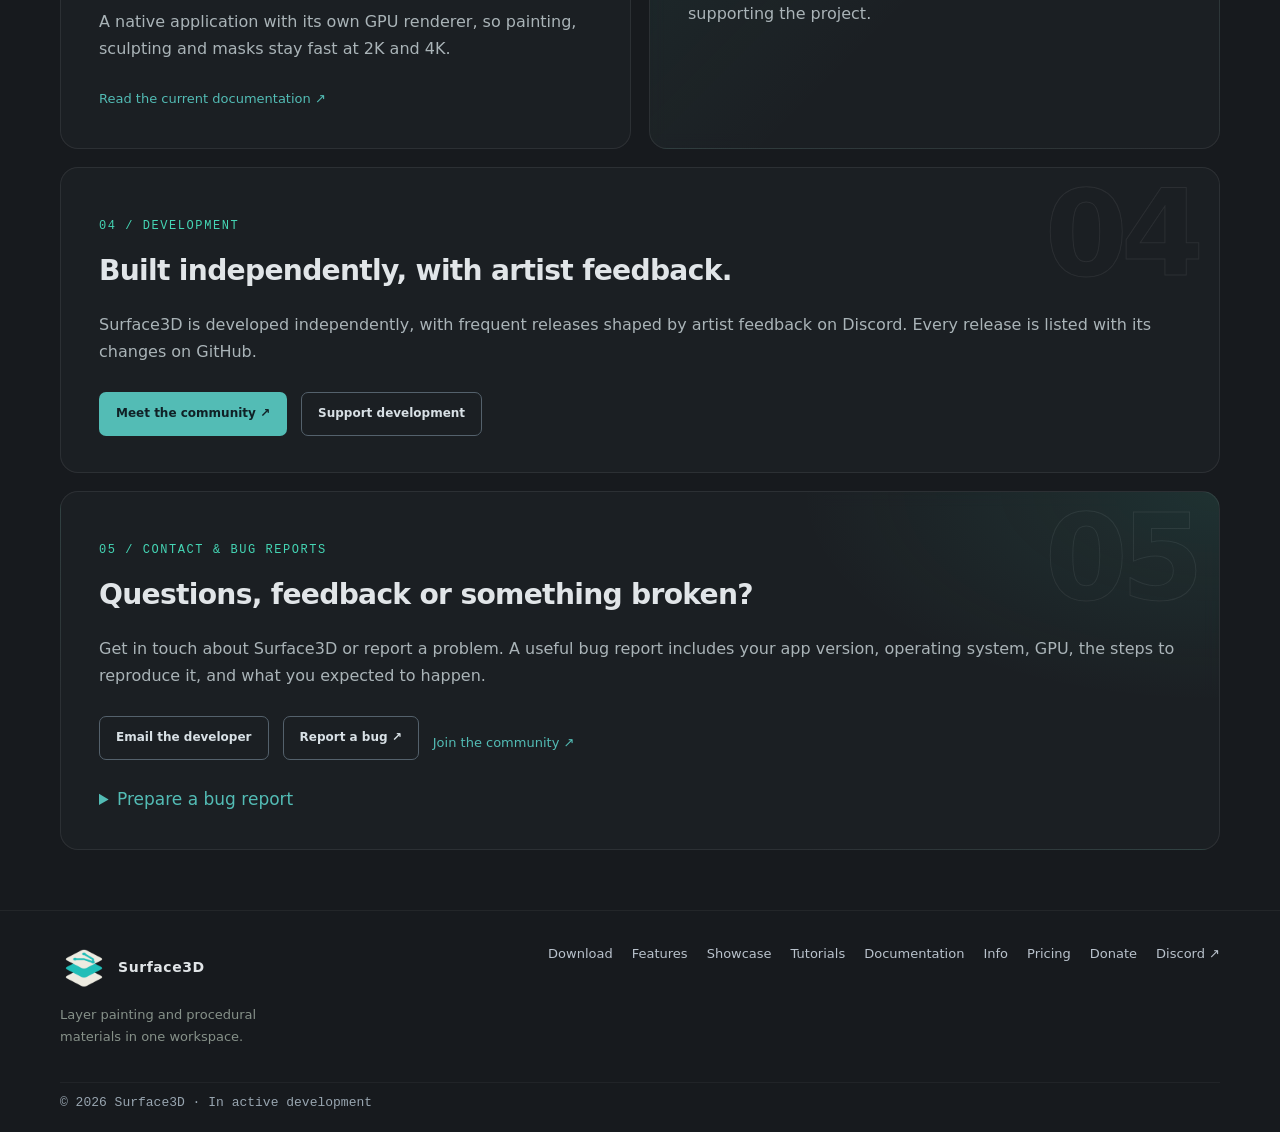
==== commit 4b1ce494: "Rework hero animation, add Linux beta downloads, trim docs Hero: graph in the app's current node sty" ====
--- a/about.html
+++ b/about.html
@@ -6,4 +6,4 @@
 
 
 
-<body data-page="about"><div id="site-header"><header class="site-header"><div class="nav"><a class="wordmark" href="index.html"><img class="brand-icon" src="assets/Surface3D.png" alt="" width="40" height="40"><span>Surface3D</span></a><button class="nav-menu" aria-label="Toggle navigation" aria-expanded="false">Menu</button><nav class="nav-links"><a href="index.html">Home</a><a href="features.html">Features</a><a href="showcase.html">Showcase</a><a href="tutorials.html">Tutorials</a><a href="docs.html">Documentation</a><a href="about.html">Info</a><a href="pricing.html">Pricing</a><a href="https://www.paypal.com/donate/?hosted_button_id=SFRZK6K2A957J">Donate</a><a class="nav-community" href="https://discord.gg/K3YzGP72cg">Join Discord</a><a class="nav-cta" href="download.html">Download</a></nav></div></header></div><main class="wrap"><header class="page-hero info-hero"><div class="info-aurora" aria-hidden="true"><i></i><i></i><i></i></div><div class="info-hero-text"><p class="eyebrow">INFO / ABOUT SURFACE3D</p><h1 data-home="aboutTitle">One developer. A connected material workspace.</h1><p data-home="aboutIntro">A native texturing app for painting, sculpting, smart weathering and procedural materials, made by a 3D artist for artists. Free for Windows.</p><div class="actions"><a class="button primary" data-link="build" href="https://github.com/moaref1/Surface3D/releases/latest">Download for Windows</a><a class="button outline" href="#contact">Get in touch</a></div></div><figure class="info-shot" aria-hidden="true"><img src="assets/img/teach-0.70.png" alt="" width="1900" height="1060" loading="eager"></figure></header><ul class="info-stats" aria-label="Surface3D at a glance"><li><b data-count="5">5</b><span>workspaces in one app</span></li><li><b data-count="235" data-suffix="+">235+</b><span>procedural nodes</span></li><li><b data-count="25">25</b><span>things teach mode can learn</span></li><li><b>4K</b><span>painting that stays fast</span></li></ul><div class="info-grid info-bento"><section class="info-card wide"><p class="eyebrow">ORIGINAL DEVELOPMENT</p><h2>A new workflow, built independently.</h2><p data-home="aboutOriginality">Surface3D is an original, independently developed project. It is not decompiled or reverse-engineered software, and it is not a clone. It brings layer-based painting and procedural material creation together in a new workflow.</p></section><section class="info-card"><p class="eyebrow">01 / THE GOAL</p><h2>A practical workspace for artists.</h2><p data-home="aboutGoal">Make capable 3D texturing accessible to every artist: familiar layers when you paint, procedural control when you need it, and smart tools that understand the model.</p></section><section class="info-card"><p class="eyebrow">02 / HOW IT IS BUILT</p><h2>Native tools. Shared material results.</h2><p data-home="aboutExperience">Surface3D grew out of my own work texturing environments and props. It brings together the tools and workflows I wanted while making those assets.</p><p data-home="aboutBuild">A native Windows application with its own GPU renderer, so painting, sculpting and masks stay fast at 2K and 4K.</p><a href="docs.html" class="text-link">Read the current documentation ↗</a></section><section class="info-card wide ai-disclosure"><p class="eyebrow">03 / TRANSPARENCY</p><h2>Built with the help of AI agents.</h2><p data-home="aboutAI">Surface3D is built with the help of AI agents. I guide the product using my experience in 3D environment and prop texturing; AI agents help write, debug and improve the code. If you prefer not to use or support software built with AI agents, please take that into account before downloading or supporting the project.</p></section><section class="info-card wide"><p class="eyebrow">04 / DEVELOPMENT</p><h2>Built independently, with artist feedback.</h2><p data-home="aboutDevelopment">Surface3D is developed independently, with frequent releases shaped by artist feedback on Discord. Every release is listed with its changes on GitHub.</p><div class="actions"><a class="button primary" data-link="discord" href="https://discord.gg/K3YzGP72cg">Meet the community ↗</a><a class="button outline" href="support.html#donate">Support development</a></div></section><section id="contact" class="info-card wide"><p class="eyebrow">05 / CONTACT & BUG REPORTS</p><h2>Questions, feedback or something broken?</h2><p>Get in touch about Surface3D or report a problem. A useful bug report includes your app version, operating system, GPU, the steps to reproduce it, and what you expected to happen.</p><div class="actions"><a class="button outline" id="info-profile" hidden></a><button class="button outline" id="info-handle" type="button" hidden></button><a class="button outline" id="info-email">Email the developer</a><a class="button outline" id="info-bugs">Report a bug ↗</a><a class="text-link" data-link="discord" href="https://discord.gg/K3YzGP72cg">Join the community ↗</a></div><p id="contact-availability" role="status"></p><details class="bug-template"><summary>Prepare a bug report</summary><label>What went wrong?<textarea id="bug-details" rows="4" placeholder="Describe the issue and how to reproduce it"></textarea></label><label>App version / OS / GPU<input id="bug-system" placeholder="Example: Surface3D version, Windows version, GPU model"></label><div class="actions"><button class="button outline" id="copy-bug" type="button">Copy report</button><button class="button primary" id="email-bug" type="button">Open email draft</button></div><p id="bug-feedback" role="status"></p></details></section></div></main><div id="site-footer"></div><div id="toast" role="status" aria-live="polite"></div></body></html>+<body data-page="about"><div id="site-header"><header class="site-header"><div class="nav"><a class="wordmark" href="index.html"><img class="brand-icon" src="assets/Surface3D.png" alt="" width="40" height="40"><span>Surface3D</span></a><button class="nav-menu" aria-label="Toggle navigation" aria-expanded="false">Menu</button><nav class="nav-links"><a href="index.html">Home</a><a href="features.html">Features</a><a href="showcase.html">Showcase</a><a href="tutorials.html">Tutorials</a><a href="docs.html">Documentation</a><a href="about.html">Info</a><a href="pricing.html">Pricing</a><a href="https://www.paypal.com/donate/?hosted_button_id=SFRZK6K2A957J">Donate</a><a class="nav-community" href="https://discord.gg/K3YzGP72cg">Join Discord</a><a class="nav-cta" href="download.html">Download</a></nav></div></header></div><main class="wrap"><header class="page-hero info-hero"><div class="info-aurora" aria-hidden="true"><i></i><i></i><i></i></div><div class="info-hero-text"><p class="eyebrow">INFO / ABOUT SURFACE3D</p><h1 data-home="aboutTitle">One developer. A connected material workspace.</h1><p data-home="aboutIntro">A native texturing app for painting, sculpting, smart weathering and procedural materials, made by a 3D artist for artists. Free for Windows, with a Linux beta.</p><div class="actions"><a class="button primary" data-link="build" href="https://github.com/moaref1/Surface3D/releases/latest">Download for Windows</a><a class="button outline" href="#contact">Get in touch</a></div></div><figure class="info-shot" aria-hidden="true"><img src="assets/img/teach-0.70.png" alt="" width="1900" height="1060" loading="eager"></figure></header><ul class="info-stats" aria-label="Surface3D at a glance"><li><b data-count="5">5</b><span>workspaces in one app</span></li><li><b data-count="235" data-suffix="+">235+</b><span>procedural nodes</span></li><li><b data-count="25">25</b><span>things teach mode can learn</span></li><li><b>4K</b><span>painting that stays fast</span></li></ul><div class="info-grid info-bento"><section class="info-card wide"><p class="eyebrow">ORIGINAL DEVELOPMENT</p><h2>A new workflow, built independently.</h2><p data-home="aboutOriginality">Surface3D is an original, independently developed project. It is not decompiled or reverse-engineered software, and it is not a clone. It brings layer-based painting and procedural material creation together in a new workflow.</p></section><section class="info-card"><p class="eyebrow">01 / THE GOAL</p><h2>A practical workspace for artists.</h2><p data-home="aboutGoal">Make capable 3D texturing accessible to every artist: familiar layers when you paint, procedural control when you need it, and smart tools that understand the model.</p></section><section class="info-card"><p class="eyebrow">02 / HOW IT IS BUILT</p><h2>Native tools. Shared material results.</h2><p data-home="aboutExperience">Surface3D grew out of my own work texturing environments and props. It brings together the tools and workflows I wanted while making those assets.</p><p data-home="aboutBuild">A native application with its own GPU renderer, so painting, sculpting and masks stay fast at 2K and 4K.</p><a href="docs.html" class="text-link">Read the current documentation ↗</a></section><section class="info-card wide ai-disclosure"><p class="eyebrow">03 / TRANSPARENCY</p><h2>Built with the help of AI agents.</h2><p data-home="aboutAI">Surface3D is built with the help of AI agents. I guide the product using my experience in 3D environment and prop texturing; AI agents help write, debug and improve the code. If you prefer not to use or support software built with AI agents, please take that into account before downloading or supporting the project.</p></section><section class="info-card wide"><p class="eyebrow">04 / DEVELOPMENT</p><h2>Built independently, with artist feedback.</h2><p data-home="aboutDevelopment">Surface3D is developed independently, with frequent releases shaped by artist feedback on Discord. Every release is listed with its changes on GitHub.</p><div class="actions"><a class="button primary" data-link="discord" href="https://discord.gg/K3YzGP72cg">Meet the community ↗</a><a class="button outline" href="support.html#donate">Support development</a></div></section><section id="contact" class="info-card wide"><p class="eyebrow">05 / CONTACT & BUG REPORTS</p><h2>Questions, feedback or something broken?</h2><p>Get in touch about Surface3D or report a problem. A useful bug report includes your app version, operating system, GPU, the steps to reproduce it, and what you expected to happen.</p><div class="actions"><a class="button outline" id="info-profile" hidden></a><button class="button outline" id="info-handle" type="button" hidden></button><a class="button outline" id="info-email">Email the developer</a><a class="button outline" id="info-bugs">Report a bug ↗</a><a class="text-link" data-link="discord" href="https://discord.gg/K3YzGP72cg">Join the community ↗</a></div><p id="contact-availability" role="status"></p><details class="bug-template"><summary>Prepare a bug report</summary><label>What went wrong?<textarea id="bug-details" rows="4" placeholder="Describe the issue and how to reproduce it"></textarea></label><label>App version / OS / GPU<input id="bug-system" placeholder="Example: Surface3D version, Windows version, GPU model"></label><div class="actions"><button class="button outline" id="copy-bug" type="button">Copy report</button><button class="button primary" id="email-bug" type="button">Open email draft</button></div><p id="bug-feedback" role="status"></p></details></section></div></main><div id="site-footer"></div><div id="toast" role="status" aria-live="polite"></div></body></html>
--- a/assets/polish.css
+++ b/assets/polish.css
@@ -38,3 +38,8 @@
 @media(max-width:800px){.workflow-nav span{display:none}.workflow-nav{gap:10px 18px}}
 /* Keep the video buttons out of the way on small players */
 @media(max-width:600px){.video-tools button{padding:4px 10px;font-size:12px}}
+
+/* Linux download card */
+.download-card+.download-card{margin-top:14px}
+.download-card .beta-tag{display:inline-block;margin-left:10px;padding:2px 8px;border-radius:5px;background:#e3b36e;color:#241c12;font-size:12px;font-weight:700;vertical-align:middle}
+.download-card.is-mine{outline:2px solid var(--teal,#53bcb5)}
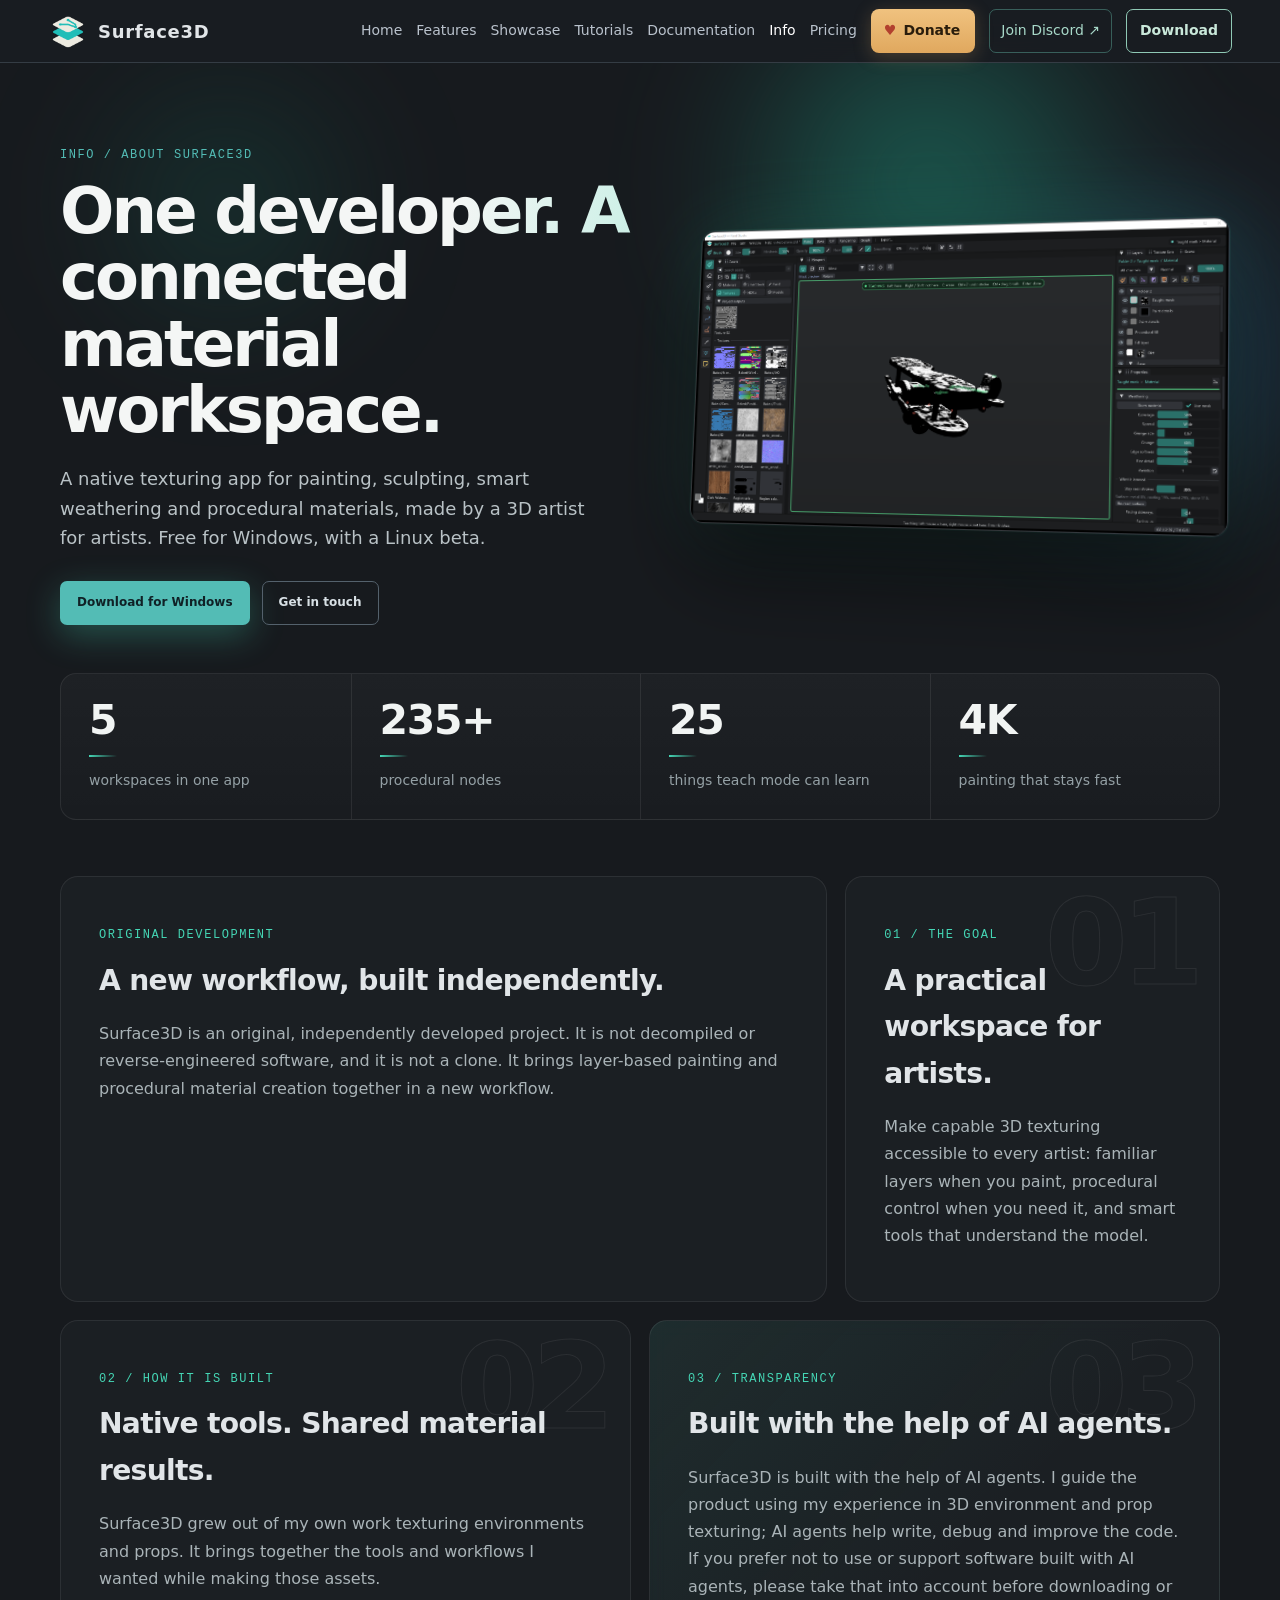
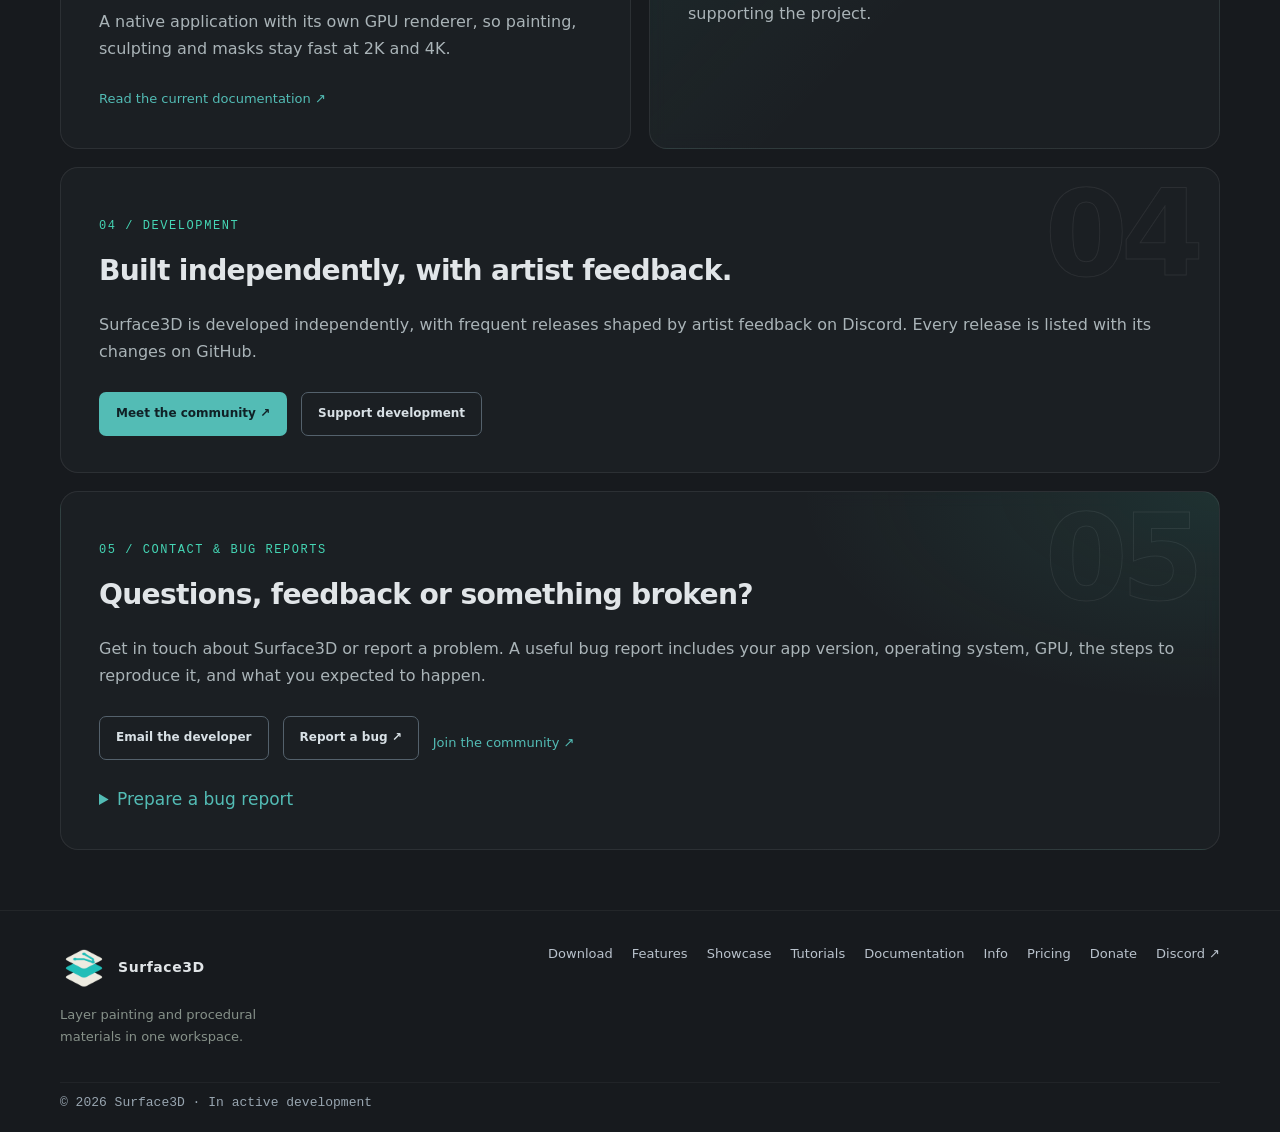
==== commit 451f58da: "Add seamless hero loop and paint and node touches across the site The hero ball starts painted and e" ====
--- a/about.html
+++ b/about.html
@@ -2,7 +2,7 @@
 
 
 
-<html lang="en"><head><meta charset="utf-8"><meta name="viewport" content="width=device-width,initial-scale=1"><meta name="theme-color" content="#171a1e"><meta name="description" content="Surface3D connects intuitive material layering with procedural texture creation for 3D artists."><title>Info — Surface3D</title><link rel="stylesheet" href="assets/site.css"><link rel="stylesheet" href="assets/refresh.css"><link rel="stylesheet" href="assets/content.css"><link rel="stylesheet" href="assets/refinement.css"><script defer src="scripts/site.js"></script><script defer src="scripts/latest-release.js"></script><link rel="stylesheet" href="assets/editor-docs.css"><script defer src="scripts/media.js"></script><script defer src="scripts/layout-runtime.js"></script><link rel="stylesheet" href="assets/video-story.css"><script defer src="scripts/video-story.js"></script><link rel="icon" type="image/png" href="assets/Surface3D.png"><link rel="apple-touch-icon" href="assets/Surface3D.png"><script defer src="scripts/contact.js"></script><link rel="stylesheet" href="assets/usability.css"><link rel="stylesheet" href="assets/hero-motion.css"><link rel="stylesheet" href="assets/software-theme.css"><link rel="stylesheet" href="assets/polish.css"><link rel="stylesheet" href="assets/info.css"><script defer src="scripts/info-motion.js"></script></head>
+<html lang="en"><head><meta charset="utf-8"><meta name="viewport" content="width=device-width,initial-scale=1"><meta name="theme-color" content="#171a1e"><meta name="description" content="Surface3D connects intuitive material layering with procedural texture creation for 3D artists."><title>Info — Surface3D</title><link rel="stylesheet" href="assets/site.css"><link rel="stylesheet" href="assets/refresh.css"><link rel="stylesheet" href="assets/content.css"><link rel="stylesheet" href="assets/refinement.css"><script defer src="scripts/site.js"></script><script defer src="scripts/latest-release.js"></script><link rel="stylesheet" href="assets/editor-docs.css"><script defer src="scripts/media.js"></script><script defer src="scripts/layout-runtime.js"></script><link rel="stylesheet" href="assets/video-story.css"><script defer src="scripts/video-story.js"></script><link rel="icon" type="image/png" href="assets/Surface3D.png"><link rel="apple-touch-icon" href="assets/Surface3D.png"><script defer src="scripts/contact.js"></script><link rel="stylesheet" href="assets/usability.css"><link rel="stylesheet" href="assets/hero-motion.css"><link rel="stylesheet" href="assets/software-theme.css"><link rel="stylesheet" href="assets/polish.css"><link rel="stylesheet" href="assets/info.css"><script defer src="scripts/info-motion.js"></script><link rel="stylesheet" href="assets/paint-nodes.css"><script defer src="scripts/paint-nodes.js"></script></head>
 
 
 
--- a/assets/paint-nodes.css
+++ b/assets/paint-nodes.css
@@ -0,0 +1,74 @@
+/* Paint and procedural touches, layered on the existing design. Remove this file's link to get the plain site back. */
+
+/* Painted shapes with node wires behind page headings */
+.pn-has-bleed{position:relative}
+.pn-has-bleed>*:not(.pn-bleed){position:relative;z-index:1}
+.pn-bleed{position:absolute;right:-4%;top:-30px;width:min(560px,46%);aspect-ratio:4/3;z-index:0;pointer-events:none;opacity:.72;animation:pnBleedIn 1.1s ease-out both}
+.pn-blob{position:absolute;height:auto;transform:translate(calc(var(--pn-x,0)*var(--depth)*1px),calc(var(--pn-y,0)*var(--depth)*1px));transition:transform .5s ease-out}
+.pn-lines{position:absolute;inset:0;width:100%;height:100%;overflow:visible}
+.pn-lines path{fill:none;stroke:#e1e5e8;stroke-opacity:.5;stroke-width:1;stroke-dasharray:1;animation:pnDraw 1.8s .2s ease-out both}
+.pn-lines circle{fill:#e0ad3f;stroke:#171a1e}
+.pn-lines circle:nth-of-type(even){fill:#d9dbde}
+.pn-bleed-soft{right:auto;left:50%;top:50%;translate:-50% -50%;width:min(620px,80%);opacity:.3;animation:none}
+.pn-bleed-soft .pn-lines{display:none}
+@keyframes pnBleedIn{from{opacity:0}}
+@keyframes pnDraw{from{stroke-dashoffset:1}to{stroke-dashoffset:0}}
+.final-cta,.home-end-inner{position:relative}
+@media(max-width:800px){.pn-bleed{width:70%;right:-14%;top:-10px;opacity:.5}.pn-bleed-soft{right:auto;opacity:.22}}
+
+/* Hero */
+.home-hero:after{content:"";position:absolute;left:0;right:0;bottom:0;height:90px;z-index:2;pointer-events:none;background:linear-gradient(transparent,var(--bg,#171a1e))}
+.hero-graph{transform:translate(calc(var(--px,0)*-14px),calc(var(--py,0)*-10px));transition:transform .4s ease-out}
+.hero-ball{transform:translate(calc(var(--px,0)*12px),calc(var(--py,0)*8px));transition:transform .4s ease-out}
+.g-flow{stroke:#fff;stroke-width:.6;opacity:0;filter:none}
+
+/* Scroll: rise in */
+.pn-rise{opacity:0;transform:translateY(18px);transition:opacity .6s ease-out,transform .6s cubic-bezier(.2,.7,.2,1),border-color .25s,box-shadow .25s}
+.pn-rise.pn-in{opacity:1;transform:none}
+
+/* Scroll: chapter titles get a brush stroke */
+.pn-stroke{position:relative;display:table;margin-left:auto!important;margin-right:auto!important;isolation:isolate}
+.pn-stroke:before{content:"";position:absolute;z-index:-1;left:-3%;right:-3%;bottom:.02em;height:.46em;background:var(--ink,#3fc7a6);opacity:.42;border-radius:48% 52% 44% 56%/60% 40% 62% 38%;-webkit-mask:linear-gradient(90deg,#000 88%,#0006 96%,transparent);mask:linear-gradient(90deg,#000 88%,#0006 96%,transparent);transform:scaleX(1);transform-origin:left}
+.pn-rise-text:before{transform:scaleX(0);transition:transform .9s cubic-bezier(.3,.7,.2,1) .15s}
+.pn-rise-text.pn-in:before{transform:scaleX(1)}
+
+/* Cards: node sockets and a pigment glow that follows the mouse */
+.feature-entry,.tutorial-card,.price-card,.info-card,.showcase-card{position:relative;isolation:isolate}
+.feature-entry:before,.tutorial-card:before,.price-card:before,.info-card:before{content:"";position:absolute;inset:0;z-index:-1;border-radius:inherit;pointer-events:none;opacity:0;transition:opacity .3s;background:radial-gradient(260px circle at var(--mx,50%) var(--my,50%),rgba(197,138,74,.16),rgba(63,199,166,.07) 45%,transparent 72%)}
+.feature-entry:hover:before,.tutorial-card:hover:before,.price-card:hover:before,.info-card:hover:before{opacity:1}
+.feature-entry:after,.tutorial-card:after,.price-card:after{content:"";position:absolute;top:44px;left:-4px;width:8px;height:8px;border-radius:50%;background:#e0ad3f;box-shadow:calc(var(--card-w,0px)) 0 0 #d9dbde;opacity:0;scale:.4;transition:opacity .2s,scale .25s cubic-bezier(.3,1.6,.5,1)}
+.feature-entry:hover:after,.tutorial-card:hover:after,.price-card:hover:after{opacity:1;scale:1}
+
+/* Buttons: a paint swipe on hover */
+.button{position:relative;isolation:isolate;overflow:hidden}
+.button:before{content:"";position:absolute;z-index:-1;inset:-12% -18%;background:#ffffff2e;border-radius:46% 54% 40% 60%/62% 44% 56% 38%;transform:translateX(-104%) skewX(-12deg);transition:transform .45s cubic-bezier(.3,.7,.2,1)}
+.button:hover:before,.button:focus-visible:before{transform:translateX(0) skewX(-12deg)}
+.button.outline:before{background:#53bcb52e}
+
+/* Navigation and text links: a short brush mark on hover */
+.nav-links>a:not(.nav-cta):not(.nav-community):not(.nav-donate):not([href*="paypal"]),.footer-links a{position:relative}
+.nav-links>a:not(.nav-cta):not(.nav-community):not(.nav-donate):not([href*="paypal"]):after,.footer-links a:after{content:"";position:absolute;left:0;right:0;bottom:-5px;height:3px;background:linear-gradient(90deg,#3fc7a6,#c58a4a);border-radius:60% 40% 50% 50%;opacity:.85;transform:scaleX(0);transform-origin:left;transition:transform .3s cubic-bezier(.3,.7,.2,1)}
+.nav-links>a:not(.nav-cta):not(.nav-community):not(.nav-donate):not([href*="paypal"]):hover:after,.footer-links a:hover:after{transform:scaleX(1)}
+
+/* Home: chapters as a wired chain of nodes on the page edge */
+.pn-rail{position:fixed;left:16px;top:50%;height:300px;width:20px;translate:0 -50%;z-index:20;opacity:0;pointer-events:none;transition:opacity .35s}
+.pn-rail.pn-rail-on{opacity:1;pointer-events:auto}
+.pn-rail svg{position:absolute;inset:0;width:100%;height:100%;overflow:visible}
+.pn-rail path{fill:none;vector-effect:non-scaling-stroke;stroke-width:1.6}
+.pn-rail-bg{stroke:#ffffff26}
+.pn-rail-fill{stroke:#e0ad3f;stroke-dasharray:1;stroke-dashoffset:1}
+.pn-rail a{position:absolute;left:5px;width:10px;height:10px;margin-top:-5px;border-radius:50%;background:#2a2e33;border:1.5px solid #6f7780;transition:background .2s,border-color .2s,scale .2s}
+.pn-rail a:before{content:"";position:absolute;inset:-9px}
+.pn-rail a.on{background:#e0ad3f;border-color:#e0ad3f}
+.pn-rail a:hover{scale:1.35}
+.pn-rail a span{position:absolute;left:20px;top:50%;translate:0 -50%;white-space:nowrap;font:12px "Segoe UI",system-ui,sans-serif;color:#fff;background:#8f3049;padding:4px 9px;border-radius:5px;opacity:0;pointer-events:none;transition:opacity .15s}
+.pn-rail a:hover span,.pn-rail a:focus-visible span{opacity:1}
+@media(max-width:1500px){.pn-rail{left:8px}}
+@media(max-width:1200px){.pn-rail{display:none}}
+
+@media(prefers-reduced-motion:reduce){
+ .pn-bleed,.pn-lines path{animation:none}
+ .pn-blob,.hero-graph,.hero-ball{transform:none;transition:none}
+ .pn-rise{opacity:1;transform:none;transition:none}
+ .button:before{transition:none}
+}
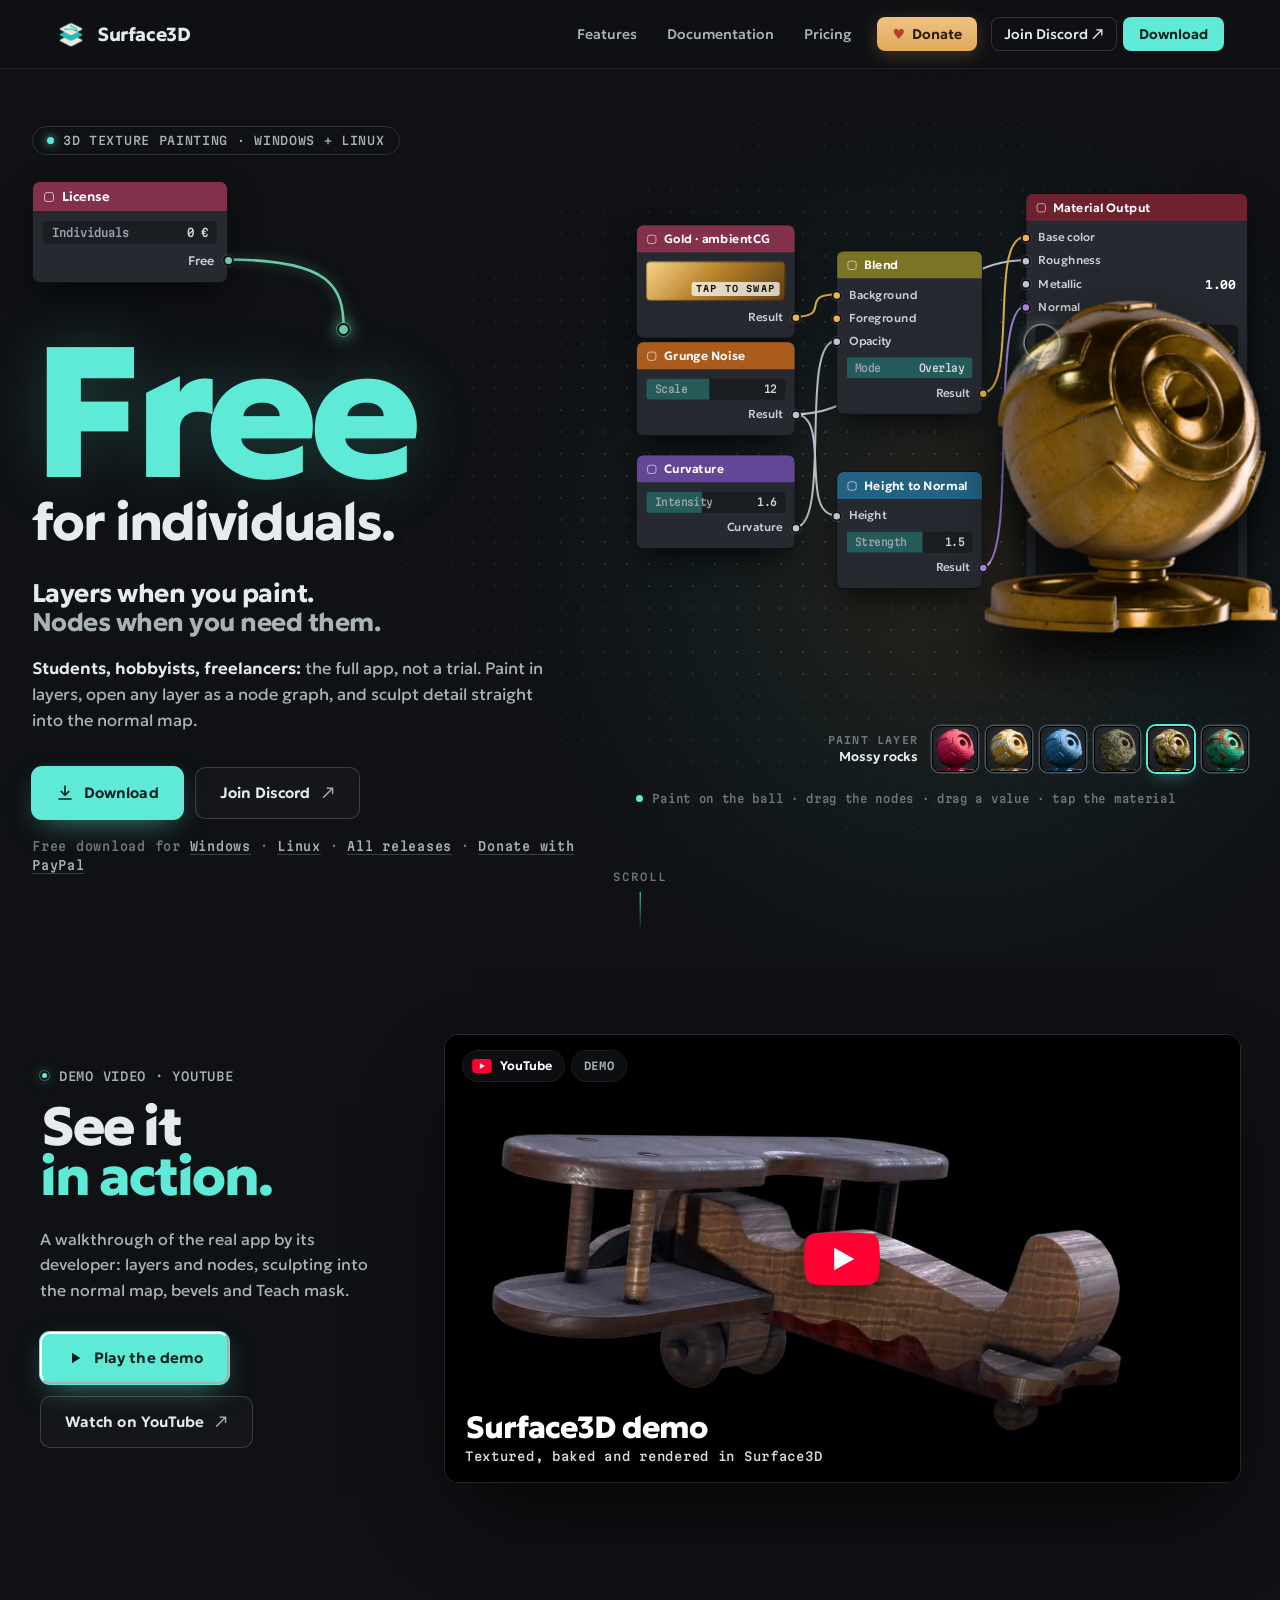
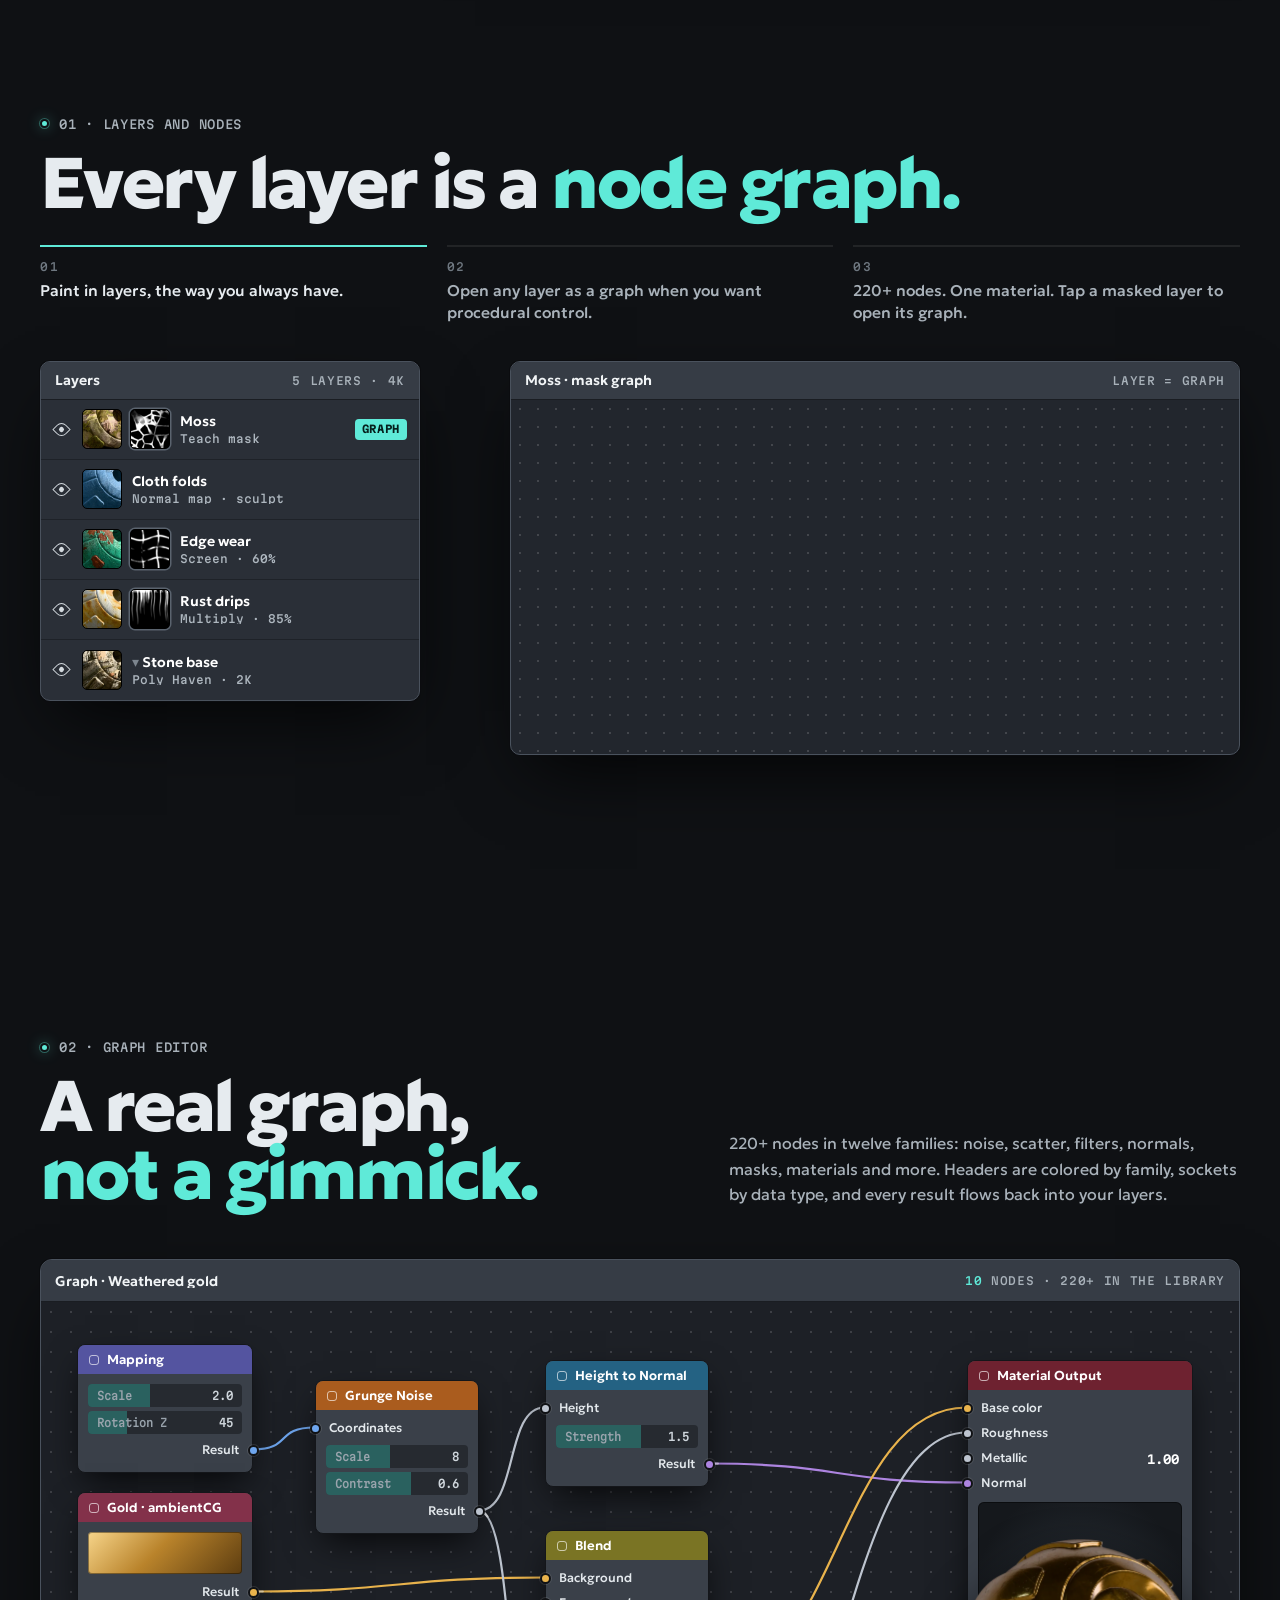
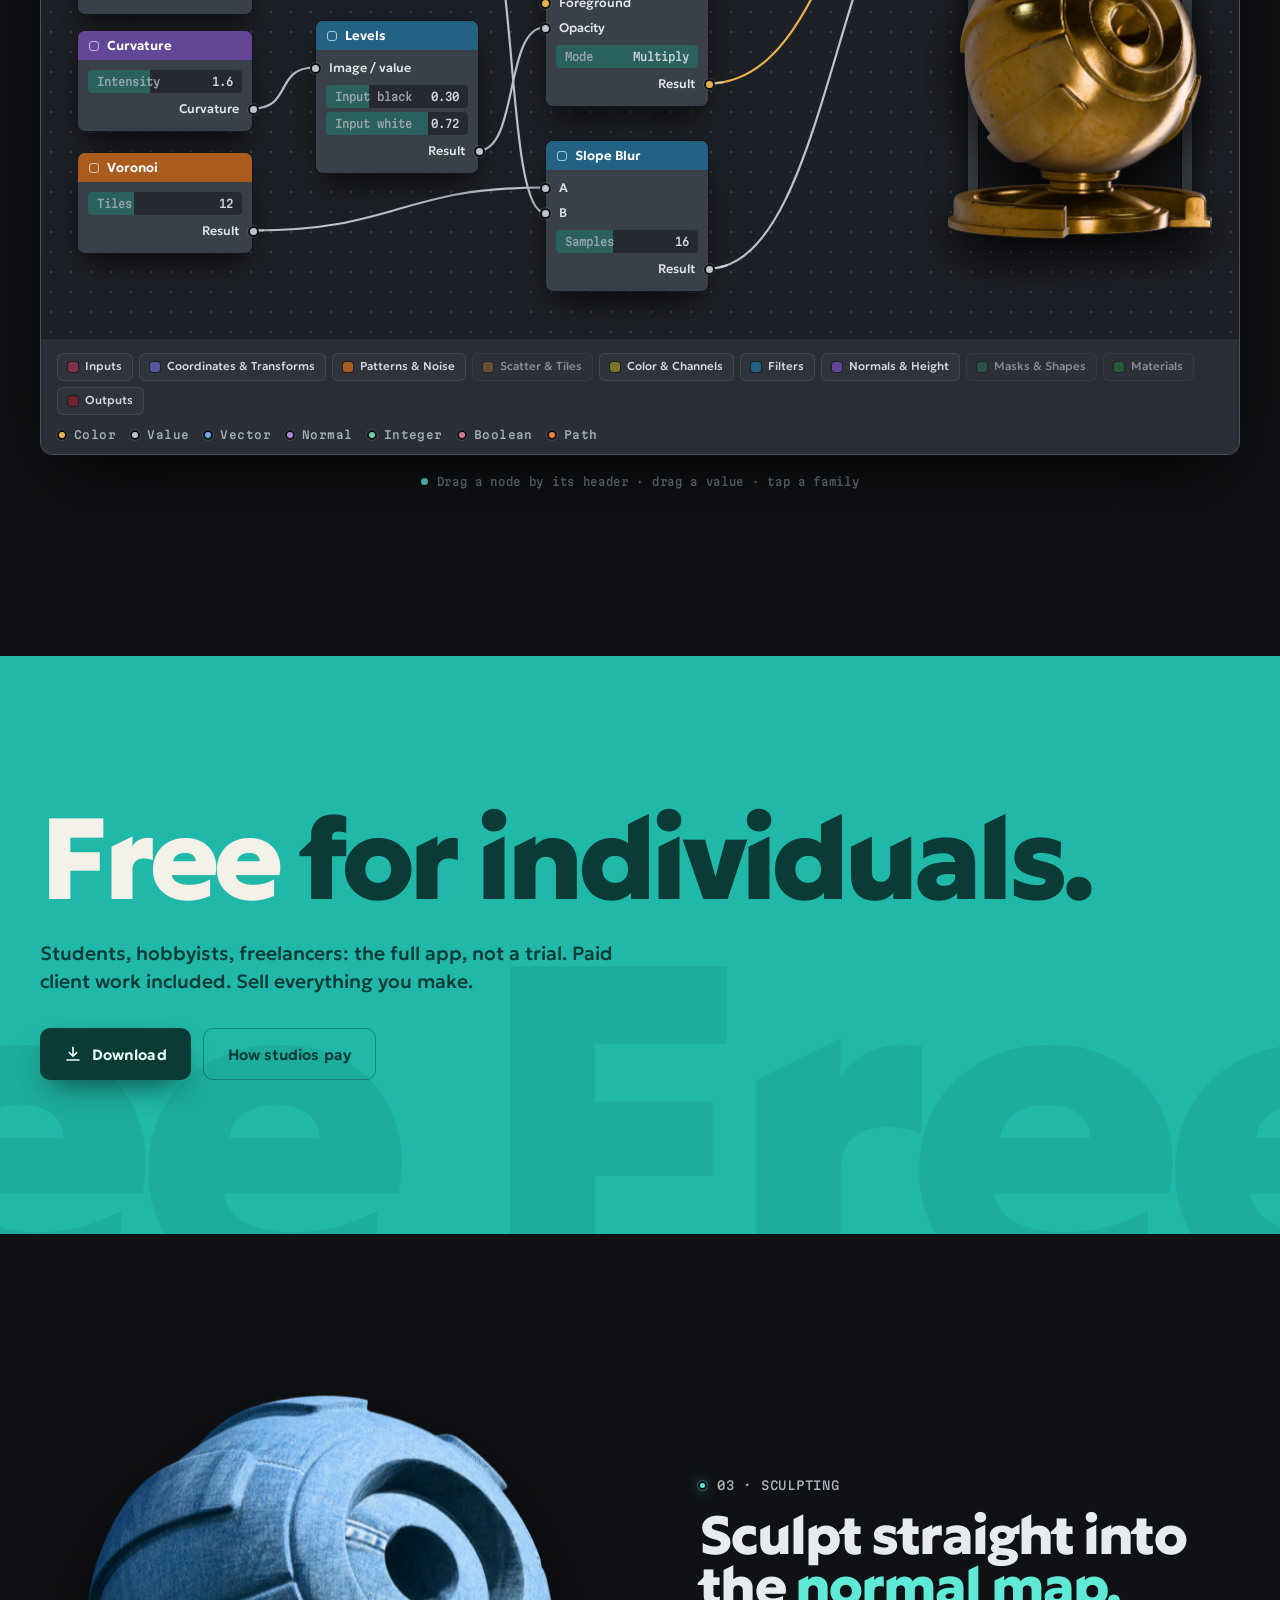
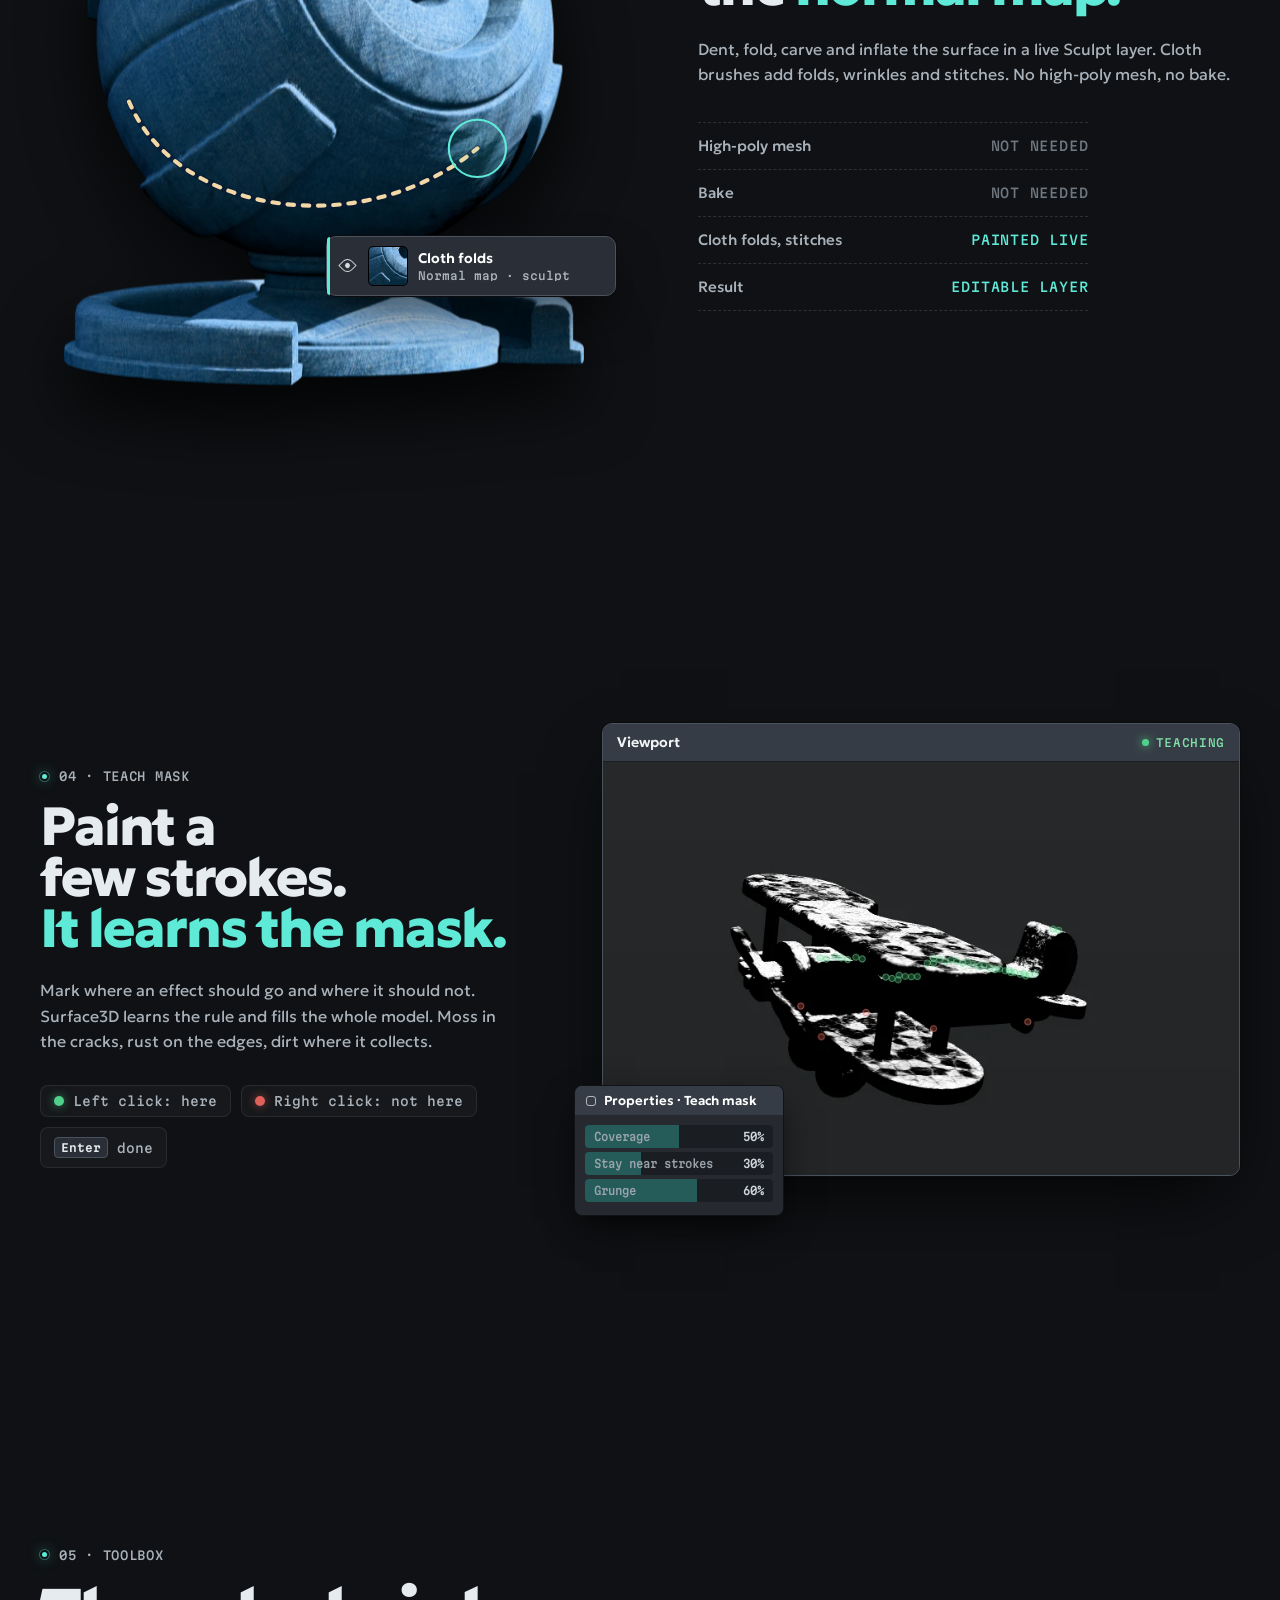
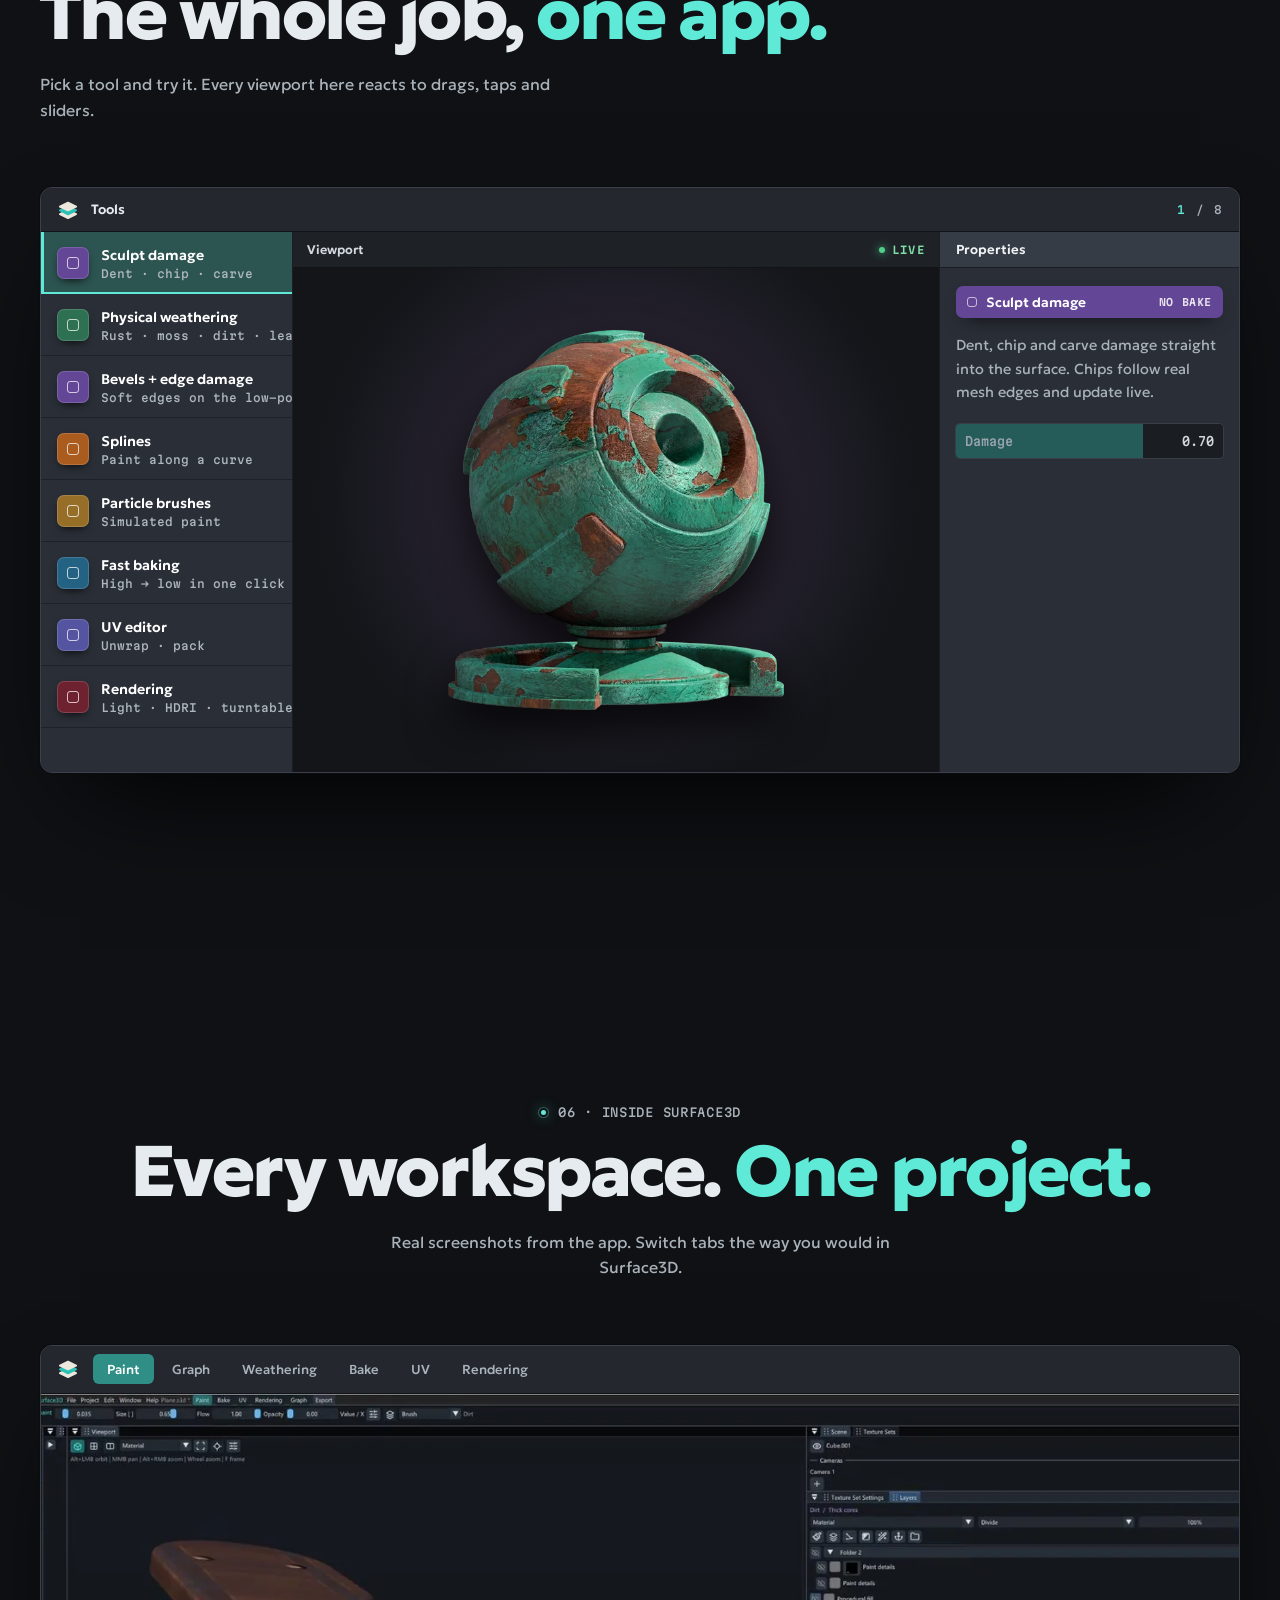
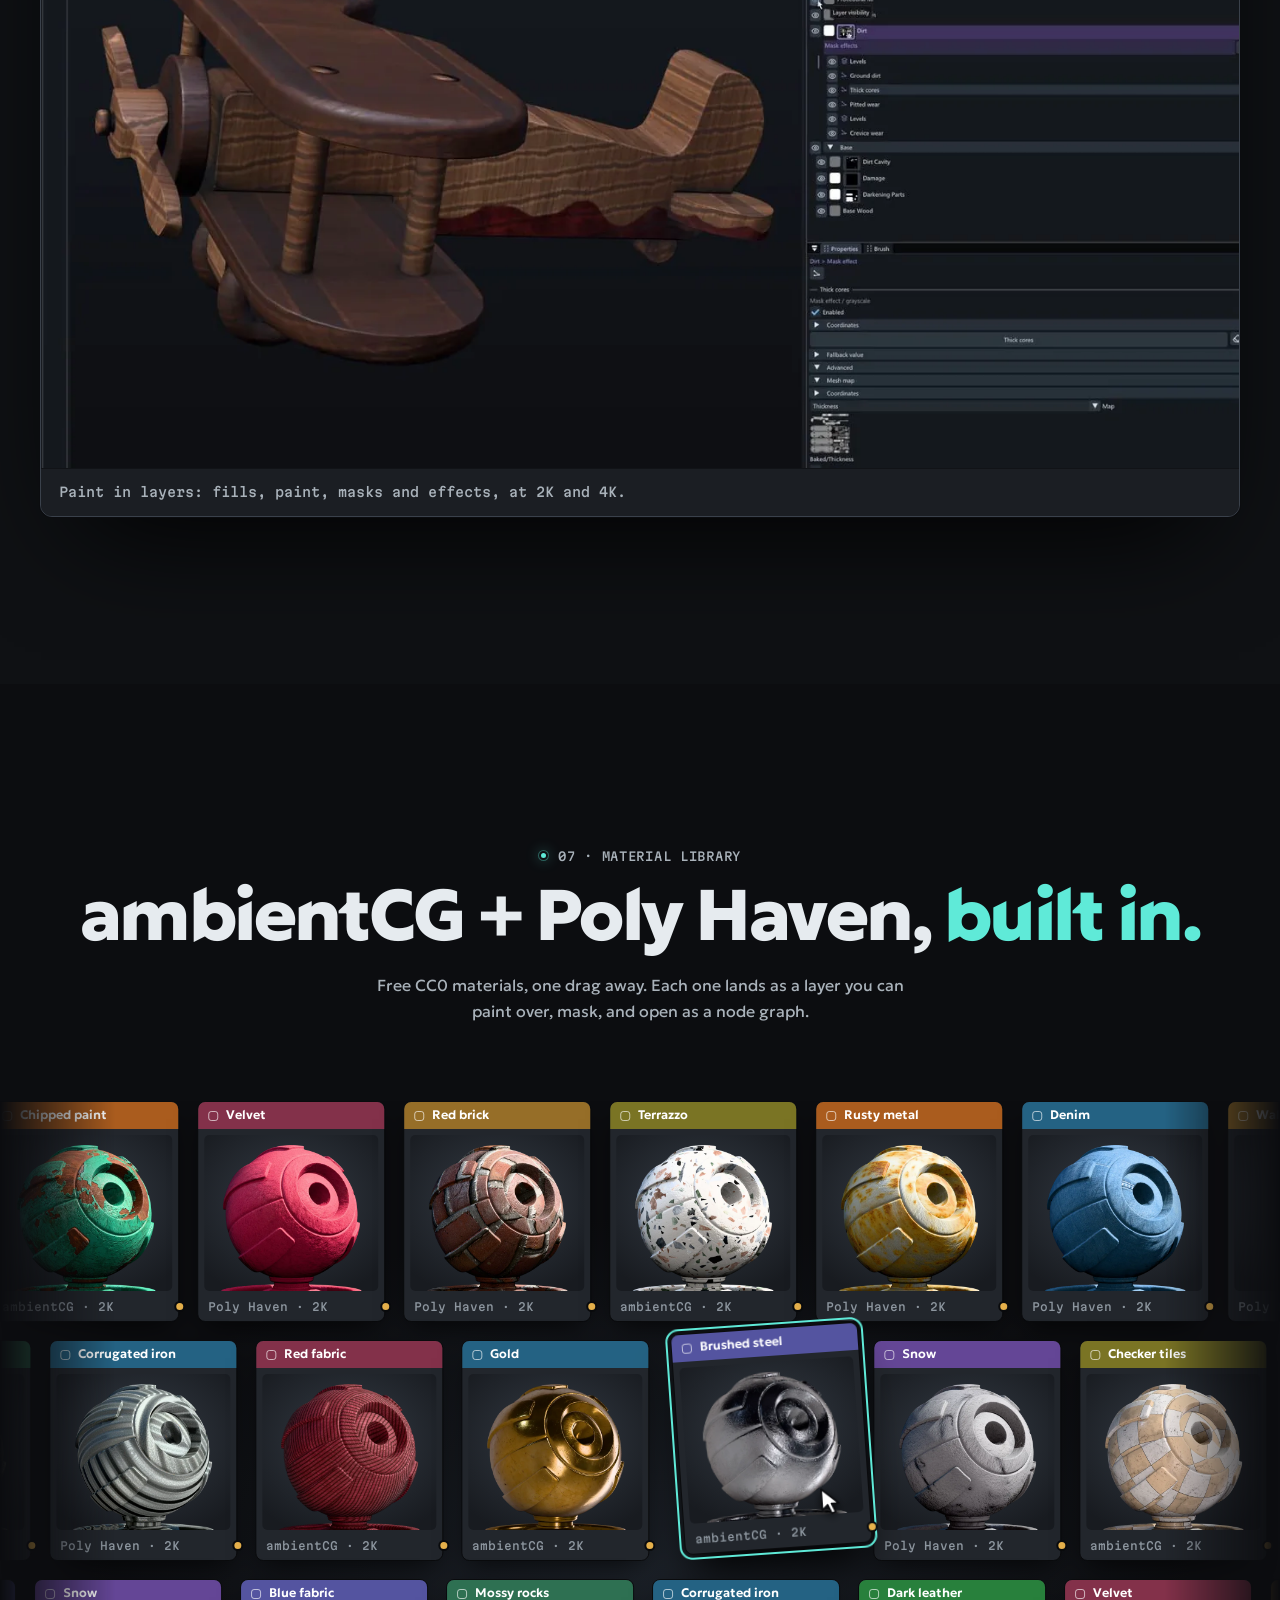
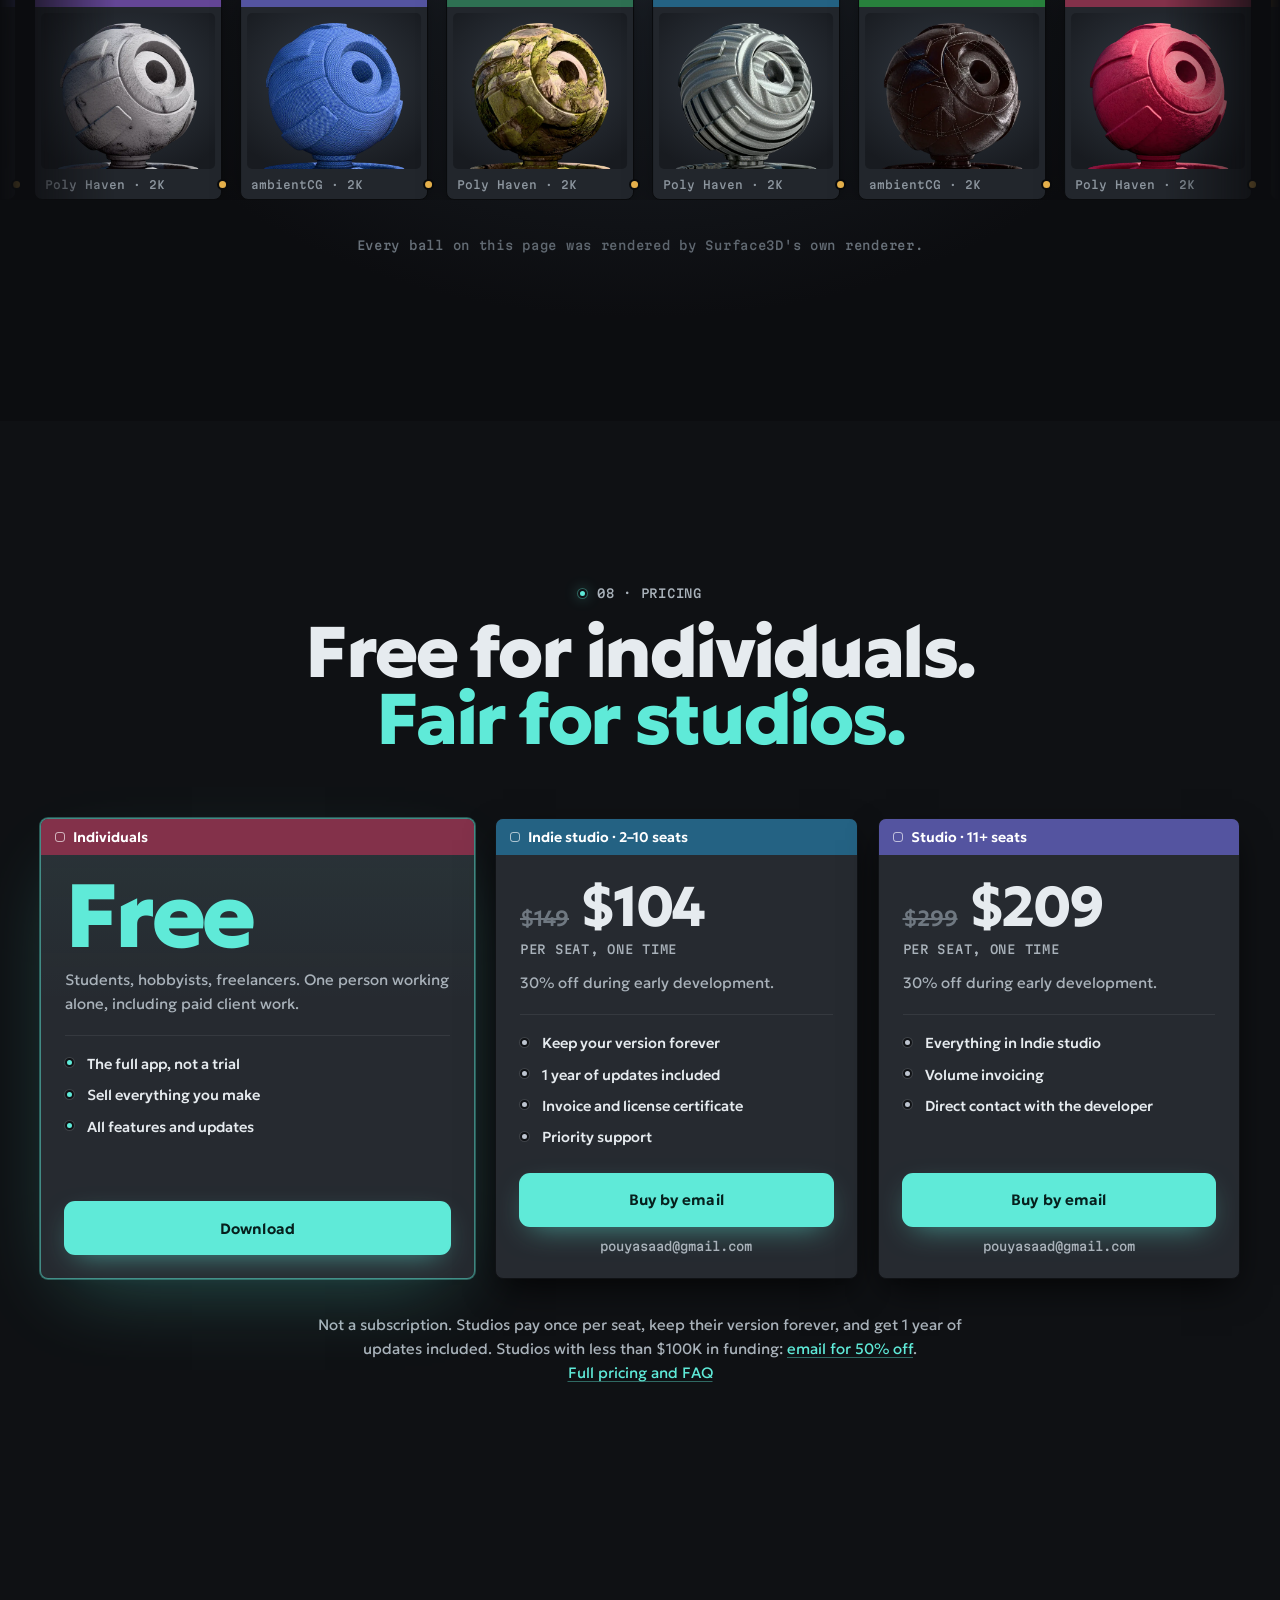
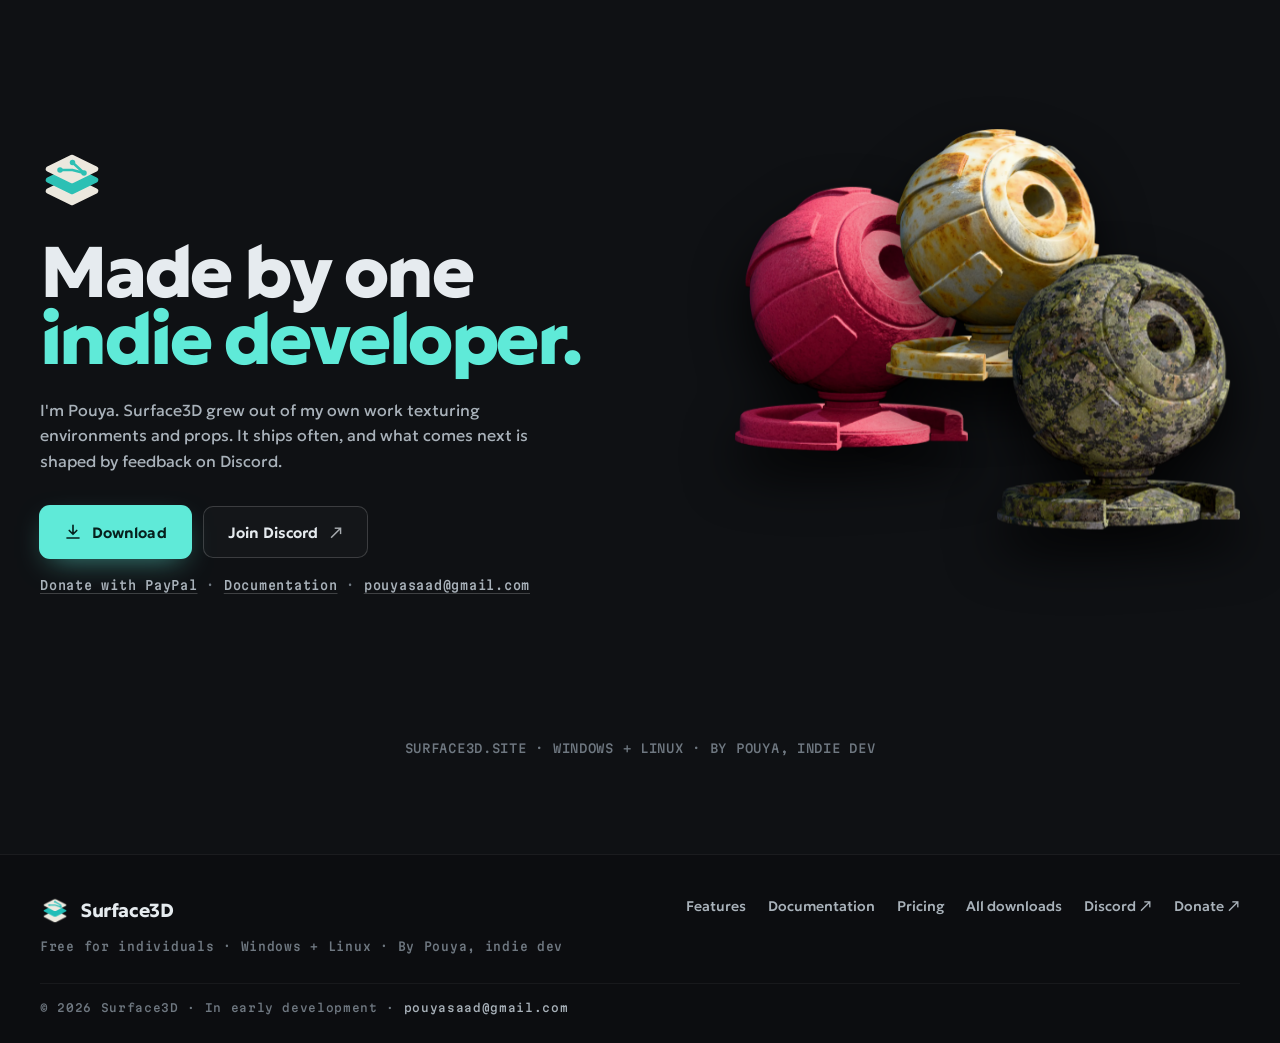
==== commit 2cd92d11: "Site: three pages in one design, new docs for 0.94, Reddit page - Landing, Documentation and Pricing" ====
--- a/about.html
+++ b/about.html
@@ -1,9 +1 @@
-<!doctype html>
-
-
-
-<html lang="en"><head><meta charset="utf-8"><meta name="viewport" content="width=device-width,initial-scale=1"><meta name="theme-color" content="#171a1e"><meta name="description" content="Surface3D connects intuitive material layering with procedural texture creation for 3D artists."><title>Info — Surface3D</title><link rel="stylesheet" href="assets/site.css"><link rel="stylesheet" href="assets/refresh.css"><link rel="stylesheet" href="assets/content.css"><link rel="stylesheet" href="assets/refinement.css"><script defer src="scripts/site.js"></script><script defer src="scripts/latest-release.js"></script><link rel="stylesheet" href="assets/editor-docs.css"><script defer src="scripts/media.js"></script><script defer src="scripts/layout-runtime.js"></script><link rel="stylesheet" href="assets/video-story.css"><script defer src="scripts/video-story.js"></script><link rel="icon" type="image/png" href="assets/Surface3D.png"><link rel="apple-touch-icon" href="assets/Surface3D.png"><script defer src="scripts/contact.js"></script><link rel="stylesheet" href="assets/usability.css"><link rel="stylesheet" href="assets/hero-motion.css"><link rel="stylesheet" href="assets/software-theme.css"><link rel="stylesheet" href="assets/polish.css"><link rel="stylesheet" href="assets/info.css"><script defer src="scripts/info-motion.js"></script><link rel="stylesheet" href="assets/paint-nodes.css"><script defer src="scripts/paint-nodes.js"></script></head>
-
-
-
-<body data-page="about"><div id="site-header"><header class="site-header"><div class="nav"><a class="wordmark" href="index.html"><img class="brand-icon" src="assets/Surface3D.png" alt="" width="40" height="40"><span>Surface3D</span></a><button class="nav-menu" aria-label="Toggle navigation" aria-expanded="false">Menu</button><nav class="nav-links"><a href="index.html">Home</a><a href="features.html">Features</a><a href="showcase.html">Showcase</a><a href="tutorials.html">Tutorials</a><a href="docs.html">Documentation</a><a href="about.html">Info</a><a href="pricing.html">Pricing</a><a href="https://www.paypal.com/donate/?hosted_button_id=SFRZK6K2A957J">Donate</a><a class="nav-community" href="https://discord.gg/K3YzGP72cg">Join Discord</a><a class="nav-cta" href="download.html">Download</a></nav></div></header></div><main class="wrap"><header class="page-hero info-hero"><div class="info-aurora" aria-hidden="true"><i></i><i></i><i></i></div><div class="info-hero-text"><p class="eyebrow">INFO / ABOUT SURFACE3D</p><h1 data-home="aboutTitle">One developer. A connected material workspace.</h1><p data-home="aboutIntro">A native texturing app for painting, sculpting, smart weathering and procedural materials, made by a 3D artist for artists. Free for Windows, with a Linux beta.</p><div class="actions"><a class="button primary" data-link="build" href="https://github.com/moaref1/Surface3D/releases/latest">Download for Windows</a><a class="button outline" href="#contact">Get in touch</a></div></div><figure class="info-shot" aria-hidden="true"><img src="assets/img/teach-0.70.png" alt="" width="1900" height="1060" loading="eager"></figure></header><ul class="info-stats" aria-label="Surface3D at a glance"><li><b data-count="5">5</b><span>workspaces in one app</span></li><li><b data-count="235" data-suffix="+">235+</b><span>procedural nodes</span></li><li><b data-count="25">25</b><span>things teach mode can learn</span></li><li><b>4K</b><span>painting that stays fast</span></li></ul><div class="info-grid info-bento"><section class="info-card wide"><p class="eyebrow">ORIGINAL DEVELOPMENT</p><h2>A new workflow, built independently.</h2><p data-home="aboutOriginality">Surface3D is an original, independently developed project. It is not decompiled or reverse-engineered software, and it is not a clone. It brings layer-based painting and procedural material creation together in a new workflow.</p></section><section class="info-card"><p class="eyebrow">01 / THE GOAL</p><h2>A practical workspace for artists.</h2><p data-home="aboutGoal">Make capable 3D texturing accessible to every artist: familiar layers when you paint, procedural control when you need it, and smart tools that understand the model.</p></section><section class="info-card"><p class="eyebrow">02 / HOW IT IS BUILT</p><h2>Native tools. Shared material results.</h2><p data-home="aboutExperience">Surface3D grew out of my own work texturing environments and props. It brings together the tools and workflows I wanted while making those assets.</p><p data-home="aboutBuild">A native application with its own GPU renderer, so painting, sculpting and masks stay fast at 2K and 4K.</p><a href="docs.html" class="text-link">Read the current documentation ↗</a></section><section class="info-card wide ai-disclosure"><p class="eyebrow">03 / TRANSPARENCY</p><h2>Built with the help of AI agents.</h2><p data-home="aboutAI">Surface3D is built with the help of AI agents. I guide the product using my experience in 3D environment and prop texturing; AI agents help write, debug and improve the code. If you prefer not to use or support software built with AI agents, please take that into account before downloading or supporting the project.</p></section><section class="info-card wide"><p class="eyebrow">04 / DEVELOPMENT</p><h2>Built independently, with artist feedback.</h2><p data-home="aboutDevelopment">Surface3D is developed independently, with frequent releases shaped by artist feedback on Discord. Every release is listed with its changes on GitHub.</p><div class="actions"><a class="button primary" data-link="discord" href="https://discord.gg/K3YzGP72cg">Meet the community ↗</a><a class="button outline" href="support.html#donate">Support development</a></div></section><section id="contact" class="info-card wide"><p class="eyebrow">05 / CONTACT & BUG REPORTS</p><h2>Questions, feedback or something broken?</h2><p>Get in touch about Surface3D or report a problem. A useful bug report includes your app version, operating system, GPU, the steps to reproduce it, and what you expected to happen.</p><div class="actions"><a class="button outline" id="info-profile" hidden></a><button class="button outline" id="info-handle" type="button" hidden></button><a class="button outline" id="info-email">Email the developer</a><a class="button outline" id="info-bugs">Report a bug ↗</a><a class="text-link" data-link="discord" href="https://discord.gg/K3YzGP72cg">Join the community ↗</a></div><p id="contact-availability" role="status"></p><details class="bug-template"><summary>Prepare a bug report</summary><label>What went wrong?<textarea id="bug-details" rows="4" placeholder="Describe the issue and how to reproduce it"></textarea></label><label>App version / OS / GPU<input id="bug-system" placeholder="Example: Surface3D version, Windows version, GPU model"></label><div class="actions"><button class="button outline" id="copy-bug" type="button">Copy report</button><button class="button primary" id="email-bug" type="button">Open email draft</button></div><p id="bug-feedback" role="status"></p></details></section></div></main><div id="site-footer"></div><div id="toast" role="status" aria-live="polite"></div></body></html>+<!doctype html><html lang="en"><head><meta charset="utf-8"><meta name="viewport" content="width=device-width,initial-scale=1"><title>Info — Surface3D</title><meta http-equiv="refresh" content="0; url=index.html#maker"><link rel="canonical" href="https://surface3d.site/index.html#maker"><meta name="robots" content="noindex"><link rel="icon" type="image/png" href="assets/Surface3D.png"><script>location.replace('index.html#maker' + (location.hash && 'index.html#maker'.indexOf('#') < 0 ? location.hash : ''))</script><style>body{margin:0;min-height:100vh;display:grid;place-items:center;background:#0f1114;color:#a9b2ba;font:15px Inter,system-ui,sans-serif}a{color:#5fead8}</style></head><body><p>Info is now part of <a href="index.html#maker">surface3d.site</a>.</p></body></html>
